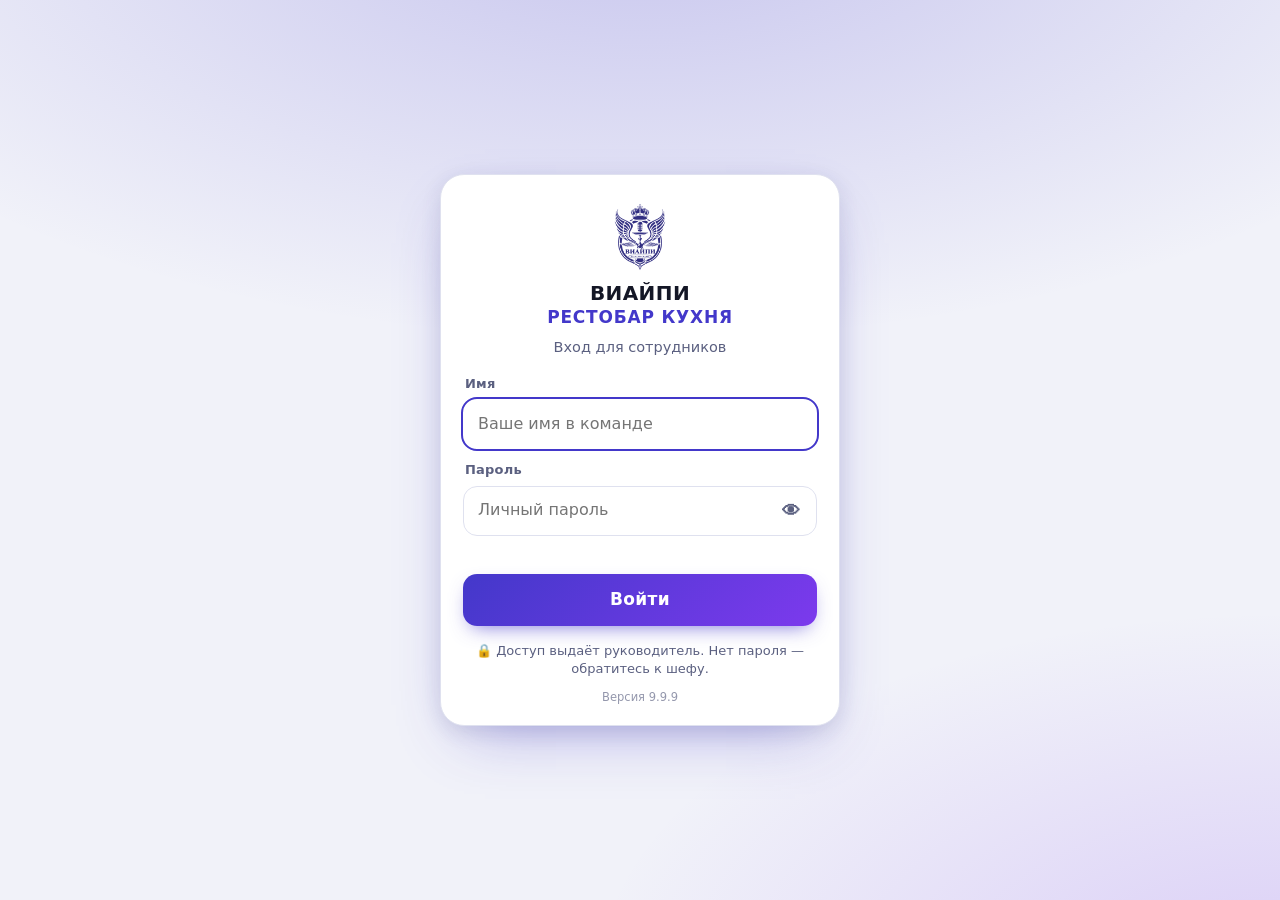
==== index.html @ cb208697 "Add files via upload" ====
<!doctype html>
<html lang="ru">
<head>
<meta charset="utf-8">
<meta name="viewport" content="width=device-width, initial-scale=1, viewport-fit=cover">
<meta name="vip-ver" content="9.9.9">
<meta name="theme-color" content="#4338ca" media="(prefers-color-scheme: light)">
<meta name="theme-color" content="#0b0d17" media="(prefers-color-scheme: dark)">
<script>try{var d=document.documentElement,g=localStorage.getItem("vip3-gate"),r=localStorage.getItem("vip3-rt");if(g!=="\"2\""||!r||r==="\"\"")d.className+=" locked"}catch(e){document.documentElement.className+=" locked"}</script>
<script>try{var t=JSON.parse(localStorage.getItem("vip3-theme"));if(t==="light"||t==="dark")document.documentElement.setAttribute("data-theme",t)}catch(e){}</script>
<link rel="manifest" href="manifest.webmanifest">
<link rel="icon" href="icons/icon-192.png">
<link rel="apple-touch-icon" href="icons/icon-192.png">
<meta name="apple-mobile-web-app-capable" content="yes">
<meta name="apple-mobile-web-app-title" content="ВИАЙПИ РЕСТОБАР КУХНЯ">
<meta name="apple-mobile-web-app-status-bar-style" content="black-translucent">
<meta name="format-detection" content="telephone=no">
<meta name="mobile-web-app-capable" content="yes">
<title>ВИАЙПИ РЕСТОБАР КУХНЯ</title>
<script>(function(){var W=window,K='vip3-heal';
W.__vipHeal=function(why){try{var n=Date.now(),l=+localStorage.getItem(K)||0;if(why!=='manual'&&n-l<6e5)return;localStorage.setItem(K,String(n))}catch(e){}
fetch('manifest.webmanifest?vh='+Date.now(),{cache:'no-store'}).then(function(r){if(!r.ok)throw 0;var P=[];
try{if(navigator.serviceWorker)P.push(navigator.serviceWorker.getRegistrations().then(function(rs){return Promise.all(rs.map(function(r){return r.unregister()}))}))}catch(e){}
try{if(W.caches)P.push(caches.keys().then(function(ks){return Promise.all(ks.map(function(k){return caches.delete(k)}))}))}catch(e){}
return Promise.all(P.map(function(p){return p.catch(function(){})}))}).then(function(){return Promise.all(['./','app.js','styles.css','config.js'].map(function(f){return fetch(f,{cache:'reload'}).catch(function(){})}))}).then(function(){location.reload()},function(){if(why==='manual')location.reload()})};
var chk=function(){if(!W.__vipBoot)W.__vipHeal('boot')};addEventListener('load',function(){setTimeout(chk,6000)});setTimeout(chk,30000)})()</script>
<script>addEventListener("beforeinstallprompt",function(e){e.preventDefault();window.__dp=e})</script>
<link rel="stylesheet" href="styles.css">
</head>
<body>
<div id="gate" role="dialog" aria-modal="true" aria-labelledby="gt">
<main class="gcard">
<picture class="glogo"><source srcset="logo.png" media="(prefers-color-scheme: dark)"><img src="logo-ink.png" width="52" height="68" alt="ВИАЙПИ" decoding="async"></picture>
<h1 id="gt">ВИАЙПИ <b>РЕСТОБАР КУХНЯ</b></h1>
<p class="gsub">Вход для сотрудников</p>
<form id="gf" autocomplete="on" novalidate>
<label class="gl" for="gn">Имя</label>
<input id="gn" name="username" type="text" autocomplete="username" autocapitalize="words" autocorrect="off" spellcheck="false" enterkeyhint="next" maxlength="60" placeholder="Ваше имя в команде">
<label class="gl" for="gp">Пароль</label>
<div class="gpw"><input id="gp" name="password" type="password" autocomplete="current-password" enterkeyhint="go" maxlength="100" placeholder="Личный пароль"><button type="button" class="gpeek" data-a="gpeek" aria-label="Показать пароль" aria-pressed="false">👁</button></div>
<p id="ge" class="gerr" role="alert" aria-live="assertive"></p>
<button id="gb" class="gbtn" type="submit"><span class="gbt">Войти</span><i class="gspin" aria-hidden="true"></i></button>
</form>
<p class="gfoot">🔒 Доступ выдаёт руководитель. Нет пароля — обратитесь к шефу.</p>
<small id="gv" class="gver"></small>
</main>
</div>
<div class="w">
<div class="top"><picture class="logo"><source srcset="logo.png" media="(prefers-color-scheme: dark)"><img src="logo-ink.png" width="34" height="44" alt="ВИАЙПИ" decoding="async"></picture><h1>ВИАЙПИ <b>РЕСТОБАР КУХНЯ</b></h1><button class="g ib" id="thbtn" data-a="theme" aria-label="Тема оформления: светлая или тёмная">🌓</button><button class="g ib ghb" id="ghbtn" data-a="ghost" aria-label="Режим невидимки" aria-pressed="false" hidden>👻</button><button class="g ib nbb" id="nbtn" data-a="notif" aria-label="Уведомления" hidden><span class="nbi" aria-hidden="true">🔔</span><i id="nbadge" hidden></i></button><button class="g ib rfb" id="rfbtn" data-a="refresh" aria-label="Обновить" title="Обновить"><span class="rfi" aria-hidden="true">↻</span></button><button class="g ib" id="saved" data-a="diag" aria-label="Связь">…</button><button class="g ib" data-a="hist" aria-label="История заказов">🕘</button><button class="g ib apb" data-a="admin" aria-label="Админ-панель">⚙<i id="apbadge" hidden></i></button></div>
<button id="obsbar" class="obsbar" data-a="obs" hidden></button>
<button id="apbar" class="obsbar apbar" data-a="admin" hidden></button>

<div class="instb" id="instb" hidden><span class="ii" aria-hidden="true">📲</span><div class="it2"><b>Установить приложение</b><small id="insub">Иконка на главном экране — открывается как приложение</small></div><button class="p" id="instgo" data-i="go">Установить</button><button class="x" data-i="x" aria-label="Скрыть">✕</button></div>

<nav class="tabs" aria-label="Разделы"><i class="tabind" aria-hidden="true"></i><button class="tab on" data-a="tab" data-id="order" aria-label="Заказ"><span class="ti">🧾</span><span class="tl">Заказ</span></button><button class="tab" data-a="tab" data-id="prep" aria-label="Заготовки"><span class="ti">✅</span><span class="tl">Заготовки</span></button><button class="tab" data-a="tab" data-id="sched" aria-label="График"><span class="ti">📅</span><span class="tl">График</span></button><button class="tab" data-a="tab" data-id="writeoff" aria-label="Списание"><span class="ti">🗑️</span><span class="tl">Списание</span></button><button class="tab" data-a="tab" data-id="recv" aria-label="Приёмка товара"><span class="ti">📦</span><span class="tl">Приёмка</span></button></nav>
<div class="syncbar" id="syncbar" role="status" hidden></div>
<details class="card presb" id="presb" hidden></details>
<section id="vOrder">
<div class="card">
<div class="chips" id="cooks" aria-label="Кто заказывает"></div>
<details class="dn" id="dnbox"><summary id="dnsum">📅 Поставка</summary><div class="lbl f">Дата поставки</div><button type="button" class="dp" id="date" data-dp data-title="Дата поставки" value="" aria-haspopup="dialog">Выберите дату</button><div class="lbl f">Заметка</div><textarea id="note" rows="1" placeholder="Необязательно" style="resize:none;overflow-y:auto"></textarea></details>
</div>
<details class="card" id="shbox"><summary><span id="shtitle" class="wrapt">⏰ Завтра на смену</span></summary><div id="shlist" style="margin-top:8px"></div><div class="small" id="shhint"></div></details>
<details class="card rcb" id="rcback" hidden></details>
<details class="card live" id="livebox" hidden></details>

<div class="sticky">
<div class="sr"><input id="q" type="search" placeholder="Найти товар…" autocomplete="off"><button class="p" data-a="newp">＋ Товар</button></div>
<div class="chips" id="cats" style="margin-top:8px"></div>
</div>
<div id="list"></div>
</section>
<section id="vPrep" hidden>
<details id="bqup" class="bqup" hidden></details>
<div class="card phd">
<div class="chips pck" id="pcooks" aria-label="Я работаю"></div>
<div class="phd-r1"><div class="seg" id="pseg"><button data-a="pday" data-id="-1">Вчера</button><button data-a="pday" data-id="today">Сегодня</button><button data-a="pday" data-id="1">Завтра</button></div><button class="chip pin-toggle" id="ppin" data-a="ptpin" aria-pressed="false" title="Закрепить день" aria-label="Закрепить день">📌</button></div>
<div class="phd-r2"><button type="button" class="dp" id="pdate" data-dp data-title="День подготовки" value="" aria-label="Другой день" aria-haspopup="dialog">Другой день</button><span class="pinfo" id="pinfo"></span></div>
<div class="pbar"><i id="pfill"></i><u id="pfill2"></u></div>
<div class="pin-label" id="ppinlabel" hidden>Закреплённые дни</div><div class="chips pin-list" id="ppins" aria-label="Закреплённые дни подготовки"></div>
</div>
<div class="seg" id="psecs"><button data-a="psec" data-id="main">🍽 Основные<b id="pcm"></b></button><button data-a="psec" data-id="banq">🎉 Банкет<b id="pcb"></b></button></div>
<div class="bqbar" id="bqbar" hidden role="group" aria-label="Банкеты"></div>
<div class="seg bqtabs" id="bqtabs" hidden><button data-a="bqtab" data-id="info">📝 О банкете</button><button data-a="bqtab" data-id="prep">🥘 Заготовки<b id="pcq"></b></button></div>
<div class="card bqh" id="bqh" hidden></div>
<section class="card bqinfo" id="bqinfo" hidden aria-label="Данные банкета">
<div class="lbl"><span>🎉 О банкете</span><small id="bqday"></small></div>
<label class="fl"><span>📅 Дата банкета</span><button type="button" class="dp" id="bqdt" data-dp data-title="Дата банкета" value="" aria-label="Дата банкета" aria-haspopup="dialog">Выберите дату</button></label>
<div class="bqhint" id="bqhint" hidden role="status"></div>
<div class="prebox" id="prebox" hidden></div>
<label class="fl"><span>Название / повод</span><input id="bqt" maxlength="80" placeholder="Например, свадьба Ивановых" autocomplete="off"></label>
<div class="row2"><label class="fl"><span>🕐 Время начала</span><input id="bqs" data-tm inputmode="numeric" maxlength="5" placeholder="18:00" autocomplete="off" enterkeyhint="done" aria-label="Время начала"></label><label class="fl"><span>👥 Гостей</span><input id="bqg" inputmode="numeric" placeholder="0" autocomplete="off"></label></div>
<label class="fl"><span>📍 Зал / место</span><input id="bqp" maxlength="60" placeholder="Например, большой зал" autocomplete="off"></label>
<label class="fl"><span>📝 Заметки</span><textarea id="bqn" rows="3" maxlength="400" placeholder="Меню, пожелания гостей, аллергии…"></textarea></label>
<div class="bqsum" id="bqsum"></div>
<div class="acts"><button class="p" data-a="bqsave">Сохранить и к заготовкам →</button><button class="d" data-a="bqdel">🗑 Удалить банкет</button></div>
</section>
<div id="plist"></div>
<section class="card" id="padd" aria-label="Добавить заготовку">
<div class="pa3"><input id="qt" maxlength="80" placeholder="Что приготовить?" autocomplete="off"><input id="qq" maxlength="20" placeholder="Кол-во" autocomplete="off" inputmode="decimal"><select id="qu" aria-label="Единица измерения"><option value="">ед.</option><option>порц</option><option>кг</option><option>г</option><option>л</option><option>мл</option><option>шт</option><option>уп</option><option>кор</option><option>пак</option><option>бан</option><option>бут</option><option>пуч</option></select><button class="p" data-a="qadd" aria-label="Добавить">＋</button></div>
<div class="qtm" id="qtm"><label class="qtl" for="qd" title="Таймер, минуты">⏱</label><input id="qd" inputmode="numeric" maxlength="3" placeholder="мин" autocomplete="off" aria-label="Таймер в минутах (необязательно)"><div class="chips" aria-label="Быстрый выбор"><button class="chip" data-a="qdset" data-id="5">5</button><button class="chip" data-a="qdset" data-id="10">10</button><button class="chip" data-a="qdset" data-id="18">18</button><button class="chip" data-a="qdset" data-id="30">30</button><button class="chip" data-a="qdset" data-id="60">60</button></div></div>
<div class="chips qsug" id="qlist" aria-label="Из истории"></div>
<details class="qfd"><summary>Категории подсказок</summary><div class="chips" id="qfil"></div></details>
</section>
<details class="card" id="ydbox"><summary>Предыдущий день <small id="ydcount"></small></summary><div id="ydlist" style="margin-top:8px"></div></details>
<details class="card" id="libbox">
<summary>Вся история заготовок <small id="libcount"></small></summary>
<div class="acts" style="margin-top:10px"><button class="p" data-a="libnew">＋ Добавить заготовку</button></div>
<div class="chips" id="libfil" style="margin-top:10px"></div>
<input id="libq" type="search" placeholder="Найти в истории заготовок…" autocomplete="off" style="margin-top:10px">
<div id="liblist" style="margin-top:10px"></div>
</details>
</section>
<div class="seg gseg" id="gseg" hidden><button id="gsch" data-a="tab" data-id="sched">📅 График</button><button data-a="tab" data-id="cab" id="gcab">👤 Мой кабинет</button></div>
<section id="vSched" hidden>
<div class="card"><div class="lbl">Кто смотрит график</div><div class="chips" id="sfilter"></div></div>
<div class="card"><div class="mh"><button class="g" data-a="smon" data-id="-1" aria-label="Назад">‹</button><b id="smt"></b><button class="g" data-a="smon" data-id="1" aria-label="Вперёд">›</button></div><div class="msum" id="smsum"></div><div class="dw"><span>Пн</span><span>Вт</span><span>Ср</span><span>Чт</span><span>Пт</span><span>Сб</span><span>Вс</span></div><div class="cal" id="sgrid"></div></div>
<div class="card" id="scount"></div>
<div class="acts" style="margin:0 0 8px"><button class="g" id="sbtn" data-a="sedit">✎ Править график</button></div>
<div class="card" id="sedit" hidden><div class="lbl">Рабочие дни</div><div class="small" id="sedinfo" style="margin:0 0 8px"></div><div class="acts"><button class="p" data-a="sapply">Отметить выбранные дни буквой Р</button><button class="d" data-a="sclear">Убрать отметки</button></div></div>
<details class="card" id="slbox"><summary>Ближайшие смены</summary><div id="slist" style="margin-top:8px"></div></details>
<div class="card" id="mebox"></div>
</section>
<section id="vCab" hidden>
<div id="cabUser"><div class="card cab-card" id="cabBox"></div></div>
<section class="card" id="payadm" hidden><div class="lbl">💼 Зарплаты · только руководитель</div><div id="payov"></div><div id="payed"></div></section>
</section>
<section id="vRecv" hidden><div id="rchead"></div><div class="sticky" id="rcsb" hidden><div class="sr"><input id="rcq" type="search" placeholder="Найти товар в заказе…" autocomplete="off" enterkeyhint="search" aria-label="Поиск товара"></div><div class="chips" id="rcchips" style="margin-top:8px"></div></div><div id="rcmain"></div></section>
<section id="vWriteoff" hidden>
<div class="card"><div class="lbl">Дата списания</div><button type="button" class="dp" id="woDate" data-dp data-title="Дата списания" value="" aria-haspopup="dialog">Выберите дату</button><div class="small">✓ — оформлено. Записи без ✓ переносятся на следующий день.</div></div>
<section class="card"><div class="lbl"><span>Списано за выбранный день</span><small id="wocount"></small></div><div class="acts wo-share-actions" style="margin:0 0 10px"><button class="p" id="wocopy" data-a="wocopy" disabled>📋 Копировать списание</button><button id="woshare" data-a="woshare" disabled hidden>↗ Отправить списание</button></div><div id="wolog"></div></section>
<div class="sticky"><div class="sr"><input id="woq" type="search" placeholder="Найти товар для списания…" autocomplete="off"></div><div class="chips" id="wocats" style="margin-top:8px"></div><div class="small" id="wocatalogcount"></div></div>
<div id="woproducts"></div>
</section>
</div>

<div class="bar" id="bar"><div class="barw"><button class="g sendb" id="sbt" data-a="sendopen" aria-label="Отправить: заказ, заготовки, банкет, списания">📤</button><button class="p" id="rv" data-a="review"><span>Проверить заказ</span><span id="cnt">0</span></button></div></div>

<dialog id="dr"><h2>Проверка заказа</h2><div id="rb"></div><div class="lbl" style="margin-top:12px">Повар</div><div id="rc" style="font-weight:700"></div>
<div class="acts"><button class="p" data-a="copy">Копировать заказ</button><button data-a="save">Сохранить</button><button class="g" data-a="close">Закрыть</button><button class="d" data-a="clear">Очистить</button></div></dialog>

<dialog id="dcl" class="sendp"><h2>Что отправить?</h2><div class="small sph">Отметьте, что войдёт в сообщение и в картинку A4. Выбор запоминается на сегодня.</div><div class="spk"><label class="lbl" for="sdck">👨‍🍳 Повар</label><select id="sdck" data-a="sdcook" aria-label="Повар"></select></div><div id="sdl" class="spl"></div><div id="sdc" class="spc" hidden><div class="spt">🔒 Закрытие кухни · <b id="cprog"></b></div><div id="clist" class="clg"></div></div><div class="acts"><button class="g" data-a="clno">Назад</button><button class="p" id="cgo" data-a="clgo" disabled>Далее — проверить сообщение</button></div></dialog>

<dialog id="di"><h2 id="dih">Добавить на главный экран</h2><div id="dib"></div><div class="acts"><button class="p" data-a="close">Понятно</button></div></dialog>

<dialog id="dxe"><h2 id="dxeh">Привезли сверх заказа</h2>
<div class="small" style="margin:0 0 8px">Товар, который привезли, но вы его не заказывали. Он появится в приёмке и в листе отдельной строкой «Сверх заказа».</div>
<div class="lbl">Товар</div><input id="dxn" maxlength="90" placeholder="Начните вводить название…" autocomplete="off">
<div class="chips wrap" id="dxs"></div>
<div class="lbl f">Сколько привезли</div>
<div class="st"><button type="button" data-a="xdec" aria-label="Меньше">−</button><input id="dxq" inputmode="decimal" placeholder="Сколько" autocomplete="off"><select id="dxu" aria-label="Единица"></select><button type="button" data-a="xinc" aria-label="Больше">+</button></div>
<div class="lbl f">Примечание</div><input id="dxt" maxlength="120" placeholder="Вес или примечание (необязательно)" autocomplete="off">
<div class="acts"><button class="p" data-a="xsave">Сохранить</button><button class="g" data-a="close">Отмена</button></div>
<div class="acts" id="dxd" hidden><button class="d" data-a="xdel">🗑 Удалить позицию</button></div></dialog>
<dialog id="dwho" class="whog" aria-labelledby="whoh"><picture class="logo"><source srcset="logo.png" media="(prefers-color-scheme: dark)"><img src="logo-ink.png" width="34" height="44" alt="ВИАЙПИ" decoding="async"></picture><h2 id="whoh">Кто вы?</h2><p class="small whos">Выберите своё имя — приложение будет знать, кто сейчас работает: чьи заказы, заготовки и смены.</p><div id="whol"></div><div class="acts"><button class="g" data-a="whoskip">Пропустить</button></div></dialog>
<dialog id="dbt"><h2>🎉 Банкеты вместе</h2><div id="dbtb"></div><div class="acts"><button class="g" data-a="close">Закрыть</button></div></dialog>
<dialog id="drs"><h2>Лист приёмки</h2><div id="drsb"></div><div class="acts rc-share"><button class="p" data-a="rcpdf">📄 PDF</button><button data-a="rccsv">📊 Excel</button><button data-a="rctext">📋 Копировать</button><button id="rcsend" data-a="rcsend" hidden>↗ Отправить текст</button></div><div class="acts"><button class="g" data-a="close">Закрыть</button></div></dialog>
<dialog id="dth"><h2>Тема оформления</h2><div class="thopts" role="radiogroup" aria-label="Тема оформления">
<button class="thopt" data-a="setth" data-id="auto" role="radio" aria-checked="false"><span class="thi">📱</span><span class="tht"><b>Авто</b><small>как в настройках телефона</small></span><i class="thck">✓</i></button>
<button class="thopt" data-a="setth" data-id="light" role="radio" aria-checked="false"><span class="thi">☀️</span><span class="tht"><b>Светлая</b><small>всегда светлый фон</small></span><i class="thck">✓</i></button>
<button class="thopt" data-a="setth" data-id="dark" role="radio" aria-checked="false"><span class="thi">🌙</span><span class="tht"><b>Тёмная</b><small>для вечера и тёмной кухни</small></span><i class="thck">✓</i></button>
</div><div class="small">Выбор сохраняется на этом телефоне.</div><div class="acts"><button class="g" data-a="close">Закрыть</button></div></dialog>
<dialog id="dc"><h2 id="ct">Вы уверены?</h2><div id="cb"></div><div class="acts" id="cx" hidden><button class="im" data-a="ordimg">🖼 Лист A4 для отправки в мессенджер</button></div><div class="acts"><button class="g" id="cn">Нет, вернуться</button><button class="p" id="cy">Да</button></div></dialog>

<dialog id="dn" aria-label="Уведомления"><h2>🔔 Уведомления</h2><div id="nbox"></div><div class="lbl f" style="margin-top:14px">Последние</div><div id="nlist" style="max-height:44dvh;overflow:auto"></div><div class="acts"><button class="g" data-a="close">Закрыть</button></div></dialog>

<dialog id="dh"><h2>История заказов</h2><input id="hq" type="search" placeholder="Повар, дата или товар…"><div id="hl" style="margin-top:10px;max-height:60dvh;overflow:auto"></div><div class="acts"><button class="g" data-a="close">Закрыть</button></div></dialog>

<dialog id="dt"><h2>Админ-панель</h2>
<details class="adm" id="adR"><summary><span class="ai" aria-hidden="true">♻️</span><b>Корзина и восстановление</b><small id="adsR"></small></summary><div class="adb">
<div class="small">Всё, что удаляют в приложении, лежит здесь 60 дней: заказы, заготовки, банкеты, списания. Нажмите «Вернуть», и запись появится на прежнем месте.</div>
<div id="trl"></div>
<div class="acts"><button class="g" data-a="trload">↻ Обновить</button></div>
<div class="lbl f">Удалили раньше? Вернуть заказ из сообщения</div>
<div class="small">Вставьте текст заказа из мессенджера («🧾 Заказ на …»). Можно сразу несколько сообщений.</div>
<textarea id="trmsg" rows="4" placeholder="🧾 Заказ на пт, 20.11 …" autocomplete="off"></textarea>
<div id="trpv"></div>
<div class="acts"><button class="p" data-a="trparse">Проверить текст</button><button class="g" data-a="trfile">📂 Из файла копии…</button></div>
<input type="file" id="trfi" accept=".json,application/json" hidden>
</div></details>
<details class="adm" id="adA"><summary><span class="ai" aria-hidden="true">🔔</span><b>Наблюдатели и утверждения</b><small id="adsA"></small></summary><div class="adb">
<div id="apl"></div>
<div class="lbl f">Наблюдатели</div><div id="obl"></div>
<div class="acts"><button class="p" data-a="obnew">＋ Добавить наблюдателя</button></div>
<p class="small">У каждого наблюдателя свой вход (имя + пароль). Вы сами отмечаете, какие разделы он видит. Любое его действие приходит вам и вступает в силу только после «Утвердить». Чтобы сразу закрыть доступ — выключите или удалите наблюдателя.</p>
<details class="oblg"><summary>Старый наблюдатель (один общий, viewer@vip.local)</summary>
<div class="lbl f">Пользователь-наблюдатель</div><div id="obcfg"><input id="obn" maxlength="40" placeholder="Имя наблюдателя (видно в правках)" autocomplete="off">
<select id="obm" aria-label="Режим"><option value="view">Только просмотр</option><option value="edit">Может править — с моим утверждением</option></select>
<label class="chk"><input type="checkbox" id="obo" checked> Доступ включён</label>
<div class="acts"><button class="p" data-a="obssave">Сохранить</button></div></div>
<div class="lbl f">Создать аккаунт (один раз)</div><input id="obp" type="password" placeholder="Пароль наблюдателя (от 6 символов)" autocomplete="new-password"><div class="acts"><button data-a="obscreate">Создать аккаунт viewer@vip.local</button></div>
<p class="small">Старый общий вход оставлен для совместимости. Лучше создайте нового наблюдателя выше (например «Владелец»), а старый — отключите.</p></details></div></details>
<details class="adm" id="adT" open><summary><span class="ai" aria-hidden="true">👥</span><b>Команда</b><small id="adsT"></small></summary><div class="adb">
<div id="tl"></div>
<div class="row2"><input id="tn" placeholder="Имя" maxlength="40"><input id="tr" placeholder="Должность" maxlength="40"></div>
<div class="acts"><button class="p" data-a="addcook">Добавить в команду</button></div></div></details>
<details class="adm" id="adN"><summary><span class="ai" aria-hidden="true">🔔</span><b>Уведомления</b><small id="adsN"></small></summary><div class="adb">
<div id="ntbox"></div></div></details>
<details class="adm" id="adG"><summary><span class="ai" aria-hidden="true">📱</span><b>Телефоны и устройства</b><small id="adsG"></small></summary><div class="adb">
<div id="phbox"></div></div></details>
<details class="adm" id="adC"><summary><span class="ai" aria-hidden="true">📦</span><b>Каталог товаров</b><small id="adsC"></small></summary><div class="adb">
<div class="acts" style="margin-top:0"><button id="edb" data-a="toggled">Режим правки товаров: выкл</button><button id="unh" data-a="unhide">Вернуть скрытые (0)</button></div>
<p class="small">В режиме правки у каждого товара появляются ✎ (название и единица) и ✕ (удалить). Изменения сразу видят все.</p></div></details>
<details class="adm" id="adP"><summary><span class="ai" aria-hidden="true">✅</span><b>Заготовки и банкеты</b><small id="adsB"></small></summary><div class="adb">
<div class="acts" style="margin-top:0"><button data-a="catmgr">🏷️ Категории заготовок</button></div>
<div class="lbl f">Банкеты — уведомления и заготовки</div>
<div class="small" style="margin:0 0 8px">За сколько дней до банкета показывать его в списке заготовок и в уведомлении сверху. Например, «за 2 дня»: в четверг видны банкеты пятницы и субботы.</div>
<div class="chips wrap" id="bqlc"><button class="chip" data-a="bqlset" data-id="1">за 1 день</button><button class="chip" data-a="bqlset" data-id="2">за 2 дня</button><button class="chip" data-a="bqlset" data-id="3">за 3 дня</button></div></div></details>
<details class="adm" id="adD"><summary><span class="ai" aria-hidden="true">🕕</span><b>Кухонный день</b><small id="adsD"></small></summary><div class="adb">
<div class="lbl">Начало дня</div>
<div class="small" style="margin:0 0 8px">Когда в приложении начинается новый день: переносятся невыполненные заготовки, меняется «Завтра на смену» и дата поставки.</div>
<div class="chips wrap" id="dsl"><button class="chip" data-a="dsset" data-id="0">00:00 · полночь</button><button class="chip" data-a="dsset" data-id="3">03:00</button><button class="chip" data-a="dsset" data-id="5">05:00</button><button class="chip" data-a="dsset" data-id="6">06:00</button></div>
<div class="lbl f">Часы работы кухни</div>
<div class="small" style="margin:0 0 8px">Показываются в блоке «Завтра». Закрытие ночью (например, 02:00 или 05:00) относится к тому же рабочему дню.</div>
<div class="hrs"><div class="hr1"><b>Вс–Чт</b><input id="hwo" data-tm data-hr="hw" inputmode="numeric" maxlength="5" placeholder="12:00" aria-label="Открытие, воскресенье–четверг"><span>—</span><input id="hwc" data-tm data-hr="hw" inputmode="numeric" maxlength="5" placeholder="02:00" aria-label="Закрытие, воскресенье–четверг"></div><div class="hr1"><b>Пт, Сб</b><input id="hfo" data-tm data-hr="hf" inputmode="numeric" maxlength="5" placeholder="12:00" aria-label="Открытие, пятница и суббота"><span>—</span><input id="hfc" data-tm data-hr="hf" inputmode="numeric" maxlength="5" placeholder="05:00" aria-label="Закрытие, пятница и суббота"></div></div></div></details>
<details class="adm" id="adK"><summary><span class="ai" aria-hidden="true">💾</span><b>Данные и копия</b><small id="adsK"></small></summary><div class="adb">
<div class="small bkl" id="bkinfo" style="margin:0 0 8px"></div>
<div class="acts" style="margin-top:0"><button class="p" data-a="backup">💾 Скачать копию всех данных</button></div>
<div class="lbl f">Трафик</div><div class="small" id="txinfo"></div>
<div class="lbl f">Ошибки устройств</div><div class="small" id="errinfo" style="margin:0 0 8px"></div>
<div class="acts" style="margin-top:0"><button data-a="errshow">Показать</button><button data-a="errcopy">Копировать</button><button class="d" data-a="errclear">Очистить</button></div>
<pre class="errbox" id="errbox" hidden></pre></div></details>
<details class="adm" id="adS"><summary><span class="ai" aria-hidden="true">🛡</span><b>Сессии и доступ</b><small id="adsS"></small></summary><div class="adb">
<p class="small">Каждый заходит со своим именем и личным паролем. Сотрудник без пароля не видит ничего. Пароль повару ставится в «Команда» кнопкой 🔑.</p>
<div class="acts"><button class="d" data-a="geall">🚪 Выйти на всех телефонах</button></div>
<p class="small">Все телефоны (включая этот) попросят войти заново. Используйте, если телефон потерян или сотрудник уволен.</p></div></details>
<details class="adm" id="adW"><summary><span class="ai" aria-hidden="true">🔐</span><b>Пароль руководителя</b></summary><div class="adb">
<input id="npw" type="password" placeholder="Новый пароль (от 6 символов)" autocomplete="new-password">
<div class="acts"><button data-a="setpw">Сменить пароль</button></div></div></details>
<div class="acts"><button class="g" data-a="close">Закрыть</button><button class="d" data-a="logout">Выйти</button></div></dialog>
<dialog id="da"><form id="daf" autocomplete="on"><div id="accs" class="accs" hidden></div><h2 id="dah">Вход для руководителя</h2><div class="seg" id="dar"><button type="button" class="on" data-a="loginrole" data-id="adm">Руководитель</button><button type="button" data-a="loginrole" data-id="obs">Наблюдатель</button></div><input id="au" type="text" name="username" autocomplete="username" value="admin@vip.local" readonly aria-label="Логин" class="lgn"><input id="ap" type="password" name="password" placeholder="Пароль" autocomplete="current-password" aria-label="Пароль"><div class="acts"><button class="p" type="submit" data-a="login">Войти</button><button class="g" type="button" data-a="close">Отмена</button></div><p class="small">Пароль запоминается на этом устройстве: повторно вводить не придётся.</p></form></dialog>
<dialog id="dimg" class="dimg"><h2>Заказ — лист A4</h2><div class="imw"><div class="imgbusy" id="imgbusy" hidden><i class="spin"></i><span>Готовлю лист A4…</span></div><img id="imgp" alt="Заказ на листе A4"></div><p class="small">Весь заказ на одной странице. «Поделиться» открывает WhatsApp, VK и другие приложения для отправки.</p><div class="acts"><button class="p" data-a="imgshare">📤 Поделиться</button><button data-a="imgpdf">📄 PDF A4</button></div><div class="acts"><button data-a="imgsave">⬇ Скачать</button><button data-a="imgcopy">📋 Копировать</button><button class="g" data-a="imgclose">Закрыть</button></div></dialog>
<dialog id="dobe"><h2 id="obeh">Наблюдатель</h2><div class="lbl f">Имя (для входа и в запросах)</div><input id="oben" maxlength="40" autocomplete="off" placeholder="Например: Владелец, Официант Анна"><div class="lbl f">Пароль</div><input id="obep" type="password" autocomplete="new-password" placeholder="Пароль (от 6 символов)"><div class="lbl f">Что может делать</div><select id="obem" aria-label="Режим"><option value="view">Только смотреть</option><option value="edit">Правки — с утверждением</option></select><div class="lbl f">Какие разделы видит</div><div class="obsec" id="obesec"><label class="chk"><input type="checkbox" data-obv="ord"> 🧾 Заказ и история заказов</label><label class="chk"><input type="checkbox" data-obv="prep"> ✅ Заготовки</label><label class="chk"><input type="checkbox" data-obv="bq"> 🎉 Банкеты</label><label class="chk"><input type="checkbox" data-obv="sched"> 📅 График и смены</label><label class="chk"><input type="checkbox" data-obv="wo"> 🗑️ Списание</label><label class="chk"><input type="checkbox" data-obv="recv"> 📦 Приёмка и «Не привезли»</label></div><div class="lbl f">Доступ</div><label class="chk"><input type="checkbox" id="obeon" checked> Доступ включён</label><div class="acts"><button class="g" data-a="close">Закрыть</button><button class="p" data-a="obesave">Сохранить</button></div><div class="acts"><button class="d" id="obedel" data-a="obedel" hidden>Удалить наблюдателя</button></div></dialog>
<dialog id="dobs"><h2>👁 Наблюдатель</h2><p class="small" id="obst"></p><div id="obsl"></div><div class="lbl f">Сменить пароль</div><input id="onp" type="password" placeholder="Новый пароль (от 6 символов)" autocomplete="new-password"><div class="acts"><button data-a="obspw">Сменить пароль</button></div><div class="acts"><button class="g" data-a="close">Закрыть</button><button class="d" data-a="logout">Выйти</button></div></dialog>
<dialog id="dcat"><h2>Категории заготовок</h2><div id="catl"></div><div class="lbl f">Новая категория</div><div class="row2 catnew"><input id="catE" maxlength="4" placeholder="🍕" aria-label="Значок"><input id="catN" maxlength="30" placeholder="Например, Пицца" aria-label="Название" autocomplete="off"></div><div class="emo" id="cemo"></div><div class="acts"><button class="p" data-a="catadd">＋ Добавить</button><button class="g" data-a="close">Закрыть</button></div><p class="small">Новая категория сразу появляется у всех поваров в фильтрах и при выборе категории заготовки. Умная классификация учится: после того как вы отнесёте заготовку сюда, похожие названия будут попадать в эту категорию сами. Базовые категории удалить нельзя.</p></dialog>
<dialog id="dq"><h2>Новая группа заготовок</h2><input id="qgn" maxlength="40" placeholder="Например, Банкет 15 ноября"><div class="acts"><button class="p" data-a="qaddg">Создать</button><button class="g" data-a="close">Отмена</button></div></dialog>
<dialog id="dl"><h2 id="lltitle">Добавить заготовку в архив</h2><div class="lbl">Название</div><input id="llt" maxlength="80" placeholder="Например, Соус заготовленный"><div class="row2"><div><div class="lbl">Количество</div><input id="llq" maxlength="20" placeholder="Например, 2 кг"></div><div><div class="lbl">Группа</div><select id="llg"></select></div></div><div class="lbl" style="margin-top:8px">Категория</div><select id="llc"></select><div class="acts"><button class="p" data-a="libsave">Сохранить</button><button class="g" data-a="close">Отмена</button></div></dialog>
<dialog id="du"><h2 id="utitle">Username</h2><div class="lbl">Username (для упоминания в сообщении)</div><input id="uu" maxlength="40" placeholder="например, ali_cook" autocapitalize="off" autocomplete="off"><div class="acts"><button class="p" data-a="usave">Сохранить</button><button class="g" data-a="close">Отмена</button></div></dialog>
<dialog id="dtk"><h2 id="tkh">Заготовка</h2>
<input id="tkn" maxlength="80" aria-label="Название">
<div class="seg" id="tkm" style="margin-top:10px"><button data-a="tkmode" data-id="n">Порции</button><button data-a="tkmode" data-id="g">👥 По гостям</button></div>
<div id="tkNum"><div class="tkrow"><div class="st"><button data-a="tkdec" aria-label="Меньше">−</button><input id="tkq" inputmode="decimal" placeholder="Сколько" autocomplete="off"><button data-a="tkinc" aria-label="Больше">+</button></div><select id="tku"></select></div><div class="chips wrap" style="margin-top:8px"><button class="chip" data-a="tkset" data-id="10">10</button><button class="chip" data-a="tkset" data-id="20">20</button><button class="chip" data-a="tkset" data-id="30">30</button><button class="chip" data-a="tkset" data-id="50">50</button><button class="chip" data-a="tkset" data-id="80">80</button><button class="chip" data-a="tkset" data-id="100">100</button></div></div>
<div id="tkG" hidden><div class="row2"><label><div class="lbl">Гостей в этот день</div><input id="tkgst" inputmode="numeric" placeholder="например, 80" autocomplete="off"></label><label><div class="lbl">На 1 гостя</div><input id="tkk" inputmode="decimal" value="1" autocomplete="off"></label></div><div class="row2"><select id="tkgu"></select><div class="small" id="tkres" style="margin:0;align-self:center"></div></div><div class="small">Число гостей меняется в одном месте — все количества пересчитаются сами.</div></div>
<div class="chips wrap" id="tkhint" style="margin-top:8px"></div>
<div class="lbl" style="margin:12px 0 4px">Категория</div><select id="tkc"></select><div class="small" id="tkcs" style="margin-top:6px"></div>
<div class="lbl" style="margin:12px 0 4px">⏱ Таймер, мин (необязательно)</div><input id="tkd" inputmode="numeric" maxlength="3" placeholder="например, 18 — варка риса" autocomplete="off">
<label class="chk"><input type="checkbox" id="tkb"> 🎉 Банкет</label>
<div id="tkbqb" hidden><div class="lbl" style="margin:10px 0 4px">Какой банкет</div><select id="tkbq" aria-label="Банкет"></select></div>
<div id="tksvb" hidden><div class="lbl" style="margin:10px 0 4px">🕐 Время подачи</div><input id="tksv" data-tm inputmode="numeric" maxlength="5" placeholder="19:30" autocomplete="off" enterkeyhint="done" aria-label="Время подачи"></div>
<div class="acts"><button class="p" data-a="tksave">Сохранить</button><button class="g" data-a="close">Отмена</button><button class="d" data-a="tkdel">Удалить</button></div></dialog>
<dialog id="ddq" aria-label="Сколько приготовлено"><h2 id="dqh">Сколько приготовлено?</h2>
<div class="small" id="dqn"></div>
<div class="tkrow" style="margin-top:10px"><div class="st"><button data-a="dqdec" aria-label="Меньше">−</button><input id="dqv" inputmode="decimal" placeholder="0" autocomplete="off" aria-label="Приготовлено"><button data-a="dqinc" aria-label="Больше">+</button></div><b id="dqu"></b></div>
<div class="dqbar"><i id="dqfill"></i></div><div class="dqrem" id="dqr"></div>
<div class="chips wrap" id="dqch" style="margin-top:10px"></div>
<div class="acts"><button class="p" data-a="dqsave">Сохранить</button><button class="g" data-a="close">Отмена</button><button class="g" data-a="dqedit">✎ Заготовка</button></div></dialog>
<dialog id="dpk" aria-label="Выбор даты"><h2 id="dph">Выберите дату</h2>
<div class="dpk-n"><button type="button" class="g" data-a="dpmon" data-id="-12" aria-label="Год назад">«</button><button type="button" class="g" data-a="dpmon" data-id="-1" aria-label="Предыдущий месяц">‹</button><b id="dpt" aria-live="polite"></b><button type="button" class="g" data-a="dpmon" data-id="1" aria-label="Следующий месяц">›</button><button type="button" class="g" data-a="dpmon" data-id="12" aria-label="Год вперёд">»</button></div>
<div class="dpk-w" aria-hidden="true"><span>пн</span><span>вт</span><span>ср</span><span>чт</span><span>пт</span><span class="we">сб</span><span class="we">вс</span></div>
<div class="dpk-g" id="dpg"></div>
<div class="chips wrap" style="margin-top:10px"><button type="button" class="chip" data-a="dpq" data-id="-1">Вчера</button><button type="button" class="chip" data-a="dpq" data-id="0">Сегодня</button><button type="button" class="chip" data-a="dpq" data-id="1">Завтра</button></div>
<div class="acts"><button class="g" data-a="close">Отмена</button></div></dialog>
<dialog id="dsh" class="shsheet" aria-label="Смена"><h2 id="dsht">Смена</h2><div class="small" id="dshs" style="margin:0 0 10px"></div>
<div class="stp"><button type="button" class="g" data-a="shstep" data-id="-0.5" aria-label="Меньше на полчаса">−</button><div class="stv"><input id="dshh" inputmode="decimal" autocomplete="off" aria-label="Часов отработано"><span>ч</span></div><button type="button" class="g" data-a="shstep" data-id="0.5" aria-label="Больше на полчаса">＋</button></div>
<div class="chips wrap" id="dshq" style="margin-top:10px"></div><div class="small shm" id="dshm" aria-live="polite"></div>
<div class="acts"><button class="p" id="dshp" data-a="shsave">Записать смену</button><button class="d" id="dshd" data-a="shdel">Удалить смену</button><button class="g" data-a="close">Отмена</button></div></dialog>
<dialog id="dsv"><h2>Время подачи</h2><div class="small" id="svn" style="margin:0 0 10px;font-weight:700"></div><input id="svt" data-tm inputmode="numeric" maxlength="5" placeholder="19:30" autocomplete="off" enterkeyhint="done" aria-label="Время подачи"><div class="lbl" style="margin:12px 0 6px">Быстрый выбор</div><div class="chips wrap" id="svq"></div><div class="acts"><button class="p" data-a="svsave">Сохранить</button><button class="g" data-a="close">Отмена</button><button class="d" data-a="svclr">Убрать</button></div></dialog>
<dialog id="dgs"><h2>Сколько гостей?</h2><input id="gsn" inputmode="numeric" placeholder="например, 80" autocomplete="off"><div class="small">Все заготовки «по числу гостей» в этот день пересчитаются автоматически.</div><div class="acts"><button class="p" data-a="gstsave">Сохранить</button><button class="g" data-a="close">Отмена</button></div></dialog>
<dialog id="dpid" class="pidd" aria-labelledby="pidh"><h2 id="pidh">Пароль</h2><div class="small" style="margin:0 0 8px">Введите свой пароль. Он запомнится на этом телефоне — повторно вводить не придётся.</div><form id="pidf" autocomplete="on" onsubmit="return false"><input id="pidv" type="password" autocomplete="current-password" autocapitalize="off" autocorrect="off" spellcheck="false" placeholder="Пароль" enterkeyhint="go"><div class="pide" id="pide" role="alert"></div><div class="acts"><button class="g" type="button" data-a="pidno">Отмена</button><button class="p" type="submit" id="pidgo" data-a="pidgo">Войти</button></div></form></dialog>
<dialog id="dpw"><h2 id="pwh">Пароль кабинета</h2><div class="small" style="margin:0 0 8px">Этим личным паролем повар входит в приложение (его имя + этот пароль) и в свой кабинет с часами и зарплатой. Минимум 6 символов. Запишите и передайте повару — без пароля он не увидит ничего.</div><input id="pwv" autocomplete="off" autocapitalize="off" placeholder="Новый пароль"><div class="acts"><button class="p" data-a="pwsave">Сохранить</button><button class="g" data-a="close">Отмена</button><button class="d" id="pwdel" data-a="pwdel">Отключить доступ</button></div></dialog>
<dialog id="dd"><h2>Связь и диагностика</h2><pre class="msg" id="dinfo"></pre><pre class="msg" id="dlog" style="margin-top:8px"></pre><div class="acts"><button class="p" data-a="dtest">Проверить связь</button><button data-a="dre">Переподключить</button></div><div class="acts"><button data-i="go">📲 Установить на главный экран</button></div><div class="acts"><button class="d" data-a="dclr">Сбросить кэш</button><button class="g" data-a="close">Закрыть</button></div></dialog>
<dialog id="de"><h2>Изменить товар</h2><div class="lbl">Название</div><input id="en" maxlength="90"><div class="lbl f">Единица по умолчанию</div><select id="eu"></select><p class="small">Изменение увидят все повара.</p><div class="acts"><button class="p" data-a="saveprod">Сохранить</button><button class="g" data-a="close">Отмена</button></div></dialog>

<dialog id="dp"><h2>Новый товар</h2>
<div class="lbl">Название</div><input id="pn" maxlength="90" placeholder="Например, соус гранатовый">
<div class="row2"><div><div class="lbl">Группа</div><select id="pc"></select></div><div><div class="lbl">Единица</div><select id="pu"></select></div></div>
<div class="acts"><button class="p" data-a="addprod">Добавить в каталог</button><button class="g" data-a="close">Отмена</button></div></dialog>

<dialog id="dg"><h2 id="dgh">Новая группа</h2><div class="row2 catnew"><input id="gne" maxlength="4" placeholder="📦" aria-label="Значок" autocomplete="off"><input id="gn" maxlength="40" placeholder="Например, напитки" aria-label="Название" autocomplete="off"></div><div class="lbl f">Выберите значок</div><div class="emo" id="gemo"></div><div class="acts"><button class="p" id="dgok" data-a="addgrp">Создать</button><button class="g" data-a="close">Отмена</button></div></dialog>
<div class="tg" id="tg" role="status"></div>

<script src="config.js" defer></script>
<script src="app.js" defer></script>
</body>
</html>
---- styles.css ----
:root{--vip-ver:"9.9.9"}
:root{--bg:#f1f2f9;--sf:#fff;--tx:#141726;--mu:#5b6080;--ac:#4338ca;--ac3:#7c3aed;--ac2:#eceafd;--ln:#dfe1ef;--wa:#b45309;--rd:#c81e1e;--ok:#047857;--okbg:#e2f5ed;--grad:linear-gradient(135deg,#4338ca,#7c3aed);--sh:0 6px 20px #2a2e6b1f;--r:16px;box-sizing:border-box;padding-top:env(safe-area-inset-top,0px)}
@media(prefers-color-scheme:dark){:root:not([data-theme=light]){color-scheme:dark;--bg:#0b0d17;--sf:#141829;--tx:#eceefb;--mu:#9a9fc4;--ac:#8b8dfa;--ac3:#c084fc;--ac2:#202550;--ln:#272c49;--wa:#fbbf24;--rd:#f87171;--ok:#34d399;--okbg:#10332a;--grad:linear-gradient(135deg,#5457e8,#7e3fe0);--sh:0 6px 22px #0008}}
*{box-sizing:border-box;-webkit-tap-highlight-color:transparent}
html{overscroll-behavior-y:none;-webkit-text-size-adjust:100%}
button,.chip,.it,.bar{touch-action:manipulation;-webkit-user-select:none;user-select:none;-webkit-touch-callout:none}
input,textarea,select{-webkit-user-select:text;user-select:text}
html{scroll-padding-top:env(safe-area-inset-top,0px)}
body{margin:0;background:var(--bg);color:var(--tx);font:16px/1.4 system-ui,-apple-system,"Segoe UI",Roboto,sans-serif;padding-bottom:calc(96px + env(safe-area-inset-bottom,0px))}
button,input,select,textarea{font:inherit;color:inherit}
button{cursor:pointer;border:0;border-radius:12px;padding:11px 16px;background:var(--ac2);color:var(--ac);font-weight:700;min-height:44px;transition:transform .08s}
button:active{transform:scale(.95)}
button.p{background:var(--ac);color:var(--bg)}
button.d{background:transparent;color:var(--rd)}
button.g{background:transparent;border:1px solid var(--ln);color:var(--tx)}
button:disabled{opacity:.4;pointer-events:none}
input,select,textarea{width:100%;background:var(--sf);border:1.5px solid var(--ln);border-radius:12px;padding:11px 13px;min-height:44px}
input:focus,select:focus,textarea:focus{outline:2px solid var(--ac);border-color:transparent}
.w{max-width:760px;margin:0 auto;padding:0 14px}
.top{display:flex;align-items:center;gap:8px;padding:14px 0 6px;flex-wrap:wrap}
.top h1{font-size:19px;margin:0;flex:1;letter-spacing:.3px;min-width:150px}.top h1 b{color:var(--ac)}
#saved{font-size:12px;color:var(--mu)}#saved.on{color:var(--ac)}
.top button{padding:8px 12px;min-height:40px}
.card{background:var(--sf);border:1px solid var(--ln);border-radius:var(--r);padding:14px;margin:10px 0}
.lbl{font-size:12px;font-weight:700;color:var(--mu);text-transform:uppercase;letter-spacing:.8px;margin-bottom:8px;display:flex;justify-content:space-between;align-items:center}
.chips{display:flex;gap:8px;overflow-x:auto;padding-bottom:4px;scrollbar-width:none}.chips::-webkit-scrollbar{display:none}
.chip{flex:none;border:1.5px solid var(--ln);background:var(--sf);color:var(--tx);border-radius:999px;padding:8px 14px;min-height:40px;font-weight:600}
.chip.on{background:var(--ac);border-color:var(--ac);color:var(--bg)}
.chip small{display:block;font-weight:400;opacity:.75;font-size:11px;line-height:1.1}
.row2{display:grid;grid-template-columns:1fr 1fr;gap:10px;margin-top:10px}
.sticky{position:sticky;top:0;z-index:5;background:var(--bg);padding:8px 0 4px;box-sizing:border-box}
.sr{display:flex;gap:8px}.sr input{flex:1}
.gh{font-size:13px;font-weight:800;color:var(--ac);margin:16px 2px 6px}
.it{display:flex;align-items:center;gap:10px;background:var(--sf);border:1px solid var(--ln);border-radius:14px;padding:8px 8px 8px 14px;margin-bottom:6px;min-height:58px}
.it.on{border-color:var(--ac);background:var(--ac2)}
.it .n{flex:1;font-weight:600;min-width:0;overflow-wrap:anywhere}.it .n i{display:block;font-style:normal;font-weight:400;font-size:12px;color:var(--mu)}
.st{display:flex;align-items:center;gap:4px}
.st button{width:42px;padding:0;font-size:22px;line-height:1}
.st input{width:62px;text-align:center;padding:8px 2px;font-weight:700}
.st u{text-decoration:none;font-size:13px;color:var(--mu);min-width:30px}
.x{background:transparent!important;color:var(--mu)!important;width:36px;padding:0;min-height:36px}
.bar{position:fixed;left:0;right:0;bottom:0;padding:10px 14px calc(10px + env(safe-area-inset-bottom,0px));background:linear-gradient(transparent,var(--bg) 35%);z-index:6}
.bar button{width:100%;max-width:760px;display:flex;margin:0 auto;justify-content:space-between;align-items:center;font-size:17px;padding:15px 20px;box-shadow:0 8px 24px #0004}
dialog{border:0;border-radius:22px 22px 0 0;background:var(--bg);color:var(--tx);width:100%;max-width:560px;max-height:90dvh;padding:18px;margin:auto auto 0}
@media(min-width:640px){dialog{border-radius:22px;margin:auto}}
dialog::backdrop{background:#000a}
dialog h2{margin:0 0 12px;font-size:20px}
.acts{display:flex;gap:8px;margin-top:14px;flex-wrap:wrap}.acts button{flex:1;min-width:120px}
.msg{white-space:pre-wrap;background:var(--sf);border:1px solid var(--ln);border-radius:12px;padding:12px;font:14px/1.5 system-ui,sans-serif;max-height:42dvh;overflow:auto;margin:0}
.hc{background:var(--sf);border:1px solid var(--ln);border-radius:14px;padding:12px;margin-bottom:8px}
.hc b{display:block}.hc small{color:var(--mu)}
.hc .acts{margin-top:8px}.hc .acts button{min-height:38px;padding:6px 10px}
.em{text-align:center;color:var(--mu);padding:30px 10px}
.tg{position:fixed;left:50%;bottom:calc(100px + env(safe-area-inset-bottom,0px));transform:translate(-50%,20px);background:var(--tx);color:var(--bg);padding:12px 18px;border-radius:12px;font-weight:600;opacity:0;pointer-events:none;transition:.2s;z-index:99;max-width:90%;text-align:center}
.tg.on{opacity:1;transform:translate(-50%,0)}
.bad{outline:2px solid var(--rd)!important}

.f{margin-top:14px}
.small{color:var(--mu);font-size:13px;margin:10px 0 0}
input[type=date]{display:block;min-height:48px;-webkit-appearance:none;appearance:none;text-align:left}
.tabs{display:grid;grid-template-columns:1fr 1fr;gap:6px;background:var(--sf);border:1px solid var(--ln);border-radius:14px;padding:5px;margin:8px 0}
.tab{background:transparent;color:var(--mu);min-height:44px;padding:8px}
.tab.on{background:var(--ac);color:var(--bg)}
.pa{display:grid;grid-template-columns:1fr 92px;gap:8px}
.pbar{height:8px;background:var(--ln);border-radius:9px;margin-top:10px;overflow:hidden}
.pbar i{display:block;height:100%;width:0;background:var(--ac);border-radius:9px;transition:width .3s}
.pr{display:flex;align-items:center;gap:10px;background:var(--sf);border:1px solid var(--ln);border-radius:14px;padding:10px;margin-bottom:6px}
.pr.ok{background:var(--ac2);border-color:var(--ac)}
.ck{flex:none;width:44px;height:44px;padding:0;border-radius:12px;border:2px solid var(--ln);background:var(--bg);color:var(--bg);font-size:24px}
.pr.ok .ck{background:var(--ac);border-color:var(--ac)}
.pn{flex:1;min-width:0}.pn b{display:block;overflow-wrap:anywhere}.pn i{font-style:normal;color:var(--mu);font-size:13px;margin-right:8px}.pn small{display:block;color:var(--ac);font-size:12px;font-weight:700}
.who{width:98px;flex:none;padding:8px 4px;font-size:13px}
.us{width:58px;flex:none;min-height:40px;padding:6px 2px;font-size:13px;text-align:center;text-align-last:center;color:var(--mu)}
.st input{width:54px}
@media(max-width:380px){.who{width:82px}.st button{width:38px}}
details.card>summary{font-weight:700;cursor:pointer;min-height:32px;display:flex;align-items:center}
.tabs{grid-template-columns:repeat(4,minmax(0,1fr))}
.tab{font-size:14px;padding:8px 4px}
.it.on .ck{background:var(--ac);border-color:var(--ac)}
.pn em{display:inline-block;font-style:normal;font-size:11px;font-weight:800;color:var(--wa);border:1px solid var(--ln);border-radius:6px;padding:0 6px;margin:2px 6px 0 0}
.tabs{grid-template-columns:repeat(4,minmax(0,1fr))}
.tab{display:flex;flex-direction:column;align-items:center;justify-content:center;gap:2px;font-size:12px;line-height:1.1;padding:6px 2px;min-height:52px;min-width:0;white-space:normal}.tab span{font-size:18px}
#saved{cursor:pointer;padding:10px 4px}
.mh{display:flex;align-items:center;justify-content:space-between;margin-bottom:8px}.mh b{text-transform:capitalize}.mh button{width:48px}
.dw,.cal{display:grid;grid-template-columns:repeat(7,1fr);gap:4px}.dw span{text-align:center;font-size:11px;color:var(--mu);font-weight:700}
.cal>i{min-height:54px}
.dc{min-height:54px;padding:4px 1px;border-radius:10px;background:var(--bg);border:1px solid var(--ln);color:var(--tx);display:flex;flex-direction:column;align-items:center;gap:1px;font-weight:400}
.dc b{font-size:14px}.dc small{font-size:10px;line-height:1.05;color:var(--mu)}
.dc.wk{background:var(--ac2);border-color:var(--ac)}.dc.wk small{color:var(--ac);font-weight:700}
.dc.sl{background:var(--ac);color:var(--bg)}.dc.sl small{color:var(--bg)}
.sh{background:var(--sf);border:1px solid var(--ln);border-radius:14px;padding:10px 12px;margin-bottom:6px}.sh b{display:block;margin-bottom:2px}.sh span{color:var(--ac);font-weight:700}
.cook-chip{border-color:var(--cook,var(--ln))}.cook-chip.on{background:var(--cook,var(--ac));border-color:var(--cook,var(--ac));color:#fff}
.cook-chip small{color:inherit}
.cook-dot{display:inline-block;width:9px;height:9px;border-radius:50%;background:var(--cook,var(--ac));margin-right:5px;vertical-align:1px}
.dots{display:flex;justify-content:center;gap:2px;margin-top:3px}.dots i{display:block;width:7px;height:7px;border-radius:50%;background:var(--cook,var(--ac))}
.marks{display:flex;align-items:center;justify-content:center;gap:2px;margin-top:4px;line-height:1;white-space:nowrap}.marks b{font-size:10px;font-weight:900}.marks em{font-size:9px;font-style:normal;font-weight:800;color:var(--mu)}
.day-pin{font-size:12px!important;line-height:1!important;margin-top:3px;color:var(--wa)!important}
.pin-toggle{width:100%;margin-top:8px;text-align:left}.pin-label{font-size:12px;font-weight:700;color:var(--mu);margin:9px 2px 4px}.pin-list{margin-top:4px}.pin-chip{flex:none}
.p-today{width:100%;margin-bottom:8px;text-align:left}.pdate-strip{display:flex;gap:6px;overflow-x:auto;padding:1px 0 5px;scrollbar-width:none;overscroll-behavior-x:contain}.pdate-strip::-webkit-scrollbar{display:none}.pdate-chip{flex:1 0 52px;min-width:52px;min-height:54px;padding:5px 4px;display:flex;flex-direction:column;align-items:center;justify-content:center;gap:2px;border:1.5px solid var(--ln);border-radius:12px;background:var(--sf);color:var(--tx);font-size:11px;text-transform:capitalize}.pdate-chip b{font-size:14px}.pdate-chip.on{background:var(--ac);border-color:var(--ac);color:var(--bg)}
.libitem{background:var(--sf);border:1px solid var(--ln);border-radius:14px;padding:10px;margin-bottom:8px;min-width:0}
.libname{font-weight:700;overflow-wrap:anywhere}.libmeta{color:var(--mu);font-size:12px;line-height:1.4;margin-top:3px;overflow-wrap:anywhere}
.lib-actions{display:flex;gap:6px;margin-top:8px}.lib-actions button{flex:1;min-width:0;padding:8px 5px;font-size:12px}
.wo-entry{background:var(--sf);border:1px solid var(--ln);border-radius:14px;padding:10px;margin-bottom:8px;min-width:0}
.wo-entry-head{display:flex;align-items:flex-start;justify-content:space-between;gap:8px}.wo-entry-head b{min-width:0;overflow-wrap:anywhere}.wo-entry-head strong{flex:none;white-space:nowrap;color:var(--rd)}
#wocount{white-space:nowrap;flex:none}
.wo-share-actions button{flex:1 1 125px;min-width:0}
.wo-product{background:var(--sf);border:1px solid var(--ln);border-radius:14px;padding:8px 9px;margin-bottom:7px;min-width:0}.wo-product.editing{border-color:var(--ac);background:var(--ac2)}.wo-product-head{display:flex;align-items:center;gap:8px;min-height:42px}.wo-product-head .n{flex:1;min-width:0;font-weight:600;overflow-wrap:anywhere}.wo-product-head .n i{display:block;font-size:12px;font-style:normal;font-weight:400;color:var(--mu)}.wo-product-head>button{flex:none;min-height:40px;padding:7px 12px;font-size:13px}.wo-inline{padding-top:8px}.wo-inline-grid{display:grid;grid-template-columns:minmax(0,.8fr) minmax(0,.8fr) minmax(0,1.4fr);gap:7px}.wo-inline-grid label{display:block;min-width:0}.wo-inline-grid label span{display:block;font-size:11px;font-weight:700;color:var(--mu);margin:0 0 3px 2px}.wo-inline-grid input,.wo-inline-grid select{min-width:0;padding:8px 7px;min-height:42px;font-size:14px}.wo-inline-grid label:nth-child(3){grid-column:1/-1}.wo-inline-grid label:nth-child(4){grid-column:span 2}.wo-inline-grid label:nth-child(5){grid-column:span 1}.wo-inline-actions{display:flex;gap:7px;margin-top:8px}.wo-inline-actions button{flex:1;min-width:0;padding:8px 6px;min-height:42px;font-size:13px}
#rb .it{min-width:0}
@media(max-width:480px){#rb .it{display:grid;grid-template-columns:minmax(0,1fr) auto;align-items:center;column-gap:8px;row-gap:4px;padding:8px}#rb .it>.n{grid-column:1;grid-row:1;min-width:0;overflow-wrap:anywhere;word-break:normal}#rb .it>.st{grid-column:1;grid-row:2;min-width:0;max-width:100%;gap:3px}#rb .it>.st button{flex:none;width:36px}#rb .it>.st input{flex:none;width:48px}#rb .it>.st select{flex:none;width:54px;padding:7px 2px}#rb .it>.x{grid-column:2;grid-row:1 / span 2;justify-self:end}}
@media(max-width:480px){.wo-product{padding:7px}.wo-product-head{align-items:flex-start}.wo-product-head .n{padding-top:7px}.wo-product-head>button{padding:7px 9px;font-size:12px}.wo-inline-grid{grid-template-columns:minmax(0,1fr) minmax(0,1fr);gap:7px}.wo-inline-grid label:nth-child(3),.wo-inline-grid label:nth-child(4),.wo-inline-grid label:nth-child(5){grid-column:1/-1}.wo-inline-actions button{font-size:12px;padding-inline:4px}.pdate-chip{flex:1 0 48px;min-width:48px}}
.dc.wk{border-color:var(--cook,var(--ac))}.dc.wk small{color:var(--cook,var(--ac));font-weight:800}
.dc.sl{border-color:var(--ac)}
.sh-person{display:flex;align-items:center;gap:6px;margin-top:3px}.sh-person b{display:inline;font-size:14px;margin:0}.sh-person span{margin-left:auto;color:var(--cook,var(--ac))}
details.card>summary small{margin-left:auto;color:var(--ac);font-size:12px}
dialog[open]{z-index:20}
dialog.modal-fallback{position:fixed;inset:auto 0 0;z-index:30;max-height:90vh;overflow:auto}
body.modal-fallback-open:after{content:"";position:fixed;inset:0;background:#000a;z-index:19}
@supports not (height:100dvh){dialog{max-height:90vh}.msg{max-height:42vh}#hl{max-height:60vh!important}}
@media(max-width:360px){.w{padding:0 9px}.tabs{gap:3px}.tab{font-size:11px}.tab span{font-size:16px}.card{padding:11px}.chip{padding:8px 11px}.top h1{font-size:17px}}
@media(prefers-reduced-motion:reduce){*,*:before,*:after{scroll-behavior:auto!important;transition:none!important;animation:none!important}}

/* v5.8 — компактная шапка и вкладки, простой экран заготовок */
.top{padding:10px 0 4px;gap:6px;flex-wrap:nowrap;align-items:center}
.top h1{font-size:15px;min-width:0;overflow:hidden;text-overflow:ellipsis;white-space:nowrap;letter-spacing:.2px}
#saved{font-size:11px;white-space:nowrap;padding:8px 2px;flex:none}
.top .ib{width:38px;min-height:38px;padding:0;font-size:17px;flex:none}
.tabs{display:flex;gap:3px;padding:3px;margin:6px 0;border-radius:14px}
.tab{flex:1 1 0;display:flex;flex-direction:row;align-items:center;justify-content:center;gap:5px;min-height:40px;padding:4px 6px;font-size:13px;line-height:1;border-radius:11px;white-space:nowrap;min-width:0;transition:flex .2s}
.tab .ti{font-size:17px;line-height:1}.tab .tl{font-size:13px}
.tab.on{flex:2.2 1 0}
@media(max-width:470px){.tab:not(.on) .tl{display:none}}
.seg{display:flex;gap:3px;background:var(--bg);border:1px solid var(--ln);border-radius:12px;padding:3px}
.seg button{flex:1;min-height:38px;padding:4px;background:transparent;color:var(--mu);font-size:14px}
.seg button.on{background:var(--ac);color:var(--bg)}
.prow{display:flex;gap:6px;margin-top:8px}.prow input{flex:1;min-width:0;min-height:44px}.prow .pin-toggle{width:auto;margin:0;flex:none;padding:0 12px;min-height:44px}
.ydr{display:flex;flex-wrap:wrap;align-items:baseline;gap:2px 8px;padding:7px 2px;border-bottom:1px solid var(--ln)}.ydr:last-child{border:0}.ydr b{font-weight:600}.ydr i{font-style:normal;color:var(--mu);font-size:13px}.ydr small{margin-left:auto;color:var(--ac);font-size:12px;font-weight:700}.ydr.ok b:before{content:"✓ ";color:var(--ac)}
.qp{background:var(--ac2);border-color:transparent;color:var(--ac);min-height:40px}
.chips.wrap{flex-wrap:wrap;overflow:visible}
#qban.on{background:var(--wa);border-color:var(--wa);color:#fff}
.shr{display:flex;align-items:center;gap:10px;padding:6px 0;border-bottom:1px solid var(--ln)}.shr:last-child{border:0}.shr .n{flex:1;min-width:0;font-weight:600}.shr .n i{display:block;font-style:normal;font-weight:400;font-size:12px;color:var(--mu)}.shr input[data-sft]{width:108px;flex:none;min-height:42px;padding:6px 8px;text-align:center}.shr .ck{width:40px;height:40px}.shr b{font-size:17px;color:var(--ac)}.shr.on .ck{background:var(--ac);border-color:var(--ac);color:var(--bg)}
#shbox>summary,#ydbox>summary{font-weight:700}
.wo-product-head .st{flex:none}.wo-product-head .st input{width:56px}.wo-product-head .st button{width:38px;min-height:40px}

/* v5.9 — компактный интерфейс для телефона */
.top{padding:8px 0 2px;gap:6px;flex-wrap:nowrap;align-items:center}
.top h1{flex:1 1 auto;min-width:0;font-size:15px;line-height:1.15;white-space:normal;overflow:visible;text-overflow:clip;margin:0}
.top .ib{width:38px;min-height:38px;padding:0;font-size:16px;flex:none;border-radius:11px}
#saved{font-size:15px;color:var(--mu)}#saved.on{color:var(--ac)}
.tabs{margin:4px 0 6px}
.card{padding:11px;margin:8px 0}
.lbl{margin-bottom:6px}.lbl.f{margin-top:10px}
.gh{margin:10px 2px 4px}
.it{min-height:50px;margin-bottom:5px;padding:6px 6px 6px 12px}
.pr{padding:8px;margin-bottom:5px}
details.card>summary,details.dn>summary{list-style:none;cursor:pointer;min-height:30px;display:flex;align-items:center;gap:8px;font-weight:700}
details.card>summary::-webkit-details-marker,details.dn>summary::-webkit-details-marker{display:none}
details.card>summary:after,details.dn>summary:after{content:"▾";margin-left:auto;color:var(--mu);transition:transform .2s}
details[open]>summary:after{transform:rotate(180deg)}
details.dn{margin-top:8px;border-top:1px solid var(--ln);padding-top:6px}
details.dn>summary{font-size:14px;color:var(--mu)}
.ell{min-width:0;overflow:hidden;text-overflow:ellipsis;white-space:nowrap}
.pa3{display:grid;grid-template-columns:minmax(0,1fr) 84px 46px;gap:6px}.pa3 button{padding:0;font-size:22px}
.prow{display:flex;gap:6px;margin-top:8px}.prow input{flex:1;min-width:0}
.prow #pgst{flex:none;min-height:44px}
.qpill{display:inline-block;font-style:normal;font-size:12px;font-weight:800;color:var(--ac);background:var(--ac2);border-radius:8px;padding:1px 8px;margin:3px 6px 0 0}
.qpill.empty{color:var(--wa);background:transparent;border:1px dashed var(--wa)}
.pn{cursor:pointer}
.chk{display:flex;align-items:center;gap:8px;margin:12px 0 0;font-weight:600}.chk input{width:22px;height:22px;min-height:0;padding:0;flex:none}
#dtk label .lbl{margin-bottom:4px}
.wo-row{display:flex;gap:10px;align-items:flex-start}.wo-row .ck{flex:none}.wo-body{flex:1;min-width:0}
.wo-entry.ok{background:var(--ac2);border-color:var(--ac)}.wo-entry.ok .ck{background:var(--ac);border-color:var(--ac)}
.tab{min-height:38px}
@media(max-width:380px){.top h1{font-size:14px}.top .ib{width:36px}}

.cl{display:flex;align-items:center;gap:12px;width:100%;text-align:left;background:var(--sf);border:1px solid var(--ln);color:var(--tx);font-weight:600;padding:9px 12px;margin-bottom:6px;min-height:50px}
.cl .ck{width:34px;height:34px;font-size:20px;flex:none;display:flex;align-items:center;justify-content:center}
.cl.on{background:var(--ac2);border-color:var(--ac)}.cl.on .ck{background:var(--ac);border-color:var(--ac);color:var(--bg)}
.tkrow{display:flex;gap:8px;align-items:center;margin-top:10px}.tkrow .st{flex:1;min-width:0}.tkrow .st input{flex:1;width:auto;min-width:0;font-size:20px;font-weight:700}.tkrow .st button{width:46px;min-height:46px}.tkrow select{width:92px;flex:none}
#qfil,#libfil{padding-bottom:2px}

/* v6.1 — исправление карточки дня, компактные строки заготовок, меньше нагрузки на телефон */
.prow{display:flex;flex-wrap:wrap;align-items:center;gap:6px;margin-top:8px}
.prow input[type=date]{flex:1 1 140px;width:auto;min-width:130px;min-height:44px;padding:8px 10px;font-size:15px}
.prow .chip,.prow .pin-toggle{flex:none;width:auto;min-height:44px;padding:0 14px;margin:0;text-align:center}
.pr{gap:8px;padding:8px}
.ck{width:40px;height:40px;border-radius:11px}
.pn{flex:1 1 0;min-width:0}
.pn b{font-size:15px;line-height:1.25;overflow-wrap:break-word;word-break:normal}
.who{width:84px;min-height:40px;padding:6px 4px;font-size:13px;flex:none}
.x{width:30px;flex:none}
.pm{display:flex;flex-wrap:wrap;align-items:center;gap:4px 6px;margin-top:3px}
.pm .qpill,.pm em{margin:0}
.cf{font-size:11px;color:var(--mu)}.by{font-size:12px;font-weight:700;color:var(--ac)}
@media(max-width:400px){.who{width:76px}}
.tab,.tab.on{transition:none}
details.card>summary:after,details.dn>summary:after{transition:none}
.bar button{box-shadow:0 2px 8px #0003}
.it,.libitem{content-visibility:auto;contain-intrinsic-size:auto 56px}
.cl{min-height:46px;padding:7px 12px;margin-bottom:5px}

.qk{display:inline-block;font-size:12px;font-weight:800;color:var(--wa);border:1px dashed var(--wa);border-radius:8px;padding:1px 8px}
textarea#note{display:block;min-height:46px;line-height:1.35}

/* v7.0 — банкет отдельно, личные кабинеты */
#psecs{margin:8px 0}#psecs button b{margin-left:6px;font-size:12px;opacity:.85}
.bqh{border-color:var(--wa)}.bqh input{margin:0}.bqg{display:flex;align-items:center;gap:10px;margin-top:8px}.bqg span{font-weight:700;white-space:nowrap}.bqg input{flex:1}
.ac-top{display:flex;justify-content:space-between;align-items:baseline;gap:8px;margin-bottom:6px}.ac-top b{font-size:19px}.ac-top span{color:var(--mu);font-weight:700}
.ac-grid{display:grid;grid-template-columns:1fr 1fr;gap:8px;margin:10px 0}.ac-grid>div{background:var(--bg);border:1px solid var(--ln);border-radius:12px;padding:9px 10px}.ac-grid small{display:block;color:var(--mu);font-size:11px;font-weight:700;text-transform:uppercase;letter-spacing:.5px}.ac-grid b{display:block;font-size:17px;margin-top:2px;overflow-wrap:anywhere}
.ac-grid .warn b{color:var(--wa)}.ac-grid .good b{color:var(--ac)}
.ac-st{display:flex;align-items:center;gap:8px;background:var(--bg);border:1px solid var(--ln);border-radius:12px;padding:9px 12px;margin-bottom:6px}.ac-st b{flex:none}.ac-st span{color:var(--mu);font-size:13px;flex:1}.ac-st strong{font-size:14px;color:var(--wa);text-align:right}.ac-st.ok{background:var(--ac2);border-color:var(--ac)}.ac-st.ok strong{color:var(--ac)}
.ac-row{display:flex;align-items:center;gap:8px;padding:7px 2px;border-bottom:1px solid var(--ln);font-size:14px}.ac-row:last-child{border:0}.ac-row span:first-child{flex:none;min-width:84px}.ac-row span:nth-child(2){flex:1;min-width:0;color:var(--mu)}.ac-row b{margin-left:auto;white-space:nowrap}.ac-row input{width:74px;min-height:38px;padding:6px;text-align:center;flex:none;margin-left:auto}
.ac-all{margin-top:12px;font-size:13px;color:var(--mu);line-height:1.5}.ac-all b{color:var(--tx)}
.ovh,.ov{display:grid;grid-template-columns:1.3fr .6fr 1fr 1fr;gap:6px;align-items:center;font-size:13px;text-align:right}.ovh span:first-child,.ov .ovn{text-align:left}.ovh{color:var(--mu);font-weight:700;font-size:11px;text-transform:uppercase;padding:0 8px 4px}
.ov{width:100%;background:var(--sf);border:1px solid var(--ln);color:var(--tx);font-weight:400;padding:8px;margin-bottom:5px;min-height:44px;border-radius:12px}.ov.on{border-color:var(--ac);background:var(--ac2)}.ov .ovn{font-weight:700;overflow:hidden;text-overflow:ellipsis;white-space:nowrap}.ov b.warn{color:var(--wa)}.ov b.good{color:var(--ac)}
#mebox{padding:8px}#mebox .small{margin:4px}

/* ================= v8.0 — новый дизайн и движение ================= */
body{background:var(--bg) radial-gradient(900px 340px at 50% -120px,color-mix(in srgb,var(--ac) 14%,transparent),transparent) no-repeat;background-attachment:scroll}
button.p{background:var(--grad);color:#fff;box-shadow:0 4px 14px color-mix(in srgb,var(--ac) 35%,transparent)}
button{transition:transform .12s cubic-bezier(.3,1.4,.5,1),background-color .2s,box-shadow .2s,opacity .2s}
button:active{transform:scale(.94)}
.chip{transition:background-color .2s,color .2s,border-color .2s,transform .12s}
.chip.on,.cook-chip.on,.pdate-chip.on,.seg button.on{background:var(--grad);border-color:transparent;color:#fff}
.cook-chip.on{background:var(--cook,var(--ac))}
.top h1 b{background:var(--grad);-webkit-background-clip:text;background-clip:text;-webkit-text-fill-color:transparent;color:var(--ac)}
.card,.it,.pr,.sh,.libitem,.wo-entry,.wo-product,.hc{box-shadow:0 1px 0 color-mix(in srgb,var(--ln) 60%,transparent)}
.card{border-radius:18px}
/* выполнено = зелёный, главное = индиго */
.it.on{border-color:var(--ac);background:var(--ac2)}
.pr.ok,.wo-entry.ok,.cl.on,.ac-st.ok,.shr.on .ck{background:var(--okbg);border-color:var(--ok)}
.pr.ok .ck,.wo-entry.ok .ck,.cl.on .ck,.shr.on .ck{background:var(--ok);border-color:var(--ok);color:#fff}
.it.on .ck{background:var(--ac);border-color:var(--ac)}
.pbar i{background:linear-gradient(90deg,var(--ac),var(--ac3),var(--ac));background-size:200% 100%;animation:flow 2.6s linear infinite;transition:width .45s cubic-bezier(.2,.8,.2,1)}
.ydr.ok b:before{color:var(--ok)}.by{color:var(--ok)}.ac-st.ok strong,.ac-grid .good b{color:var(--ok)}
/* вкладки: плавающий индикатор */
.tabs{position:relative;box-shadow:var(--sh);padding:4px;gap:2px}
.tabs .tabind{position:absolute;left:0;top:4px;bottom:4px;width:0;border-radius:11px;background:var(--grad);box-shadow:0 4px 12px color-mix(in srgb,var(--ac) 40%,transparent);transition:transform .38s cubic-bezier(.3,1.25,.4,1),width .3s cubic-bezier(.3,1.25,.4,1);z-index:0;pointer-events:none}
.tab{position:relative;z-index:1;background:transparent;color:var(--mu)}
.tab.on{background:var(--grad);color:#fff}
.tabs.ind .tab.on{background:transparent}
.tab .ti{transition:transform .3s cubic-bezier(.3,1.6,.5,1)}.tab.on .ti{transform:scale(1.15)}
.tab.on{flex:1.9 1 0}
@media(max-width:470px){.tab:not(.on) .tl{display:none}.tab{padding:4px 2px}}
/* появление экрана и строк */
.vin{animation:vin .34s cubic-bezier(.2,.8,.2,1) both}
.pr.new,.it.new{animation:rowin .3s cubic-bezier(.2,.8,.2,1) both}
.ck.pop{animation:pop .45s cubic-bezier(.3,1.6,.5,1)}
.ck{transition:background-color .2s,border-color .2s,transform .15s}
.ac-grid>div{animation:rise .4s cubic-bezier(.2,.8,.2,1) both}.ac-grid>div:nth-child(2){animation-delay:.05s}.ac-grid>div:nth-child(3){animation-delay:.1s}.ac-grid>div:nth-child(4){animation-delay:.15s}
.cab-card,.acc-bar{animation:rise .35s cubic-bezier(.2,.8,.2,1) both}
details[open]>:not(summary){animation:dopen .26s cubic-bezier(.2,.8,.2,1)}
details.card>summary:after,details.dn>summary:after{transition:transform .25s cubic-bezier(.3,1.4,.5,1)}
dialog[open]{animation:dlg .3s cubic-bezier(.2,.9,.3,1)}
dialog[open]::backdrop{animation:bd .25s ease-out both}
@media(min-width:640px){dialog[open]{animation-name:dlgc}}
.tg{transition:opacity .25s,transform .3s cubic-bezier(.3,1.4,.5,1);box-shadow:var(--sh)}
#saved.on{animation:beat 2.8s ease-in-out infinite}
.dc{transition:transform .12s,background-color .2s}.dc:active{transform:scale(.92)}
.bar button{box-shadow:0 8px 22px color-mix(in srgb,var(--ac) 40%,transparent)}
#cnt{background:#ffffff2e;border-radius:999px;padding:1px 10px;min-width:30px;text-align:center}
.wrapt{min-width:0;white-space:normal;line-height:1.3;overflow-wrap:anywhere}
#shbox>summary{align-items:flex-start}#shbox>summary:after{margin-top:2px}
/* кабинет */
.acc-bar{display:flex;align-items:center;justify-content:space-between;gap:8px;margin:-2px 0 12px;padding:8px 8px 8px 14px;border-radius:14px;background:var(--grad);color:#fff;box-shadow:var(--sh)}
.acc-bar b{font-size:16px;min-width:0;overflow-wrap:anywhere}
.acc-bar button,.acc-bar button.d,.acc-bar button.g{min-height:38px;padding:6px 16px;background:#ffffff26;color:#fff;border:1px solid #ffffff55;flex:none}
.cab-card .chips.wrap{gap:8px}.cab-card .cook-chip{min-height:48px}
.ac-row .u{flex:none;color:var(--mu);margin-left:-2px;min-width:12px}.ac-row .lk{color:var(--mu);font-weight:700}
.ac-row input{margin-left:auto}.ac-row input+.u+b{margin-left:10px}
.ac-top span{color:var(--ac)}
em.cin{font-style:normal;font-size:11px;opacity:.85}
#cabpw{font-size:18px;letter-spacing:2px;text-align:center}
#slbox>summary{font-weight:700}
@keyframes vin{from{opacity:0;transform:translateY(12px)}to{opacity:1;transform:none}}
@keyframes rowin{from{opacity:0;transform:translateY(8px) scale(.985)}to{opacity:1;transform:none}}
@keyframes rise{from{opacity:0;transform:translateY(10px)}to{opacity:1;transform:none}}
@keyframes pop{0%{transform:scale(.7)}55%{transform:scale(1.22)}100%{transform:scale(1)}}
@keyframes dopen{from{opacity:0;transform:translateY(-6px)}to{opacity:1;transform:none}}
@keyframes dlg{from{opacity:0;transform:translateY(40px)}to{opacity:1;transform:none}}
@keyframes dlgc{from{opacity:0;transform:scale(.95) translateY(10px)}to{opacity:1;transform:none}}
@keyframes bd{from{opacity:0}to{opacity:1}}
@keyframes flow{from{background-position:0 0}to{background-position:200% 0}}
@keyframes beat{0%,100%{opacity:1}50%{opacity:.45}}
@media(prefers-reduced-motion:reduce){*,*:before,*:after{animation:none!important;transition:none!important;scroll-behavior:auto!important}}

/* ================= v8.1 ================= */
.top>.logo{width:38px;height:38px;border-radius:11px;flex:none;background:#000;object-fit:cover;box-shadow:0 0 0 1.5px color-mix(in srgb,var(--ac) 45%,transparent),0 3px 10px #0005;transition:transform .3s cubic-bezier(.3,1.6,.5,1)}
.top>.logo:active{transform:scale(.9) rotate(-4deg)}
@media(max-width:360px){.top>.logo{width:32px;height:32px;border-radius:9px}}
.shr.off{opacity:.62}.shr.off b{color:var(--mu);font-weight:600}
.shdot{flex:none;width:26px;height:26px;border-radius:50%;display:grid;place-items:center;font-size:13px;font-weight:800;background:var(--ac2);color:var(--mu)}
.shr.on .shdot{background:var(--ok);color:#fff}
.catrow{display:flex;gap:6px;align-items:center;margin:0 0 6px}.catrow input{margin:0}.catrow .ce,.catnew input:first-child{flex:0 0 64px;width:64px;text-align:center;font-size:20px;padding-left:4px;padding-right:4px}.catrow input:nth-child(2){flex:1;min-width:0}
.catnew{display:flex;gap:6px}.catnew input:last-child{flex:1;min-width:0}
.chip.addcat{border-style:dashed;color:var(--ac);font-weight:700}
.ac-row .rt{flex:none;color:var(--mu);font-size:12px;white-space:nowrap}

/* ===== v8.2 ===== */
/* logo: transparent PNG, no frame */
.top>.logo{display:block;flex:none;line-height:0;width:auto;height:auto;border-radius:0;background:none;box-shadow:none;transition:transform .3s cubic-bezier(.3,1.6,.5,1)}
.top>.logo img{display:block;height:44px;width:auto}
.top>.logo:active{transform:scale(.92) rotate(-3deg)}
@media(max-width:360px){.top>.logo img{height:38px}}
/* online indicator: green when live */
#saved{font-size:17px}
#saved.on{color:var(--ok);text-shadow:0 0 10px color-mix(in srgb,var(--ok) 55%,transparent)}
#saved.err{color:var(--wa)}#saved.pend{color:var(--ac)}
/* install banner + instructions */
.instb{display:flex;align-items:center;gap:10px;padding:9px 8px 9px 12px;margin:0 0 10px;border-radius:16px;background:var(--grad);color:#fff;box-shadow:var(--sh)}
.instb[hidden],.gseg[hidden]{display:none!important}
.instb .ii{font-size:22px;flex:none}.instb .it2{flex:1;min-width:0;line-height:1.25}.instb .it2 b{display:block;font-size:15px}.instb .it2 small{display:block;font-size:12px;opacity:.85}
.instb button.p{background:#fff;color:var(--ac);box-shadow:none;min-height:38px;padding:6px 14px;flex:none}
.instb .x{background:transparent;border:0;color:#fff;opacity:.85;min-height:34px;padding:4px 8px;flex:none;box-shadow:none}
.ist{counter-reset:s;list-style:none;margin:10px 0;padding:0}.ist li{counter-increment:s;display:flex;gap:10px;align-items:flex-start;padding:10px 0;border-bottom:1px solid var(--ln);font-size:15px;line-height:1.4}.ist li:last-child{border:0}
.ist li:before{content:counter(s);flex:none;width:26px;height:26px;border-radius:50%;background:var(--grad);color:#fff;font-weight:800;font-size:14px;display:grid;place-items:center}
.ist svg{vertical-align:-5px;margin:0 2px;color:var(--ac)}
.inote{background:var(--ac2);border-radius:12px;padding:10px 12px;font-size:14px;line-height:1.4;margin:8px 0}
/* merged График + Кабинет */
.gseg{margin:0 0 10px}.gseg button{min-height:42px;font-size:15px;font-weight:700}
.hero{background:var(--bg);border:1px solid var(--ln);border-radius:16px;padding:12px;margin:10px 0}
.hero .hl small{display:block;color:var(--mu);font-size:12px;font-weight:700;text-transform:uppercase;letter-spacing:.5px}
.hero .big{display:block;font-size:30px;line-height:1.15;margin-top:2px;overflow-wrap:anywhere}.hero .big.warn{color:var(--wa)}.hero .big.good{color:var(--ok)}
.hero .hg{display:grid;grid-template-columns:repeat(2,1fr);gap:8px;margin-top:10px}
.hero .hg>div{background:var(--sf);border:1px solid var(--ln);border-radius:12px;padding:8px 10px}
.hero .hg small{display:block;color:var(--mu);font-size:11px;font-weight:700;text-transform:uppercase;letter-spacing:.4px}
.hero .hg b{display:block;font-size:16px;margin-top:1px;overflow-wrap:anywhere}.hero .hg .neg b{color:var(--rd)}
.hero .rn{margin-top:8px;font-size:13px;color:var(--mu)}.hero .rn b{color:var(--tx)}
.secs{margin:12px 0 8px}.secs button{font-size:13.5px;padding:4px 2px;display:inline-flex;align-items:center;justify-content:center;white-space:nowrap}
.secs button b{display:inline-block;min-width:18px;height:18px;line-height:18px;border-radius:9px;background:var(--rd);color:#fff;font-size:11px;margin-left:4px;padding:0 5px;text-align:center}
.addf{margin-top:12px;border:1px dashed var(--ac);border-radius:14px}
.addf>summary{list-style:none;cursor:pointer;padding:12px 14px;font-weight:800;color:var(--ac);text-align:center;min-height:44px;display:block}.addf>summary::-webkit-details-marker{display:none}
.addf[open]{border-style:solid;background:var(--sf)}.addf .af{padding:0 12px 12px}
.neg{color:var(--rd)}
.ratenow{display:flex;justify-content:space-between;align-items:baseline;background:var(--ac2);border-radius:12px;padding:10px 12px;margin-bottom:8px}.ratenow small{color:var(--mu);font-weight:700}.ratenow b{font-size:20px;color:var(--ac)}
.ovn small.fn{display:block;font-weight:700;color:var(--rd);font-size:11px;white-space:nowrap}
.cabst{display:flex;align-items:center;gap:8px;font-size:13px;color:var(--mu);margin:0 0 6px}.cabst.on{color:var(--ok)}
.secn{font-size:12.5px;color:var(--mu);line-height:1.45;margin:8px 2px 0}
.em0{padding:10px 2px}
.emo{display:flex;flex-wrap:wrap;gap:6px;margin-top:6px}.emo button{width:42px;min-height:42px;padding:0;font-size:22px;line-height:1;background:var(--bg);border:1px solid var(--ln);border-radius:11px}.emo button:active{transform:scale(.92)}


/* v8.3 — Банкет: вкладки «О банкете / Заготовки», время подачи блюда */
#vPrep [hidden]{display:none!important}
.bqtabs{margin:0 0 8px}.bqtabs button b{margin-left:6px;font-size:12px;opacity:.85}
.bqh{padding:12px 14px}
.bqs-h{display:flex;align-items:center;justify-content:space-between;gap:10px}
.bqs-h b{flex:1;min-width:0;font-size:16px;line-height:1.25;overflow-wrap:anywhere}
.bqs-h .g{flex:none;min-height:36px;padding:6px 12px;font-size:13px}
.bqs-m{display:flex;flex-wrap:wrap;gap:4px 14px;margin-top:6px;font-weight:700;font-size:14px}
.bqs-n{margin-top:6px;color:var(--mu);font-size:13px;line-height:1.35;white-space:pre-wrap;overflow-wrap:anywhere}
.bqinfo{border-color:var(--wa)}
.bqinfo .lbl{margin-bottom:2px}.bqinfo .lbl small{font-weight:600;text-transform:none;letter-spacing:0;font-size:13px}
.bqinfo .fl{display:block;margin-top:10px;min-width:0}.bqinfo .fl>span{display:block;font-size:12px;font-weight:700;color:var(--mu);margin-bottom:4px}
.bqinfo .row2{margin-top:0}
.bqinfo textarea{display:block;min-height:78px;line-height:1.35;resize:vertical}
.bqsum{margin-top:12px;padding:10px 12px;border-radius:12px;background:var(--bg);border:1px dashed var(--ln);font-size:13.5px;line-height:1.4;color:var(--mu)}.bqsum b{color:var(--tx)}
.bqinfo .acts{margin-top:12px}.bqinfo .acts .p{width:100%}
.ckc{flex:none;display:flex;flex-direction:column;align-items:center;gap:3px;width:52px}
.sv{min-height:0;height:23px;min-width:50px;padding:0 6px;border-radius:9px;border:1.5px solid var(--ac);background:var(--ac2);color:var(--ac);font-size:13px;font-weight:800;line-height:1;letter-spacing:.2px;font-variant-numeric:tabular-nums}
.sv.empty{border-style:dashed;border-color:var(--ln);background:transparent;color:var(--mu);font-weight:600}
.pr.ok .sv{border-color:var(--ok);background:transparent;color:var(--ok)}
@media(max-width:380px){.ckc{width:46px}.sv{min-width:44px;font-size:12.5px;padding:0 4px}}

/* v8.3.1 — iPhone: поля больше не налезают друг на друга */
.row2{grid-template-columns:minmax(0,1fr) minmax(0,1fr)}
.row2.stk{display:grid;grid-template-columns:minmax(0,1fr)}
.row2>*{min-width:0}
input[type=date]{min-width:0;max-width:100%}
input[data-tm]{min-width:0;font-variant-numeric:tabular-nums;letter-spacing:.5px}
#dsv input[data-tm]{font-size:24px;font-weight:800;text-align:center;min-height:56px}
.bqinfo .acts .p{white-space:normal;line-height:1.25}

/* ===== v8.4: русский выбор даты, время смены, банкеты ===== */
.dp{display:flex;align-items:center;justify-content:space-between;gap:8px;width:100%;min-width:0;max-width:100%;min-height:48px;text-align:left;white-space:normal;line-height:1.2;background:var(--sf);color:var(--tx);border:1.5px solid var(--ln);border-radius:12px;padding:8px 13px;font-weight:600}
.dp::after{content:"📅";flex:none;opacity:.75}
.prow .dp{flex:1 1 140px;width:auto;min-width:130px;min-height:44px;padding:6px 10px;font-size:15px}
#dpk{max-width:420px}
.dpk-n{display:grid;grid-template-columns:44px 44px minmax(0,1fr) 44px 44px;gap:4px;align-items:center;text-align:center;margin:6px 0 10px}
.dpk-n button{padding:0;min-height:44px;font-size:20px}.dpk-n b{font-size:17px}
.dpk-w,.dpk-g{display:grid;grid-template-columns:repeat(7,minmax(0,1fr));gap:4px}
.dpk-w span{text-align:center;font-size:12px;font-weight:700;color:var(--mu);padding-bottom:4px}.dpk-w .we{color:var(--wa)}
.dpd{padding:0;min-height:44px;border-radius:12px;background:var(--sf);border:1px solid var(--ln);color:var(--tx);font-weight:600}
.dpd.out{opacity:.38}.dpd.we{color:var(--wa)}.dpd.now{border:2px solid var(--ac)}.dpd.sel{background:var(--ac);border-color:var(--ac);color:var(--bg)}
.shr input[data-sft]{font-variant-numeric:tabular-nums;font-weight:700}

/* банкеты: панель выбора и сводка «Все» */
.bqbar{display:flex;gap:8px;overflow-x:auto;padding:2px 2px 8px;margin:8px -2px 0;scroll-snap-type:x proximity;-webkit-overflow-scrolling:touch;scrollbar-width:none}.bqbar::-webkit-scrollbar{display:none}
.bqc{flex:none;scroll-snap-align:start;display:flex;flex-direction:column;align-items:flex-start;gap:1px;min-width:104px;max-width:210px;min-height:56px;padding:8px 12px;border-radius:14px;background:var(--sf);border:1.5px solid var(--ln);color:var(--tx);text-align:left;position:relative}
.bqc b{display:block;max-width:100%;overflow:hidden;text-overflow:ellipsis;white-space:nowrap;font-size:15px}.bqc small{color:var(--mu);font-weight:600;font-size:12px;white-space:nowrap}
.bqc i{position:absolute;top:6px;right:9px;font-style:normal;font-size:11px;font-weight:800;color:var(--ac)}
.bqc.on{background:var(--ac);border-color:var(--ac);color:var(--bg)}.bqc.on small,.bqc.on i{color:var(--bg);opacity:.9}
.bqc.add{justify-content:center;align-items:center;min-width:92px;border-style:dashed;background:transparent;color:var(--ac)}
.bqc b{padding-right:30px}.bqc.add b{padding:0}
.bqx{margin:12px 0 4px}.bqx-h{display:flex;align-items:center;gap:8px;padding:8px 10px;border-radius:12px;background:var(--ac2);margin-bottom:6px}.bqx-h b{flex:1;min-width:0;overflow:hidden;text-overflow:ellipsis;white-space:nowrap}.bqx-h span{color:var(--mu);font-size:13px;font-weight:600;white-space:nowrap}.bqx-h i{font-style:normal;font-weight:800;color:var(--ac);font-size:13px}.bqx-h button{padding:0 10px;min-height:36px}
#bqinfo .acts .d{flex:none}
.live{color:var(--ok);margin-top:8px}

/* v8.5 · календарь смен, окно часов, ставки по периодам */
.shtip{font-size:13px;color:var(--mu);margin:0 0 8px;font-weight:600}
.shw{margin-top:2px}.shc{margin:4px 0 10px}
.dc.shd{position:relative;min-height:52px;justify-content:center;gap:0}
.dc.shd b{font-size:15px}.dc.shd small{font-size:11px;white-space:nowrap}
.dc.shd.td{box-shadow:inset 0 0 0 2px var(--ac)}
.dc.shd.lk{opacity:.78;border-style:dashed}.dc.shd em{position:absolute;top:1px;right:3px;font-size:9px;font-style:normal;line-height:1}
.ac-row.shrow{width:100%;min-height:46px;background:transparent;border-radius:0;color:var(--tx);font-weight:400;text-align:left;padding:7px 2px}
.ac-row.shrow .ed{flex:none;font-style:normal;color:var(--ac);margin-left:2px}
.gh+.ac-row.shrow{border-top:0}
dialog.shsheet{text-align:center}
.shsheet .stp{display:flex;align-items:center;justify-content:center;gap:14px}
.shsheet .stp button{width:56px;height:56px;border-radius:50%;padding:0;font-size:28px;line-height:1;flex:none}
.shsheet .stv{display:flex;align-items:baseline;justify-content:center;gap:4px;min-width:140px}
.shsheet .stv input{width:104px;text-align:center;font-size:44px;font-weight:800;border:0;border-bottom:3px solid var(--ac);border-radius:0;background:transparent;padding:0 0 2px;font-variant-numeric:tabular-nums}
.shsheet .stv span{font-size:20px;font-weight:700;color:var(--mu)}
.shsheet .chips{justify-content:center}
.shsheet .shm{min-height:20px;margin:10px 0 2px;font-weight:700;color:var(--ok)}
.shsheet .acts{margin-top:10px}.shsheet .acts button[hidden]{display:none}
.dw.shw span{padding:2px 0}

/* v8.5 · «Завтра»: дата, отметка «Увидел», часы работы */
#shtitle{display:flex;flex-wrap:wrap;align-items:center;gap:2px 8px;width:100%;min-width:0}
#shtitle .shh{display:inline-flex;align-items:center;gap:8px;flex:none}
#shtitle .shh em{font-style:normal;font-size:12px;font-weight:800;padding:2px 9px;border-radius:999px;background:var(--ac2);color:var(--ac);white-space:nowrap}
#shtitle .shn{flex:1 1 140px;min-width:0;font-weight:600;font-size:14px;color:var(--tx);overflow-wrap:anywhere}#shtitle .shn.mu{color:var(--mu);font-weight:500}
.seenb{flex:none;margin-left:auto;font-size:12px;font-weight:800;padding:2px 8px;border-radius:999px;background:var(--ac2);color:var(--wa);white-space:nowrap}.seenb.all{background:var(--okbg);color:var(--ok)}
#shbox.need{border-color:var(--wa);box-shadow:0 0 0 2px #d9770633}
#shbox.need>summary:before{content:"";width:9px;height:9px;border-radius:50%;background:var(--wa);flex:none;animation:pls 1.4s ease-in-out infinite}
@keyframes pls{50%{transform:scale(1.5);opacity:.5}}
.shdate{display:flex;flex-wrap:wrap;justify-content:space-between;gap:2px 10px;margin:2px 0 10px;padding:8px 12px;border-radius:12px;background:var(--ac2)}
.shdate b{font-size:15px}.shdate span{font-size:13px;color:var(--mu);font-weight:600}
.myshift{display:flex;align-items:center;gap:12px;margin:0 0 10px;padding:12px;border-radius:14px;border:2px solid var(--wa);background:#d977060f}
.myshift.ok{border-color:var(--ok);background:var(--okbg)}
.myshift .mst{flex:1;min-width:0}.myshift small{display:block;color:var(--mu);font-weight:700;font-size:12px}.myshift b{font-size:24px;line-height:1.1;font-variant-numeric:tabular-nums}
.myshift .mok{font-weight:800;color:var(--ok);font-size:14px;text-align:right}
.myshift button{flex:none;min-height:52px;padding:0 18px;font-size:16px}
.shpick{margin:0 0 10px}
.shr.me{background:var(--ac2);border-radius:10px;padding-left:8px;padding-right:8px}
.shr .n i .sn{font-weight:700;color:var(--mu)}.shr .n i .sn.ok{color:var(--ok)}.shr .n i .sn.chg{color:var(--wa)}
.hrs{display:flex;flex-direction:column;gap:8px}.hr1{display:flex;align-items:center;gap:8px}.hr1 b{flex:none;width:64px;font-size:14px}.hr1 input{flex:1;min-width:0;text-align:center;font-variant-numeric:tabular-nums;font-weight:700}.hr1 span{color:var(--mu)}

/* v8.5 · банкеты: уведомление сверху, цвета, заготовки на ближайшие дни */
.bqa{display:flex;flex-direction:column;gap:6px;margin:0 0 10px}
.bqa-i{display:flex;align-items:center;gap:10px;width:100%;min-height:56px;padding:8px 12px;border-radius:14px;background:var(--sf);border:1.5px solid var(--bq);box-shadow:inset 5px 0 0 var(--bq);color:var(--tx);text-align:left;font-weight:400}
.bqa-i.now{background:color-mix(in srgb,var(--bq) 12%,var(--sf))}
.bqa-dot,.bqdot{flex:none;width:11px;height:11px;border-radius:50%;background:var(--bq,var(--ac))}
.bqa-i.now .bqa-dot{animation:pls 1.4s ease-in-out infinite}
.bqa-w{flex:none;display:flex;flex-direction:column;min-width:76px;font-weight:800;font-size:14px;color:var(--bq)}.bqa-w small{font-weight:600;font-size:12px;color:var(--mu)}
.bqa-t{flex:1;min-width:0;display:flex;flex-direction:column}.bqa-t b{overflow:hidden;text-overflow:ellipsis;white-space:nowrap;font-size:15px}.bqa-t small{color:var(--mu);font-size:12px;font-weight:600;overflow:hidden;text-overflow:ellipsis;white-space:nowrap}
.bqa-go{flex:none;font-style:normal;font-size:22px;color:var(--mu)}
.bqa-more{text-align:center;font-size:12px;color:var(--mu);font-weight:700}
.tab.bqd .ti{position:relative}.tab.bqd .ti:after{content:"";position:absolute;top:-2px;right:-6px;width:9px;height:9px;border-radius:50%;background:#db2777;border:2px solid var(--bg)}
.bqup{margin:0 0 12px}.bqu-h{margin:4px 2px 8px}
details.bqu{margin:0 0 8px;border-radius:14px;background:var(--sf);border:1.5px solid var(--ln);box-shadow:inset 5px 0 0 var(--bq);overflow:hidden}
details.bqu>summary{list-style:none;display:flex;align-items:center;gap:10px;padding:10px 12px 10px 16px;min-height:56px;cursor:pointer}
details.bqu>summary::-webkit-details-marker{display:none}
details.bqu>summary:after{content:"▾";color:var(--mu);margin-left:2px;transition:transform .2s}details.bqu[open]>summary:after{transform:rotate(180deg)}
.bqu-t{flex:1;min-width:0;display:flex;flex-direction:column}.bqu-t b{overflow:hidden;text-overflow:ellipsis;white-space:nowrap}.bqu-t small{color:var(--mu);font-size:12px;font-weight:600;overflow:hidden;text-overflow:ellipsis;white-space:nowrap}
details.bqu>summary em{flex:none;font-style:normal;font-weight:800;font-size:13px;color:var(--bq)}details.bqu>summary em.all{color:var(--ok)}
details.bqu>.pr,details.bqu>.bqu-n,details.bqu>.small,details.bqu>.acts{margin-left:12px;margin-right:10px}
.bqu-n{font-size:13px;color:var(--mu);margin-top:0;margin-bottom:8px;white-space:pre-wrap}
.pr.ur .pn{cursor:default}.svb{font-weight:700;color:var(--bq,var(--ac))}
details.bqu>.acts{margin-bottom:10px;margin-top:8px}
.bqc{box-shadow:inset 4px 0 0 var(--bq,transparent)}.bqc.on{box-shadow:inset 4px 0 0 var(--bq,transparent),0 0 0 1px var(--ac)}
.bqx-h .bqdot{margin-right:-2px}.bqx{--bq:var(--ac)}
.shsheet .stv input{width:128px;min-width:128px}
#shtitle .seenb{order:2}
#shtitle .shn{order:3;flex:1 0 100%;font-size:13.5px;color:var(--mu)}
.myshift .mst b{font-size:22px;overflow-wrap:anywhere}
.hr1{flex-wrap:wrap}.hr1 b{flex:0 0 100%;width:auto}.hr1 input{flex:1 1 112px;min-width:112px}
/* v8.6 — отметка «Подано» (шеф) отдельно от «Приготовлено» (повар) */
:root{--sdbg:#fdf1d6}
@media(prefers-color-scheme:dark){:root:not([data-theme=light]){--sdbg:#3a2c0b}}
.pr.bqr{align-items:flex-start}
.bqw{flex:1 1 0;min-width:0}
.bqf{display:flex;align-items:center;gap:6px;margin-top:6px}
.bqf .who{flex:1 1 0;width:auto;min-width:0;max-width:150px}
.bqf .x{flex:none;margin-left:auto}
.sdk{flex:none;width:40px;height:40px;min-height:0;padding:0;border-radius:11px;border:2px solid var(--wa);background:var(--bg);color:#1f1400;font-size:22px;line-height:1;font-weight:800;display:flex;align-items:center;justify-content:center;transition:background-color .2s,border-color .2s,transform .15s}
.sdk .sdg{font-size:19px;line-height:1;filter:grayscale(1);opacity:.5}
.sdk.on{background:var(--wa);border-color:var(--wa)}
.sdk.lock{border-style:dashed;opacity:.55}
.sdk.pop{animation:pop .45s cubic-bezier(.3,1.6,.5,1)}
.sdk:active{transform:scale(.94)}
.sdl{height:23px;display:flex;align-items:center;justify-content:center;font-size:11.5px;font-weight:700;color:var(--mu);letter-spacing:.1px;white-space:nowrap}
.sdl.on{color:var(--wa);font-size:13px;font-weight:800;font-variant-numeric:tabular-nums}
.pr.sd,.pr.ok.sd{background:var(--sdbg);border-color:var(--wa)}
.pr .ck.imp,.pr.ok .ck.imp,.pr.sd .ck.imp{background:transparent;border-style:dashed;border-color:var(--ok);color:var(--ok)}
.pr.sd .sv,.pr.ok.sd .sv{border-color:var(--ok);background:transparent;color:var(--ok)}
.bqlg{display:flex;flex-wrap:wrap;gap:4px 14px;font-size:12px;color:var(--mu);margin:2px 2px 0}
.bqlg span{display:inline-flex;align-items:center;gap:6px}
.bqk{display:inline-block;width:12px;height:12px;border-radius:4px;border:2px solid var(--ln);flex:none}
.bqk.ok{background:var(--ok);border-color:var(--ok)}.bqk.sd{background:var(--wa);border-color:var(--wa)}
.bqs-p{display:flex;flex-wrap:wrap;gap:4px 16px;margin-top:8px;font-size:13px;font-weight:600;color:var(--mu)}
.bqs-p span{display:inline-flex;align-items:center;gap:6px}.bqs-p b{color:var(--tx)}
.gh small{font-size:12px;font-weight:600;color:var(--mu)}
.gh.sdh{color:var(--wa)}
.bqall{margin:14px 2px 4px;padding:12px;border-radius:12px;background:var(--okbg);color:var(--ok);font-weight:800;text-align:center}
.pbar{position:relative}.pbar u{position:absolute;left:0;top:0;bottom:0;width:0;background:var(--wa);border-radius:9px;text-decoration:none;transition:width .45s cubic-bezier(.2,.8,.2,1)}
@media(max-width:380px){.sdl{font-size:11px}.sdl.on{font-size:12.5px}}
.bqc.wide b{padding-right:60px}
#pcq,#pcb,#pcm{white-space:nowrap}
/* v8.7 — iOS Safari приближает страницу, если у поля ввода размер шрифта меньше 16px */
.us,.who,.wo-inline-grid input,.wo-inline-grid select{font-size:16px}
.wo-inline-grid label span{font-size:12px}
/* v8.7 — ручной выбор темы: Авто / Светлая / Тёмная */
:root[data-theme=light]{color-scheme:light}
:root[data-theme=dark]{color-scheme:dark;--bg:#0b0d17;--sf:#141829;--tx:#eceefb;--mu:#9a9fc4;--ac:#8b8dfa;--ac3:#c084fc;--ac2:#202550;--ln:#272c49;--wa:#fbbf24;--rd:#f87171;--ok:#34d399;--okbg:#10332a;--grad:linear-gradient(135deg,#5457e8,#7e3fe0);--sh:0 6px 22px #0008;--sdbg:#3a2c0b}
.thopts{display:flex;flex-direction:column;gap:8px;margin:12px 0 10px}
.thopt{display:flex;align-items:center;gap:12px;width:100%;min-height:58px;padding:10px 14px;text-align:left;background:var(--sf);border:2px solid var(--ln);border-radius:14px;color:var(--tx)}
.thopt .thi{font-size:26px;line-height:1;flex:none}.thopt .tht{flex:1;min-width:0;display:flex;flex-direction:column;gap:2px}.thopt .tht b{font-size:16px}.thopt .tht small{font-size:12.5px;color:var(--mu)}
.thopt .thck{flex:none;width:26px;height:26px;border-radius:50%;display:flex;align-items:center;justify-content:center;font-style:normal;font-weight:800;color:transparent;border:2px solid var(--ln)}
.thopt.on{border-color:var(--ac);background:var(--ac2)}.thopt.on .thck{background:var(--ac);border-color:var(--ac);color:var(--bg)}
@media(max-width:360px){.top .ib{width:34px}.top{gap:4px}.top h1{font-size:13px}}

/* ===== Приёмка товара ===== */
#vRecv{padding-bottom:8px}
.rc-ord{display:block;width:100%;text-align:start;background:var(--sf);border:1px solid var(--ln);border-inline-start:5px solid var(--ln);border-radius:14px;padding:11px 12px;margin:0 0 8px;font-weight:400;color:var(--tx);min-height:0}
.rc-ord.part{border-inline-start-color:var(--wa)}.rc-ord.full{border-inline-start-color:var(--ok)}
.rc-ord small{display:block;color:var(--mu);font-size:12.5px;margin-top:2px;overflow-wrap:anywhere}
.rc-ot{display:flex;justify-content:space-between;align-items:baseline;gap:10px}.rc-ot b{font-size:16.5px}.rc-ot span{font-size:12.5px;color:var(--mu);flex:none}
.rc-lab{font-size:13px;font-weight:700;margin-top:6px;color:var(--mu)}.rc-ord.part .rc-lab{color:var(--wa)}.rc-ord.full .rc-lab{color:var(--ok)}
.rc-pb{height:6px;border-radius:99px;background:var(--ln);overflow:hidden;margin-top:7px}.rc-pb i{display:block;height:100%;background:var(--ok);border-radius:99px;transition:width .3s}.rc-pb.big{height:9px;margin:10px 0 4px}
.rc-out{border-color:color-mix(in srgb,var(--rd) 55%,var(--ln));background:color-mix(in srgb,var(--rd) 7%,var(--sf))}
.rc-og{margin-top:8px;padding-top:8px;border-top:1px dashed var(--ln);cursor:pointer}.rc-og:first-of-type{margin-top:0;padding-top:0;border-top:0}
.rc-og b{display:block}.rc-og small{color:var(--mu);font-size:12.5px}
.rc-ol{display:flex;align-items:baseline;gap:8px;padding:4px 0}.rc-ol .n{flex:1;min-width:0;overflow-wrap:anywhere}.rc-ol b{color:var(--rd);white-space:nowrap}.rc-ol small{color:var(--mu);white-space:nowrap}
.rc-head h3{margin:12px 0 2px;font-size:19px;line-height:1.25;overflow-wrap:anywhere}
.rc-bar{display:flex;gap:8px;flex-wrap:wrap}.rc-bar button{flex:1 1 130px;padding:9px 12px}
.rc-cl{display:block;margin-top:10px}.rc-cl span{display:block;font-size:12px;font-weight:700;color:var(--mu);margin-bottom:4px}
.rc-cnt{display:flex;flex-wrap:wrap;gap:6px;margin-top:12px}.rc-cnt span{font-size:12.5px;font-weight:700;padding:4px 9px;border-radius:99px;background:var(--ac2);white-space:nowrap}
.rc-cnt .ok{background:var(--okbg);color:var(--ok)}.rc-cnt .pt{background:color-mix(in srgb,var(--wa) 18%,var(--sf));color:var(--wa)}.rc-cnt .no{background:color-mix(in srgb,var(--rd) 14%,var(--sf));color:var(--rd)}.rc-cnt .cx{color:var(--mu)}
.rc-all{margin-top:12px;padding:10px;border-radius:12px;background:var(--okbg);color:var(--ok);font-weight:700;text-align:center}
.rc-flt{margin-top:12px}.rc-flt .chip{min-height:38px;padding:6px 13px}
.rc-row{background:var(--sf);border:1px solid var(--ln);border-inline-start:5px solid var(--ln);border-radius:14px;padding:10px;margin-bottom:7px;min-width:0}
.rc-row.s-ok,.rc-row.s-chk{border-inline-start-color:var(--ok)}.rc-row.s-part{border-inline-start-color:var(--wa)}.rc-row.s-none{border-inline-start-color:var(--rd)}.rc-row.s-cx{border-inline-start-color:var(--mu);opacity:.85}
.rc-row.editing{border-color:var(--ac);background:var(--ac2)}
.rc-r1{display:flex;justify-content:space-between;align-items:flex-start;gap:8px}.rc-r1 .n{min-width:0;flex:1}.rc-r1 .n b{display:block;overflow-wrap:anywhere}.rc-r1 .n small{display:block;color:var(--mu);font-size:12.5px;margin-top:1px}
.rc-st{flex:none;font-size:11.5px;font-weight:800;padding:3px 8px;border-radius:99px;white-space:nowrap;background:var(--ac2);color:var(--mu)}
.rc-st.s-ok,.rc-st.s-chk{background:var(--okbg);color:var(--ok)}.rc-st.s-part{background:color-mix(in srgb,var(--wa) 18%,var(--sf));color:var(--wa)}.rc-st.s-none{background:color-mix(in srgb,var(--rd) 14%,var(--sf));color:var(--rd)}
.rc-e{display:flex;align-items:center;gap:8px;margin-top:6px;padding:4px 4px 4px 10px;border-radius:10px;background:var(--okbg);font-size:14px;min-width:0}
.rc-e span{flex:1;min-width:0;font-weight:700;overflow-wrap:anywhere}.rc-e small{color:var(--mu);font-size:11.5px;text-align:end}
.rc-e button{flex:none;width:38px;min-height:38px;padding:0;font-size:17px;background:transparent}
.rc-e.rcx{background:color-mix(in srgb,var(--mu) 14%,var(--sf))}.rc-e.rcx span{color:var(--mu);padding:8px 0}
.rc-ac{display:flex;flex-wrap:wrap;gap:6px;margin-top:8px}.rc-ac button{flex:1 1 130px;padding:8px 10px;font-size:14.5px}
.rc-ed{margin-top:8px;display:grid;gap:8px}.rc-ed .st{justify-content:center;gap:6px}.rc-ed .st input{width:88px;font-size:18px}.rc-ed .st select{width:auto;min-width:68px;max-width:96px}
.rc-ea{display:flex;gap:6px;flex-wrap:wrap}.rc-ea button{flex:1 1 90px}
.rc-warn{margin:0 0 10px;padding:9px 11px;border-radius:12px;background:color-mix(in srgb,var(--wa) 16%,var(--sf));color:var(--tx);font-size:13.5px}
.rc-sh>b{font-size:17px;display:block;overflow-wrap:anywhere}.rc-sum{font-weight:800;margin:8px 0}
.rc-tw{overflow-x:auto;border:1px solid var(--ln);border-radius:12px;background:var(--sf)}.rc-tw table{width:100%;border-collapse:collapse;font-size:13px}
.rc-tw th{text-align:start;font-size:11.5px;color:var(--mu);padding:7px 7px;border-bottom:1px solid var(--ln);white-space:nowrap}.rc-tw td{padding:7px;border-bottom:1px solid var(--ln);vertical-align:top}
.rc-tw td small{display:block;color:var(--mu);font-size:11.5px}.rc-tw tr.cat td{background:var(--ac2);font-weight:800;color:var(--ac);font-size:12px}
.rc-tw table{table-layout:fixed}.rc-tw th:nth-child(1){width:36%}.rc-tw th:nth-child(2),.rc-tw th:nth-child(3){width:22%}.rc-tw th:nth-child(4){width:20%}.rc-tw th{white-space:normal;padding:7px 5px;font-size:11px}.rc-tw td{padding:7px 5px}.rc-tw td{overflow-wrap:anywhere}.rc-tw td.no{color:var(--rd);font-weight:700}.rc-tw small.stt{font-weight:800}.rc-tw small.ok{color:var(--ok)}.rc-tw small.pt{color:var(--wa)}.rc-tw small.no{color:var(--rd)}.rc-tw small.cx{color:var(--mu)}
#drsb{max-height:52dvh;overflow:auto;-webkit-overflow-scrolling:touch}
.rc-share button{flex:1 1 90px;min-width:0;padding:10px 4px;font-size:14.5px}
@media(max-width:360px){.rc-ac button{flex-basis:100%}.rc-e small{display:none}}

.rc-flt{margin-top:10px}#rcsb{padding-bottom:6px}#rcsb .chip{min-height:38px;padding:6px 12px}.chip .cn{font-style:normal;font-weight:800;font-size:12px;margin-inline-start:3px;padding:1px 6px;border-radius:99px;background:color-mix(in srgb,var(--rd) 16%,transparent);color:var(--rd)}.chip.on .cn{background:#fff3;color:#fff}
.rc-head .acts{margin-top:10px}.rc-head .acts button{padding:9px 8px;font-size:14.5px}.rc-cl{margin-top:8px}.rc-cnt{margin-top:10px}.rc-cnt span{font-size:12px;padding:3px 8px}.rc-pb.big{margin:8px 0 2px}.rc-bar button{padding:9px 8px;font-size:14.5px}
.rc-flt .chip{padding:5px 11px;font-size:14px;min-height:36px}

/* Приёмка — компактные строки (как в «Заказе»): имя + один быстрый кнопка, подробности по нажатию на имя */
.rc-row{padding:3px 8px 3px 11px;margin-bottom:6px;border-radius:13px}
.rc-row .rc-r1{align-items:center;gap:8px}
.rc-nm{flex:1;min-width:0;display:block;text-align:start;background:transparent;border:0;border-radius:8px;padding:6px 2px;min-height:48px;font-weight:400;color:var(--tx)}
.rc-nm:active{transform:none;background:color-mix(in srgb,var(--ac) 8%,transparent)}
.rc-nm b{display:block;font-size:15.5px;line-height:1.25;overflow-wrap:anywhere}
.rc-nm small{display:block;color:var(--mu);font-size:12.5px;margin-top:1px}
.rc-nm small em{font-style:normal;color:var(--rd);font-weight:700}
.rc-nm small::after{content:" ▾";opacity:.55}.rc-nm[aria-expanded=true] small::after{content:" ▴"}
.rc-q{flex:none;min-height:42px;padding:0 13px;font-size:15px;white-space:nowrap;max-width:46%;overflow:hidden;text-overflow:ellipsis}
.rc-row .rc-st{font-size:13px;padding:6px 10px;max-width:46%;overflow:hidden;text-overflow:ellipsis}
.rc-row.open{background:color-mix(in srgb,var(--ac2) 45%,var(--sf))}
.rc-row.open .rc-ac,.rc-row.open .rc-ed{padding-bottom:5px}
.rc-head h3{font-size:17px;margin:8px 0 2px}.rc-head .small{margin-top:2px;font-size:12.5px;line-height:1.35}
.rc-flt{margin-top:8px}.rc-head .acts{margin-top:8px}
.rc-co{margin-top:6px}.rc-co summary{cursor:pointer;font-size:13.5px;color:var(--mu);padding:7px 0;list-style:none;font-weight:600;overflow-wrap:anywhere}.rc-co summary::-webkit-details-marker{display:none}.rc-co summary::after{content:" ▾";opacity:.6}.rc-co[open] summary::after{content:" ▴"}.rc-co input{margin-top:4px}
.rc-head .rc-flt{flex-wrap:nowrap;overflow:visible;gap:6px}.rc-head .rc-flt .chip{flex:1 1 auto;padding:5px 6px;font-size:13.5px;text-align:center;white-space:nowrap}

/* ===== v22: «срочно» в заказе ===== */
.it .n .ug{position:relative;display:inline-flex;align-items:center;justify-content:center;vertical-align:middle;margin:-5px 0 -5px 4px;min-width:34px;width:34px;min-height:34px;height:34px;padding:0;border-radius:11px;background:transparent;font-size:18px;line-height:1;opacity:.3;filter:grayscale(1);transition:opacity .12s,background .12s;-webkit-tap-highlight-color:transparent}
.it .n .ug::after{content:'';position:absolute;inset:-4px}
@media(max-width:480px){#rb .it{row-gap:6px}}
.it .n .ug.on{opacity:1;filter:none;background:rgba(220,38,38,.16);box-shadow:inset 0 0 0 1.5px var(--rd)}
.it.on.urg,.it.urg{border-color:var(--rd);background:rgba(220,38,38,.07)}
/* ===== v22: итого блюд по всем банкетам ===== */
.bqt-h{display:flex;align-items:center;gap:10px;padding:10px 12px;border-radius:14px;background:var(--ac2);margin:10px 0 6px}
.bqt-h>div{flex:1;min-width:0}.bqt-h b{display:block;font-size:16px}.bqt-h small{display:block;color:var(--mu);font-weight:600;font-size:12.5px;margin-top:2px}
.bqt-h button{flex:none;min-height:40px;padding:8px 12px;font-size:14px}
.bqt-lg{margin:0 2px 8px}
.bqt-r{display:flex;align-items:flex-start;gap:10px;background:var(--sf);border:1px solid var(--ln);border-radius:14px;padding:10px 12px;margin-bottom:6px}
.bqt-r.ok{border-color:var(--ok)}.bqt-r.sd{border-color:var(--ok);background:var(--okbg)}
.bqt-n{flex:1;min-width:0}.bqt-n b{display:block;overflow-wrap:anywhere}.bqt-n small{display:block;color:var(--mu);font-size:12.5px;margin-top:2px;overflow-wrap:anywhere}
.bqt-q{flex:none;text-align:right;max-width:46%}.bqt-q .qpill{display:inline-block;max-width:100%;overflow-wrap:anywhere;white-space:normal}.bqt-q small{display:block;color:var(--mu);font-size:11.5px;margin-top:3px;font-weight:700}
/* v22: выбор банкетов для «Σ Итого» (из разных дней) */
.bqt-lbl{display:flex;align-items:center;justify-content:space-between;gap:8px;margin:2px 2px 6px;color:var(--mu);font-size:12.5px;font-weight:700}
.bqt-m{min-height:34px;padding:4px 12px;margin-left:6px;font-size:13px;border-radius:10px}
.bqt-pick{display:grid;gap:6px;margin-bottom:8px}
.bqt-p{display:flex;align-items:center;gap:10px;text-align:left;font-weight:600;background:var(--sf);color:var(--tx);border:1.5px solid var(--ln);border-radius:14px;padding:8px 12px;min-height:56px;box-shadow:inset 4px 0 0 var(--bq,transparent)}
.bqt-p.on{border-color:var(--ac);background:var(--ac2)}
.bqt-ck{flex:none;width:26px;height:26px;border-radius:8px;border:2px solid var(--ln);display:grid;place-items:center;font-size:16px;line-height:1;color:var(--bg);background:transparent}
.bqt-p.on .bqt-ck{background:var(--ac);border-color:var(--ac)}
.bqt-t{flex:1;min-width:0}.bqt-t b{display:block;overflow:hidden;text-overflow:ellipsis;white-space:nowrap}.bqt-t small{display:block;color:var(--mu);font-size:12.5px;font-weight:600;margin-top:1px;overflow-wrap:anywhere}
/* v8.9 — скрытие часов смены, компактная «Не привезли», возврат недовезённого в заказ */
#shtitle .shx{order:2;flex:none;min-height:34px;height:34px;padding:0 12px;margin:0;border-radius:999px;font-size:13px;font-weight:800;line-height:1;white-space:nowrap;background:transparent;color:var(--mu);border:1px solid var(--ln);box-shadow:none;position:relative}
#shtitle .shx::after{content:"";position:absolute;inset:-6px -3px}
#shtitle .shx.on{color:var(--wa);border-color:var(--wa);background:color-mix(in srgb,var(--wa) 12%,var(--sf))}
#shtitle .shl{order:2;flex:none;font-size:12.5px;font-weight:800;color:var(--wa);white-space:nowrap}
#shtitle .shn.lk{color:var(--wa);font-weight:700}
.shlock{display:flex;flex-wrap:wrap;align-items:center;gap:10px;padding:10px 12px;margin:8px 0;border:1px solid color-mix(in srgb,var(--wa) 55%,var(--ln));border-radius:14px;background:color-mix(in srgb,var(--wa) 10%,var(--sf))}
.shlock>div{flex:1;min-width:0}.shlock b{display:block;font-size:14px}.shlock small{display:block;color:var(--mu);font-size:12.5px;margin-top:2px;overflow-wrap:anywhere}
.shli{flex:none;font-size:20px}
.shlock .p{flex:1 0 100%;min-height:42px;padding:6px 12px;font-size:14px;margin:0}
.shfoot{margin-top:10px;text-align:center}.shfoot .g{min-height:40px;padding:6px 14px}.shfoot small{display:block;color:var(--mu);font-size:12px;margin-top:5px}

.rc-strip{display:flex;align-items:center;gap:8px;padding:9px 10px 9px 12px;margin:8px 0;border:1px solid color-mix(in srgb,var(--rd) 55%,var(--ln));border-inline-start:5px solid var(--rd);border-radius:14px;background:color-mix(in srgb,var(--rd) 7%,var(--sf))}
.rc-st1{flex:1;min-width:0}.rc-st1 b{display:block;font-size:14.5px}.rc-st1 small{display:block;color:var(--mu);font-size:12.5px;margin-top:1px;overflow-wrap:anywhere}
.rc-strip button{flex:none;min-height:40px;padding:6px 12px;font-size:13.5px;margin:0}
.rc-strip button.g{width:44px;padding:6px 0}
.rc-ow{margin:0 0 8px}.rc-ow .rc-ord{margin:0}.rc-ow.m .rc-ord{border-bottom-left-radius:0;border-bottom-right-radius:0;border-bottom-color:transparent}
.rc-miss{border:1px solid var(--ln);border-top:0;border-inline-start:5px solid var(--rd);border-radius:0 0 14px 14px;background:color-mix(in srgb,var(--rd) 6%,var(--sf));margin-top:0}
.rc-miss>summary{list-style:none;cursor:pointer;display:flex;align-items:center;gap:8px;padding:8px 12px;min-height:38px;font-size:13px}
.rc-miss>summary::-webkit-details-marker{display:none}
.rc-miss>summary b{color:var(--rd);white-space:nowrap;flex:none}
.rc-miss>summary span{flex:1;min-width:0;color:var(--mu);overflow:hidden;text-overflow:ellipsis;white-space:nowrap}
.rc-miss>summary:after{content:"▾";flex:none;color:var(--mu);transition:transform .2s}.rc-miss[open]>summary:after{transform:rotate(180deg)}
.rc-mc{display:flex;flex-wrap:wrap;gap:6px;padding:0 10px 10px}
.rc-mi{min-height:34px;padding:5px 10px;border-radius:999px;font-size:13px;font-weight:600;background:var(--sf);color:var(--tx);border:1px solid var(--ln);box-shadow:none;margin:0;text-align:start}
.rc-mi b{color:var(--rd);margin-inline-start:3px;white-space:nowrap}
.rcb{border-color:color-mix(in srgb,var(--wa) 60%,var(--ln))}
.rcb[hidden]{display:none}
.rcb>summary{min-height:34px}
.rcb-t{flex:1;min-width:0;display:flex;flex-direction:column;align-items:flex-start;text-align:start;gap:1px}.rcb-t em{font-style:normal;font-size:12.5px;font-weight:700}.rcb-t em.rcw{color:var(--wa)}.rcb-t em.rco{color:var(--ok)}
.rcb-b{margin-top:8px}
.rcb-r{display:flex;align-items:center;gap:8px;padding:7px 0;border-top:1px dashed var(--ln)}.rcb-r:first-child{border-top:0}
.rcb-n{flex:1;min-width:0}.rcb-n b{display:block;overflow-wrap:anywhere}.rcb-n small{display:block;color:var(--mu);font-size:12.5px;overflow-wrap:anywhere}
.rcb-q{flex:none;color:var(--rd);white-space:nowrap}
.rcb-add{flex:none;width:44px;min-height:40px;padding:0;font-size:20px;margin:0}
.rcb-in{flex:none;color:var(--ok);font-weight:800;font-size:12.5px;white-space:nowrap}
.rcb-r.in .rcb-q{color:var(--mu)}
.rcb-b .acts{margin-top:10px}

/* ================= v9.0 — Заготовки: спокойный и лёгкий вид ================= */
#vPrep .phd{padding:12px;margin:8px 0 10px}
#vPrep .pck{margin:0 0 10px;gap:6px}
#vPrep .pck .chip{min-height:34px;padding:3px 13px;font-size:14px;border-width:1px}
#vPrep .pck .chip small{display:none}
.phd-r1{display:flex;align-items:center;gap:8px}
.phd-r1 .seg{flex:1;min-width:0}
.phd-r1 .seg button{min-height:38px;font-size:14px}
#vPrep #ppin{flex:none;width:44px;height:44px;min-height:0;padding:0;margin:0;border-radius:12px;font-size:17px;text-align:center;filter:grayscale(1);opacity:.65}
#vPrep #ppin.on{filter:none;opacity:1}
.phd-r2{display:flex;align-items:center;gap:10px;margin-top:10px}
.phd-r2 .dp{flex:1 1 0;min-width:0;min-height:38px;padding:5px 12px;font-size:14px;background:transparent}
.pinfo{flex:none;font-size:13px;font-weight:800;color:var(--ac);white-space:nowrap}
#vPrep .phd .pbar{height:6px;margin-top:10px}
#vPrep .pbar i{animation:none;background:var(--ac)}
#vPrep .pin-label{margin-top:10px}
/* ближайшие банкеты — один узкий список */
.bqup{margin:0 0 10px}.bqup .bqu-h{margin:2px 2px 6px}
.bqsl{display:flex;flex-direction:column;background:var(--sf);border:1px solid var(--ln);border-radius:16px;overflow:hidden}
.bqsr{display:flex;align-items:center;gap:10px;width:100%;min-height:52px;padding:7px 12px;border-radius:0;background:transparent;color:var(--tx);text-align:left;border-top:1px solid var(--ln);font-weight:400}
.bqsr:first-child{border-top:0}
.bqsr.now{background:color-mix(in srgb,var(--bq) 10%,var(--sf))}
.bqsr .bqdot{width:9px;height:9px}
.bqsr-w{flex:none;min-width:62px;display:flex;flex-direction:column;font-weight:800;font-size:13px;line-height:1.2;color:var(--bq)}
.bqsr-w small{font-size:11px;font-weight:600;color:var(--mu)}
.bqsr-t{flex:1;min-width:0;display:flex;flex-direction:column;line-height:1.25}
.bqsr-t b{overflow:hidden;text-overflow:ellipsis;white-space:nowrap;font-size:15px}
.bqsr-t small{overflow:hidden;text-overflow:ellipsis;white-space:nowrap;font-size:12px;font-weight:600;color:var(--mu)}
.bqsr em{flex:none;font-style:normal;font-weight:800;font-size:12px;color:var(--ac)}.bqsr em.all{color:var(--ok)}
/* переключатель разделов */
#vPrep #psecs{margin:8px 0}#vPrep #psecs button{min-height:40px;font-size:14px}
/* список: одна карточка с тонкими линиями, без рамки у каждой строки */
#vPrep .plc{background:var(--sf);border:1px solid var(--ln);border-radius:16px;overflow:hidden}
#vPrep .plc .pr,#vPrep .plc .pr.ok{background:transparent;border:0;border-top:1px solid var(--ln);border-radius:0;margin:0;box-shadow:none;padding:9px 10px 9px 8px;gap:10px}
#vPrep .plc .pr:first-child{border-top:0}
#vPrep .plc .pr.sd,#vPrep .plc .pr.ok.sd{background:var(--sdbg)}
#vPrep .pr .ck{position:relative;width:36px;height:36px;border-radius:50%;border:2px solid var(--ln);font-size:19px;line-height:1}
#vPrep .pr .ck:after{content:"";position:absolute;inset:-6px}
#vPrep .pr.ok .pn b{color:var(--mu);text-decoration:line-through;text-decoration-color:color-mix(in srgb,var(--mu) 55%,transparent)}
#vPrep .pn b{font-size:15.5px;font-weight:650;line-height:1.25}
#vPrep .pm{margin-top:2px;gap:1px 8px}
#vPrep .pm .qpill{background:none;padding:0;border-radius:0;font-size:13px;font-weight:700;color:var(--mu)}
#vPrep .pm .qpill.empty{border:0;color:var(--wa);font-weight:600}
#vPrep .pm em{border:0;padding:0;margin:0;font-size:12px;font-weight:700;color:var(--mu)}
#vPrep .pm .cf,#vPrep .pm .by,#vPrep .pm .qk{font-size:12px}
#vPrep .pm .qk{border:0;padding:0}
#vPrep .who{flex:none;width:108px;min-width:0;height:36px;min-height:36px;padding:0 24px 0 12px;border-radius:999px;border:1px dashed var(--ln);background-color:transparent;color:var(--mu);font-size:16px;font-weight:700;-webkit-appearance:none;appearance:none;text-overflow:ellipsis;background-image:linear-gradient(45deg,transparent 50%,currentColor 50%),linear-gradient(135deg,currentColor 50%,transparent 50%);background-position:calc(100% - 14px) 50%,calc(100% - 9px) 50%;background-size:5px 5px,5px 5px;background-repeat:no-repeat}
#vPrep .who.on{border:1px solid transparent;background-color:var(--ac2);color:var(--ac)}
#vPrep .pr.ok .who.on{background-color:var(--okbg);color:var(--ok)}
#vPrep .pr.bqr{align-items:flex-start}
#vPrep .bqf{margin-top:6px}#vPrep .bqf .who{flex:none}
#vPrep .gh{margin:12px 2px 6px}
/* выполнено — свёрнуто */
details.pdn{margin:10px 0 0}
details.pdn>summary{list-style:none;display:flex;align-items:center;gap:8px;min-height:40px;padding:6px 4px;font-weight:800;font-size:13px;color:var(--ok);cursor:pointer}
details.pdn>summary::-webkit-details-marker{display:none}
details.pdn>summary:after{content:"▾";margin-left:auto;color:var(--mu);transition:transform .2s}
details.pdn[open]>summary:after{transform:rotate(180deg)}
details.pdn.sdn>summary{color:var(--wa)}
details.pdn .plc{margin-top:2px}
.pall{margin:2px 0 4px;padding:14px;border-radius:14px;background:var(--okbg);color:var(--ok);font-weight:800;text-align:center}
#vPrep .bqx{margin:10px 0 4px}
.bqlg{font-size:12px}
/* добавление: одна строка + подсказки в одну линию */
#padd{padding:10px}
#padd .qsug{margin-top:8px;flex-wrap:nowrap;gap:6px}
#padd .qsug:empty{display:none}
#padd .qsug .chip{min-height:34px;padding:3px 12px;font-size:13px;font-weight:600;border-style:dashed;border-width:1px}
#padd .qsug .small{padding:4px 2px}
details.qfd{margin-top:4px}
details.qfd>summary{list-style:none;display:flex;align-items:center;gap:6px;min-height:30px;padding:2px 2px;font-size:12px;font-weight:700;color:var(--mu);cursor:pointer}
details.qfd>summary::-webkit-details-marker{display:none}
details.qfd>summary:after{content:"▾"}
details.qfd .chips{margin-top:6px}
#vPrep #ydbox,#vPrep #libbox{padding:8px 14px;margin:8px 0;box-shadow:none}
#vPrep #ydbox>summary,#vPrep #libbox>summary{font-size:14px;color:var(--mu)}
/* банкет: дата и подсказка */
.bqinfo .dp{min-height:44px}
.bqhint{margin-top:10px;padding:10px 12px;border-radius:12px;background:color-mix(in srgb,var(--wa) 14%,var(--sf));border:1px solid var(--wa);font-size:13.5px;line-height:1.4}
.bqhint .p{display:block;width:100%;margin-top:8px;min-height:40px}
.bqhint[hidden]{display:none}
.bqh{border-color:var(--ln);padding:12px 14px}
.bqc{min-height:50px;padding:6px 12px}
#vPrep .ckc{width:48px}
#vPrep .sdc .sdl{font-size:10px}

/* ===== v9.1 — единый спокойный вид ===== */
/* пустые состояния: рамка, значок, короткая подсказка */
.em{padding:24px 16px;margin:6px 0;border:1.5px dashed var(--ln);border-radius:var(--r);line-height:1.45}
.em>i{display:block;font-style:normal;font-size:30px;line-height:1;margin-bottom:6px}
.em>b{display:block;color:var(--tx);font-size:16px;margin-bottom:2px}
/* админ-панель: разделы-аккордеон */
#dt details.adm{border:1px solid var(--ln);border-radius:14px;margin:0 0 8px;background:var(--sf);overflow:hidden}
#dt details.adm>summary{display:flex;align-items:center;gap:10px;min-height:54px;padding:8px 14px;cursor:pointer;list-style:none;font-size:16px}
#dt details.adm>summary::-webkit-details-marker{display:none}
#dt details.adm>summary b{flex:1;min-width:0;font-weight:700}
#dt details.adm>summary small{color:var(--mu);font-size:13px;font-weight:600;white-space:nowrap}
#dt details.adm>summary::after{content:"▾";color:var(--mu);transition:transform .15s}
#dt details.adm[open]>summary::after{transform:rotate(180deg)}
#dt details.adm[open]>summary{border-bottom:1px solid var(--ln)}
#dt .adm .ai{font-size:20px;width:26px;text-align:center;flex:none}
#dt .adm .adb{padding:12px 14px 14px}
#dt .adm .adb>.lbl:first-child{margin-top:0}
#dt .adm .adb>.acts:first-child{margin-top:0}
#dt>.acts:last-child{margin-top:14px}
@media(prefers-reduced-motion:reduce){#dt details.adm>summary::after{transition:none}}

/* Приёмка: товар сверх заказа */
.rc-xadd{width:100%;margin-top:8px;min-height:46px}
.rc-row.ex{border-inline-start-color:var(--ac)}
#dxe .st{margin-top:2px}
#dxe .st input{flex:1;min-width:0;width:auto}
#dxe .st button{width:48px;min-height:46px}
#dxe .st select{flex:none;width:auto;min-width:76px;font-size:16px}
#dxe #dxs{margin-top:8px}
#dxe #dxs:empty{display:none}
#dxe .chip small{color:var(--mu);margin-left:4px}
#dxe #dxd{margin-top:6px}

/* 9.3 — полоса «не отправлено» */
.syncbar{display:flex;align-items:center;justify-content:space-between;gap:10px;margin:0 0 10px;padding:9px 12px;border-radius:12px;background:var(--sdbg);color:var(--tx);border:1px solid var(--wa);font-size:14px;font-weight:600}
.syncbar[hidden]{display:none}
.syncbar span{min-width:0}
.syncbar .g{flex:none;min-height:40px;padding:0 14px;font-size:14px}

/* 9.3 — живой черновик: кто что сейчас набирает */
.it .n i.lv{display:flex;flex-wrap:wrap;gap:4px;margin-top:4px;font-style:normal}
.it .n i.lv b{display:inline-flex;align-items:center;gap:5px;max-width:100%;padding:3px 9px 3px 7px;border-radius:999px;border:1px solid var(--c);background:var(--sf);color:var(--tx);font-size:12px;font-weight:700;line-height:1.25}
.it .n i.lv b::before{content:'';flex:none;width:8px;height:8px;border-radius:50%;background:var(--c)}
.card.live{padding:10px 14px}
.card.live>summary{font-weight:600;font-size:15px;cursor:pointer}
.card.live>summary b{font-weight:800}
.lvl{display:grid;gap:10px;margin-top:10px}
.lvw{border:1px solid var(--ln);border-radius:12px;padding:8px 10px;background:var(--sf)}
.lvh{display:flex;align-items:center;gap:8px;flex-wrap:wrap;margin-bottom:4px}
.lvh small{color:var(--mu);font-size:12px}
.lvd{flex:none;width:10px;height:10px;border-radius:50%;background:var(--c)}
.lvi{display:flex;justify-content:space-between;gap:10px;padding:5px 0;border-top:1px solid var(--ln);font-size:14px}
.lvi:first-of-type{border-top:0}
.lvi span{min-width:0;overflow-wrap:anywhere}.lvi b{flex:none;font-weight:700}
.lvi.urg span{color:var(--rd);font-weight:600}

/* 9.3 — карточка «Предстоящие банкеты» вверху Заготовок */
details.bqup{margin:0 0 10px;background:var(--sf);border:1px solid var(--ln);border-radius:16px;padding:0;overflow:hidden}
details.bqup[hidden]{display:none}
details.bqup.hot{border-color:var(--ac);box-shadow:0 0 0 1px var(--ac)}
details.bqup>summary{display:flex;align-items:center;flex-wrap:wrap;gap:2px 10px;min-height:52px;padding:10px 14px;cursor:pointer;list-style:none}
details.bqup>summary::-webkit-details-marker{display:none}
details.bqup>summary::after{content:'›';margin-left:auto;font-size:22px;font-weight:700;color:var(--mu);transition:transform .2s}
details.bqup[open]>summary::after{transform:rotate(90deg)}
.bqu-t{font-weight:800;font-size:15px}
.bqu-n{min-width:24px;height:24px;padding:0 7px;border-radius:12px;background:var(--grad);color:#fff;font-size:13px;display:inline-grid;place-items:center}
details.bqup>summary small{flex:1 1 100%;order:5;color:var(--mu);font-size:12.5px;font-weight:600}
details.bqup>.bqt-lbl,details.bqup>.bqu-list,details.bqup>.bqu-more,details.bqup>.bqu-read{margin-left:12px;margin-right:12px}
.bqu-list{display:grid;gap:6px;margin-bottom:8px}
.bqu-r{display:flex;align-items:stretch;background:var(--sf);border:1.5px solid var(--ln);border-radius:14px;overflow:hidden;box-shadow:inset 4px 0 0 var(--bq,transparent)}
.bqu-r.on{border-color:var(--ac);background:var(--ac2)}
.bqu-ck{flex:none;width:52px;min-height:56px;display:grid;place-items:center;background:transparent;border:0;border-radius:0;padding:0 0 0 4px}
.bqu-r.on .bqt-ck{background:var(--ac);border-color:var(--ac)}
.bqu-go{flex:1;min-width:0;display:flex;align-items:center;gap:10px;min-height:56px;padding:6px 10px 6px 0;background:transparent;border:0;border-radius:0;color:var(--tx);text-align:left;font-weight:400}
.bqu-go .bqsr-w{min-width:62px}
.bqu-go em{flex:none;font-style:normal;font-weight:800;font-size:12px;color:var(--ac)}.bqu-go em.all{color:var(--ok)}
.bqu-more{width:calc(100% - 24px);margin-bottom:8px}
.bqu-read{width:calc(100% - 24px);margin-bottom:12px}
#dbtb .bqt-h{margin-top:0}

.bqu-lbl{align-items:center;margin-top:0}
.bqu-lbl>span:first-child{flex:1;min-width:0}
.bqu-lbl>span:last-child{flex:none;display:flex;gap:6px}
.bqu-lbl .bqt-m{margin-left:0}
.bqt-fold{margin:0 0 8px;background:var(--sf);border:1px solid var(--ln);border-radius:14px}
.bqt-fold>summary{min-height:48px;display:flex;align-items:center;padding:8px 12px;font-weight:700;font-size:14px;cursor:pointer;list-style:none}
.bqt-fold>summary::-webkit-details-marker{display:none}
.bqt-fold>summary::after{content:'›';margin-left:auto;font-size:20px;color:var(--mu);transition:transform .2s}
.bqt-fold[open]>summary::after{transform:rotate(90deg)}
.bqt-fold>.bqt-lbl,.bqt-fold>.bqt-pick{margin-left:10px;margin-right:10px}
.bqt-fold>.bqt-pick{margin-bottom:10px}

/* 9.3 — количество смен */
#scount{margin-bottom:10px}
.scr{display:flex;align-items:center;gap:10px;padding:9px 0;border-top:1px solid var(--ln)}
.scr:first-of-type{border-top:0}
.scw{flex:1;min-width:0;display:flex;flex-direction:column;line-height:1.25}
.scw b{overflow-wrap:anywhere}.scw small{color:var(--mu);font-size:12.5px;font-weight:600}
.scn{flex:none;min-width:40px;text-align:right;font-size:24px;font-weight:800;color:var(--ac)}
.sct{display:flex;align-items:center;justify-content:space-between;gap:10px;margin-top:4px;padding:10px 12px;border-radius:12px;background:var(--ac2);font-weight:700}
.sct b{font-size:22px;color:var(--ac)}
/* 9.3 — «Кто вы?» */
dialog.whog{max-width:480px;width:100%;height:100dvh;max-height:100dvh;margin:0 auto;border-radius:0;padding:max(20px,env(safe-area-inset-top)) 18px max(18px,env(safe-area-inset-bottom));overflow:auto}
@media(min-width:640px){dialog.whog{height:auto;max-height:90dvh;margin:auto;border-radius:22px}}
dialog.whog .logo{display:block;margin:6px 0 10px}
dialog.whog h2{font-size:26px;margin:0 0 6px}
.whos{margin:0 0 16px;font-size:15px;line-height:1.4}
.who-cont{display:flex;align-items:center;gap:10px;width:100%;min-height:68px;padding:10px 16px;border-radius:16px;text-align:left;font-size:16px}
.who-cont span{font-weight:600;opacity:.92}.who-cont b{font-size:20px}.who-cont small{opacity:.9;font-size:13px}
.who-cont i{margin-left:auto;font-style:normal;font-size:26px}
.who-or{margin:16px 2px 8px}
.who-grid{display:grid;gap:8px;margin-bottom:14px}
.who-b{display:flex;align-items:center;gap:12px;width:100%;min-height:62px;padding:8px 14px;border-radius:16px;background:var(--sf);color:var(--tx);border:1.5px solid var(--ln);text-align:left;box-shadow:inset 5px 0 0 var(--cook,transparent)}
.who-b .cook-dot{flex:none}
.who-t{display:flex;flex-direction:column;line-height:1.25;min-width:0}.who-t b{font-size:18px;overflow-wrap:anywhere}.who-t small{color:var(--mu);font-size:13px;font-weight:600}

.msum{text-align:center;color:var(--mu);font-weight:700;font-size:14px;margin:-2px 0 8px}.msum b{color:var(--ac);font-size:16px}

.who-wait{padding:22px 4px;color:var(--mu);font-weight:600;font-size:15px}

/* ---- 9.4: данные и копия, журнал ошибок */
.bkl.bkw{font-weight:700;color:var(--tx)}
pre.errbox{white-space:pre-wrap;word-break:break-word;max-height:40dvh;overflow:auto;background:var(--bg);color:var(--tx);border:1px solid var(--ln);border-radius:10px;padding:10px;margin:8px 0 0;font:13px/1.45 ui-monospace,Menlo,Consolas,monospace}
pre.errbox[hidden]{display:none}

.lvx{margin-inline-start:auto;min-width:44px;min-height:44px;padding:0 10px;background:transparent;color:var(--mu);font-size:16px}
.card.presb{padding:6px 14px;margin:0 0 10px}
.card.presb>summary{font-weight:600;font-size:14px;cursor:pointer;display:flex;align-items:center;gap:8px;min-height:36px;list-style:none}
.card.presb>summary::-webkit-details-marker{display:none}
.card.presb>summary b{font-weight:800}
.prd{flex:none;width:9px;height:9px;border-radius:50%;background:var(--ok);box-shadow:0 0 0 3px var(--okbg)}
.prl{display:grid;gap:6px;margin:6px 0 4px}
.prw{display:flex;align-items:center;gap:8px;font-size:14px}
.prw small{color:var(--mu);font-size:12px;margin-inline-start:auto}

.tgc{border:1px solid var(--ln);border-radius:12px;padding:10px;margin:0 0 8px;background:var(--bg)}
.tgh{display:flex;align-items:center;gap:8px;flex-wrap:wrap;margin-bottom:6px}
.tgh small{color:var(--mu)}
.tgs{margin-inline-start:auto;font-size:13px;font-weight:700;overflow-wrap:anywhere}
.tgs.ok{color:var(--ok)}.tgs.no{color:var(--mu)}
.tgph{width:100%}
.tgw{margin:0 0 8px;padding:8px 10px;border-radius:10px;background:var(--sdbg);border:1px solid var(--wa);font-size:14px}
.tgm{border-top:1px solid var(--ln);padding:8px 0;overflow-wrap:anywhere}
.tgmh{display:flex;justify-content:space-between;gap:8px}
.tgmh small{color:var(--mu)}
a.tgl{display:flex;align-items:center;justify-content:center;min-height:44px;margin-top:8px;padding:0 14px;border-radius:12px;background:var(--ac2);color:var(--ac);font-weight:700;text-decoration:none;text-align:center}
.acts a.tgl{margin-top:0}

.chip.tgx{min-height:44px}

/* 9.8: кнопки-отметки в заготовках — всегда круг (общий min-height:44px растягивал их в овал 36×44) */
#vPrep .pr .ck{min-width:0;min-height:0;width:36px;height:36px;aspect-ratio:1/1;box-sizing:border-box;flex:none;border-radius:50%}
#vPrep .pr .ck:after{inset:-6px}
/* 9.8: строка добавления заготовки: название · кол-во · единица · ＋ */
.pa3{grid-template-columns:minmax(0,1fr) 84px 84px 46px}
.pa3 select{min-width:0;padding:0 6px;font-weight:700;color:var(--ac);background:var(--ac2);border:0;border-radius:12px;min-height:44px;font-size:16px}
@media(max-width:520px){.pa3{grid-template-columns:minmax(0,1fr) 92px 46px}.pa3 #qt{grid-column:1/-1}}

/* 9.8.0: наблюдатель и утверждения */
.obsbar{display:block;width:100%;margin:0;min-height:36px;padding:8px 14px;border-radius:0;border:0;border-bottom:1px solid var(--line,#0003);background:#fbbf24;color:#1c1917;font-weight:700;font-size:14px;text-align:center}
.obsbar[hidden]{display:none}
.apb{position:relative}
#apbadge{position:absolute;top:2px;right:2px;min-width:18px;height:18px;padding:0 4px;border-radius:9px;background:#dc2626;color:#fff;font:700 11px/18px system-ui,sans-serif;font-style:normal;text-align:center;box-sizing:border-box}
#apbadge[hidden]{display:none}
.apg{border:1px solid var(--line,#8884);border-radius:12px;padding:10px 12px;margin:8px 0}
.apt{font-size:14px;margin-bottom:4px}
.api{font-size:15px;padding:3px 0;word-break:break-word}
.api small{opacity:.6}
.apw{color:#dc2626}
#obcfg select,#obcfg input[type=text],#obn{width:100%;margin-top:8px}
.chk{display:flex;align-items:center;gap:8px;margin-top:10px;font-size:16px}
.chk input{width:22px;height:22px;min-height:0}
.lgn{opacity:.75;margin-bottom:8px}
#dar{margin-bottom:10px}

/* 9.8.0: лист A4 */
.imw{max-height:56dvh;overflow:auto;border:1px solid var(--line,#8884);border-radius:10px;background:#fff;margin:8px 0}
.imw img{display:block;width:100%;height:auto}
#cx .im{width:100%}
.dimg{max-width:560px}

/* 9.8.0: банкет из предзаказов */
.prebox{border:1px solid var(--line,#8884);border-left:4px solid #2563eb;border-radius:10px;padding:10px 12px;margin:8px 0;font-size:15px}
.prebox small{display:block;opacity:.7;margin:2px 0 6px}
.prebox pre{white-space:pre-wrap;margin:0;font:inherit;max-height:30dvh;overflow:auto}

/* ---- 9.9.1: панель «Что отправить», личные пароли, корзина ---- */
.bar .barw{display:flex;gap:8px;max-width:760px;margin:0 auto;align-items:stretch}
.bar .barw button{margin:0;max-width:none}
.bar .barw #rv{flex:1 1 auto;width:auto;min-width:0}
.bar .barw #sbt{flex:0 0 58px;width:58px;padding:0;justify-content:center;font-size:24px}
.sendp .sph{margin:0 0 10px}
.spk{display:flex;align-items:center;gap:10px;margin:0 0 10px}
.spk .lbl{margin:0;flex:none}
.spk select{flex:1;min-width:0;font-size:16px;min-height:44px}
.spl{display:grid;gap:6px;margin-bottom:8px}
.spr{display:flex;align-items:center;gap:12px;width:100%;text-align:left;background:var(--sf);border:1.5px solid var(--ln);color:var(--tx);padding:8px 12px;min-height:54px;border-radius:14px}
.spr .ck{width:28px;height:28px;border-radius:50%;font-size:16px;font-weight:800;display:grid;place-items:center;flex:none}
.spr .spn{display:flex;flex-direction:column;min-width:0}
.spr .spn b{font-size:16px}
.spr .spn small{color:var(--mu);font-size:13px;font-weight:600}
.spr.on{background:var(--ac2);border-color:var(--ac)}
.spr.on .ck{background:var(--ac);border-color:var(--ac);color:#fff}
.spr.dis{opacity:.5}
.spc{margin:4px 0 10px}
.spt{font-weight:800;margin:6px 0}
.clg{display:grid;grid-template-columns:1fr 1fr;gap:6px}
.clg .cl{min-height:46px;padding:6px 8px;margin:0;font-size:14px;gap:8px;line-height:1.2}
.clg .cl .ck{width:26px;height:26px;border-radius:50%;font-size:15px;display:grid;place-items:center;flex:none}
@media(max-width:340px){.clg{grid-template-columns:1fr}}
.pidd #pidv{font-size:16px;width:100%}
.pide{color:var(--rd);min-height:22px;font-weight:700;margin:6px 0}
.who-ld{border-style:dashed}
.who-ld .cook-dot{background:var(--ac)}
.trg{border:1px solid var(--ln);border-radius:14px;padding:8px 10px;margin:8px 0;background:var(--sf)}
.trg b{display:block;font-size:15px}
.trg small{color:var(--mu);display:block;margin:2px 0 6px}
.trg .acts{margin:6px 0 0;gap:6px}
.trg .acts button{min-height:40px;padding:6px 12px;font-size:14px}
.prebox .prb{margin-top:8px;width:100%}

/* 9.9.1: кнопки «Назад / Далее» всегда видны внизу панели */
.sendp .acts{position:sticky;bottom:-18px;z-index:2;background:var(--bg);padding:10px 0 calc(6px + env(safe-area-inset-bottom));margin-top:6px;box-shadow:0 -10px 14px -10px #0006}

.pn2{display:inline-block;font-size:12px;color:var(--mu);margin:0 0 0 6px;font-style:italic;overflow-wrap:anywhere}

/* 9.9.2: приготовлено частично */
.qpill.act{cursor:pointer;box-shadow:inset 0 0 0 1.5px var(--ac)}
.qpill.part{cursor:pointer;background:var(--ac);color:#fff}
@media(prefers-color-scheme:dark){:root:not([data-theme=light]) .qpill.part{color:#0b0d17}}
.pm .dqr{font-size:12px;font-weight:800;color:var(--wa)}
.pm .dqb{display:block;flex:0 0 100%;height:5px;border-radius:3px;background:var(--ln);overflow:hidden}
.pm .dqb i{display:block;height:100%;background:var(--ok);border-radius:3px}
#ddq .tkrow{display:flex;align-items:center;gap:10px}
#ddq .st input{width:96px;text-align:center;font-size:26px;font-weight:800;height:52px}
#ddq .st button{width:52px;height:52px}
#ddq #dqu{font-size:18px}
.dqbar{height:10px;border-radius:6px;background:var(--ln);overflow:hidden;margin-top:14px}
.dqbar i{display:block;height:100%;width:0;background:var(--ok);border-radius:6px;transition:width .15s}
.dqrem{margin-top:8px;font-size:15px;color:var(--mu);min-height:22px}
.dqrem b{color:var(--tx)}

#ddq .chip{min-height:40px;min-width:44px}
@media(max-width:380px){#ddq .st button{min-width:40px;min-height:40px}}

/* 9.9.2b: кнопка количества в «Заготовках» — аккуратная «таблетка» вместо узкой рамки */
#vPrep .pm .qpill.act,#vPrep .pm .qpill.part{display:inline-flex;align-items:center;gap:7px;min-height:32px;padding:0 12px 0 13px;margin:5px 0 3px;border-radius:999px;font-size:14px;font-weight:800;letter-spacing:.1px;line-height:1;white-space:nowrap;cursor:pointer;-webkit-tap-highlight-color:transparent;transition:transform .12s ease,background-color .15s ease,box-shadow .15s ease}
#vPrep .pm .qpill.act{color:var(--ac);background:var(--ac2);box-shadow:inset 0 0 0 1px color-mix(in srgb,var(--ac) 38%,transparent)}
#vPrep .pm .qpill.act::after,#vPrep .pm .qpill.part::after{content:"";flex:none;width:6px;height:6px;border-right:2px solid currentColor;border-bottom:2px solid currentColor;transform:rotate(-45deg);opacity:.7;margin-left:1px}
#vPrep .pm .qpill.part{color:#fff;background:var(--ac);box-shadow:none}
#vPrep .pm .qpill.act:active,#vPrep .pm .qpill.part:active{transform:scale(.96)}
#vPrep .pm .dqr{display:inline-flex;align-items:center;min-height:24px;padding:0 9px;margin:0;border-radius:999px;background:color-mix(in srgb,var(--wa) 16%,transparent);font-size:12.5px}
#vPrep .pm .dqb{height:6px;margin:3px 0 5px;max-width:240px}
@media(prefers-color-scheme:dark){:root:not([data-theme=light]) #vPrep .pm .qpill.part{color:#0b0d17}}
:root[data-theme=dark] #vPrep .pm .qpill.part{color:#0b0d17}

/* 9.9.4 — экран входа: пока человек не вошёл, остального приложения нет в документе */
#gate{display:none}
html.locked body>:not(#gate){display:none!important}
html.locked body{padding-bottom:0}
html.locked #gate{display:flex}
#gate{position:fixed;inset:0;z-index:9999;align-items:center;justify-content:center;padding:max(16px,env(safe-area-inset-top,0px)) 16px max(16px,env(safe-area-inset-bottom,0px));overflow-y:auto;-webkit-overflow-scrolling:touch;background:radial-gradient(120% 80% at 50% -10%,color-mix(in srgb,var(--ac) 24%,transparent),transparent 60%),radial-gradient(90% 70% at 100% 110%,color-mix(in srgb,var(--ac3) 20%,transparent),transparent 60%),var(--bg)}
#gate .gcard{width:100%;max-width:400px;margin:auto;background:var(--sf);border:1px solid var(--ln);border-radius:24px;padding:28px 22px 20px;box-shadow:var(--sh),0 24px 60px -24px color-mix(in srgb,var(--ac) 45%,transparent);text-align:center;animation:gin .38s cubic-bezier(.2,.8,.2,1) both}
#gate .glogo{display:block;margin:0 auto 10px}
#gate .glogo img{display:block;margin:0 auto;height:68px;width:auto}
#gate h1{margin:0;font-size:20px;letter-spacing:.4px;line-height:1.2}#gate h1 b{display:block;color:var(--ac);font-size:17px;letter-spacing:.8px;margin-top:2px}
#gate .gsub{margin:10px 0 18px;color:var(--mu);font-size:14.5px}
#gate form{text-align:left}
#gate .gl{display:block;margin:12px 2px 6px;font-size:13px;font-weight:700;color:var(--mu);letter-spacing:.2px}
#gate input{font-size:16px;min-height:50px;border-radius:14px;padding:12px 14px}
#gate .gpw{position:relative}#gate .gpw input{padding-right:54px}
#gate .gpeek{position:absolute;right:4px;top:50%;transform:translateY(-50%);width:44px;min-height:44px;padding:0;border-radius:12px;background:transparent;color:var(--mu);font-size:18px;line-height:1}
#gate .gpeek:active{transform:translateY(-50%) scale(.92)}
#gate .gerr{min-height:20px;margin:10px 2px 0;color:var(--rd);font-size:14px;font-weight:600;line-height:1.35}
#gate .gbtn{position:relative;display:flex;align-items:center;justify-content:center;gap:10px;width:100%;min-height:52px;margin-top:8px;border-radius:14px;background:var(--grad);color:#fff;font-size:17px;font-weight:800;letter-spacing:.3px;box-shadow:0 8px 20px -8px color-mix(in srgb,var(--ac) 70%,transparent)}
#gate .gbtn:disabled{opacity:.85;cursor:progress}
#gate .gspin{display:none;width:18px;height:18px;border-radius:50%;border:2.5px solid #fff6;border-top-color:#fff;animation:gsp .7s linear infinite}
#gate .gbtn.busy .gspin{display:block}
#gate .gfoot{margin:16px 4px 0;color:var(--mu);font-size:13px;line-height:1.45}
#gate .gver{display:block;margin-top:10px;color:var(--mu);opacity:.65;font-size:11.5px}
#gate .gcard.shake{animation:gsh .42s cubic-bezier(.36,.07,.19,.97) both}
@keyframes gin{from{opacity:0;transform:translateY(14px) scale(.98)}to{opacity:1;transform:none}}
@keyframes gsh{10%,90%{transform:translateX(-2px)}20%,80%{transform:translateX(4px)}30%,50%,70%{transform:translateX(-7px)}40%,60%{transform:translateX(7px)}}
@keyframes gsp{to{transform:rotate(360deg)}}
@media(max-width:360px){#gate .gcard{padding:22px 16px 16px;border-radius:20px}#gate h1{font-size:18px}#gate h1 b{font-size:15px}}
@media(max-height:560px){#gate{align-items:flex-start}#gate .glogo img{height:44px}#gate .gsub{margin:6px 0 8px}}
@media(prefers-reduced-motion:reduce){#gate .gcard,#gate .gcard.shake{animation:none}#gate .gspin{animation-duration:1.4s}}
.accs{margin:6px 0 10px}.accn{display:flex;align-items:center;gap:10px;padding:12px 14px;border-radius:14px;background:var(--ac2);color:var(--tx)}
.accn i{font-style:normal;font-size:22px}.acct{flex:1;min-width:0;display:flex;flex-direction:column;line-height:1.25}.accn b{font-size:16px;overflow-wrap:anywhere}.accn small{color:var(--mu);font-size:13px;font-weight:700}.accn button{min-height:40px;padding:8px 14px}

/* 9.9.5: мгновенное открытие листа A4 */
.imgbusy{display:flex;align-items:center;justify-content:center;gap:12px;min-height:38dvh;color:#6b6258;font-weight:700;background:#fff}
.imgbusy[hidden]{display:none}
.imgbusy .spin{width:22px;height:22px;border-radius:50%;border:3px solid #cfc6b8;border-top-color:#16130f;animation:imgspin .8s linear infinite}
@keyframes imgspin{to{transform:rotate(360deg)}}
.dimg.busy .acts button{opacity:.45;pointer-events:none}
#imgp[hidden]{display:none}
.shr input.tmempty{border-color:#d97706;box-shadow:0 0 0 2px #d9770633}

/* 9.9.5: наблюдатели */
.apbar{background:#dc2626!important;color:#fff!important}
.obr{display:flex;align-items:center;justify-content:space-between;gap:10px;width:100%;min-height:52px;padding:10px 14px;margin:6px 0;border-radius:12px;text-align:left}
.obr .obn{display:flex;flex-direction:column;gap:2px;min-width:0}
.obr .obn small{opacity:.72;font-size:13px;line-height:1.3}
.obr i{font-style:normal;font-weight:800;opacity:.8}
.obr.off{opacity:.6}
.obsec{display:grid;gap:4px;margin:4px 0 8px}
.obsec .chk,#dobe .chk{display:flex;align-items:center;gap:10px;min-height:44px}
#dobe input[type=checkbox]{width:22px;height:22px;flex:none}
.oblg{margin-top:12px}.oblg>summary{cursor:pointer;font-weight:700;padding:8px 0}
body.obs #bar,body.obs #cooks,body.obs #pcooks{display:none!important}
body.obs-ro select.who,body.obs-ro .pck{pointer-events:none}
body.obs-ro select.who{opacity:.75}
.tabs .tab[hidden]{display:none!important}
body.obs-ro #woproducts,body.obs-ro #vWriteoff .sticky{display:none!important}
body.obs #gcab{display:none!important}
body.obs-ro [data-rccourier]{pointer-events:none;opacity:.75}
/* 9.9.6: человеческие описания правок */
.api .apx{font-style:normal;font-weight:800;opacity:.7;margin-left:4px}

/* ================= 9.9.6: уведомления · таймеры · невидимка · анимации ================= */
.ghb{opacity:.5;transition:opacity .2s,background .2s,box-shadow .2s,transform .12s}
.ghb.on{opacity:1;background:var(--ac);color:#fff;box-shadow:0 0 0 3px #7c3aed38}
.ghb[hidden],.nbb[hidden]{display:none}
.nbb{position:relative}.nbb.nfoff{opacity:.6}
#nbadge{position:absolute;top:1px;right:1px;min-width:17px;height:17px;padding:0 4px;border-radius:9px;background:#dc2626;color:#fff;font:700 11px/17px system-ui,sans-serif;font-style:normal;text-align:center;animation:pop .4s cubic-bezier(.3,1.6,.5,1)}
#nbadge[hidden]{display:none}
.nbb.ring .nbi{display:inline-block;transform-origin:50% 8%;animation:ring 3s ease-in-out infinite}
@keyframes ring{0%,60%,100%{transform:rotate(0)}6%{transform:rotate(16deg)}12%{transform:rotate(-14deg)}18%{transform:rotate(10deg)}24%{transform:rotate(-7deg)}30%{transform:rotate(3deg)}}
/* окно уведомлений */
.nfc{border:1px solid var(--ln);border-radius:14px;padding:12px;margin:8px 0;background:var(--bg)}
.nfc b{display:block}.nfc small{display:block;color:var(--mu);margin-top:3px}
.nfc.ok{border-color:var(--ok);background:var(--okbg)}.nfc.ok b{color:var(--ok)}
.nfi{display:flex;gap:10px;padding:10px 4px;border-top:1px solid var(--ln);animation:rowin .3s both}
.nfi i{font-style:normal;font-size:20px;flex:none;width:28px;text-align:center}
.nfi b{display:block;font-size:15px}.nfi span{display:block;font-size:14px;overflow-wrap:anywhere}.nfi small{color:var(--mu)}
.nfi.nw{background:linear-gradient(90deg,var(--ac2),transparent);border-radius:10px}
/* шеф: раздел «Уведомления» */
.ntd{display:flex;align-items:center;gap:8px;padding:6px 0}.ntd b{flex:1;min-width:0;overflow-wrap:anywhere}
.ntr{display:flex;align-items:center;gap:8px;flex-wrap:wrap;margin:6px 0}
.ntr .chip{flex:1 1 170px;justify-content:flex-start;text-align:left}
.ntr .nta{width:112px;flex:none;text-align:center;font-weight:700;padding-left:6px;padding-right:6px}
.ntr small{flex-basis:100%;color:var(--mu);margin:-2px 0 2px 4px}
/* таймер при добавлении заготовки */
.qtm{display:flex;align-items:center;gap:6px;flex-wrap:nowrap;margin-top:6px}
.qtm .qtl{font-size:20px;line-height:1;flex:none;padding:0 2px}
.qtm input{width:72px;flex:none;text-align:center;min-height:40px}
.qtm .chips{display:flex;flex-wrap:nowrap;gap:6px;flex:1 1 auto;min-width:0;margin:0;overflow-x:auto;scrollbar-width:none;-webkit-overflow-scrolling:touch}
.qtm .chips::-webkit-scrollbar{display:none}
.qtm .chip{min-height:38px;padding:4px 12px;flex:none}
/* таймер в строке заготовки */
.tmb{display:inline-flex;align-items:center;gap:6px;min-height:34px;padding:4px 11px;border-radius:999px;font-size:14px;font-weight:800;background:var(--ac2);color:var(--ac);border:1.5px solid transparent;margin:0 6px 4px 0;font-variant-numeric:tabular-nums;transition:background .2s,color .2s,border-color .2s,transform .12s}
.tmb .tmi{font-style:normal}.tmb em{font-style:normal;font-weight:800;opacity:.75;font-size:12px}
.tmb.run{background:var(--okbg);color:var(--ok);border-color:var(--ok);animation:tmpulse 2s ease-in-out infinite}
.tmb.run.hot{background:#fef3c7;color:#b45309;border-color:#f59e0b;animation-duration:.9s}
.tmb.fin{background:#dc2626;color:#fff;animation:tmshake .6s ease-in-out infinite}
.tmb.fin em{opacity:1;background:#fff;color:#dc2626;border-radius:999px;padding:1px 8px}
.tmb.ro{opacity:.7}
@keyframes tmpulse{0%,100%{box-shadow:0 0 0 0 #10b98155}50%{box-shadow:0 0 0 6px #10b98100}}
@keyframes tmshake{0%,100%{transform:none}20%{transform:rotate(-3deg) scale(1.04)}40%{transform:rotate(3deg) scale(1.04)}60%{transform:rotate(-2deg)}80%{transform:rotate(2deg)}}
/* сигнал «время вышло» — поверх всего, не пропустишь */
.tmbar{position:fixed;left:8px;right:8px;top:calc(8px + env(safe-area-inset-top,0px));z-index:98;pointer-events:none}
.tmbar[hidden]{display:none}
.tmbi{pointer-events:auto;display:flex;align-items:center;gap:12px;max-width:560px;margin:0 auto;padding:12px 14px;border-radius:18px;background:#dc2626;color:#fff;box-shadow:0 12px 36px #0007}
.tmbi b{display:block;font-size:17px}.tmbi small{opacity:.92}.tmbi>div{flex:1;min-width:0;overflow-wrap:anywhere}
.tmbe{font-size:30px;display:inline-block;animation:tmshake .7s ease-in-out infinite}
.tmbi button{background:#fff;color:#dc2626;min-width:64px}
.tmbar.in .tmbi{animation:tmin .45s cubic-bezier(.2,1.2,.4,1) both}
@keyframes tmin{from{opacity:0;transform:translateY(-30px) scale(.94)}to{opacity:1;transform:none}}
/* праздник: банкет завершён / всё готово */
.cele-cv{position:fixed;inset:0;width:100vw;height:100vh;z-index:95;pointer-events:none}
.cele{position:fixed;inset:0;z-index:96;display:flex;align-items:center;justify-content:center;background:#0006;animation:bd .3s ease-out both}
.cele.out{opacity:0;transition:opacity .45s}
.cele-c{max-width:320px;margin:0 20px;padding:26px 22px;border-radius:24px;text-align:center;background:var(--sf);box-shadow:0 20px 60px #0008;animation:celein .6s cubic-bezier(.2,1.4,.4,1) both}
.cele-c b{display:block;font-size:20px;margin:8px 0 4px}.cele-c small{color:var(--mu)}
.cele-e{display:block;font-style:normal;font-size:60px;animation:celeb 1.1s ease-in-out infinite}
@keyframes celein{from{opacity:0;transform:scale(.6) translateY(30px)}to{opacity:1;transform:none}}
@keyframes celeb{0%,100%{transform:translateY(0) rotate(-6deg)}50%{transform:translateY(-10px) rotate(8deg)}}
/* общая «живость» */
.pbar i{transition:width .55s cubic-bezier(.2,.8,.2,1);background-image:linear-gradient(90deg,var(--ac),var(--ac3))}
.pbar.full i{background-image:linear-gradient(90deg,var(--ok),#6ee7b7,var(--ok));background-size:200% 100%;animation:shine 1.6s linear infinite}
@keyframes shine{to{background-position:-200% 0}}
button,.chip,.tab{transition:transform .12s cubic-bezier(.3,1.4,.5,1),background .2s,color .2s,box-shadow .2s,opacity .2s,border-color .2s}
.chip:active,.tab:active{transform:scale(.94)}
.pr{transition:background .3s,border-color .3s,opacity .3s}
@media(prefers-reduced-motion:reduce){.tmb.run,.tmb.fin,.tmbe,.cele-e,.nbb.ring .nbi,.pbar.full i{animation:none!important}}
/* шапка: у шефа шесть кнопок (добавились 👻 и 🔔) — сжимаем их, чтобы название не наезжало на кнопки */
#thbtn{margin-left:auto}
.top h1{overflow:hidden}
.top:has(#ghbtn:not([hidden])){gap:4px}
.top:has(#ghbtn:not([hidden])) .ib{width:33px;min-height:36px;font-size:15px;border-radius:10px}
@media(max-width:350px){.top:has(#ghbtn:not([hidden])) h1{display:none}}
/* 9.9.6: место под колокольчик резервируется — шапка не прыгает, когда он появляется */
#nbtn[hidden]{display:inline-flex!important;visibility:hidden}
#nbtn.gone{display:none!important}

/* ===== 9.9.7: кнопка ↻, подсказки уведомлений, диагностика ===== */
.rfb .rfi{display:inline-block;font-size:19px;line-height:1;transform-origin:50% 52%}
.rfb.spin .rfi{animation:rfspin .65s cubic-bezier(.4,.1,.3,1)}
@keyframes rfspin{to{transform:rotate(360deg)}}
.nfc.er{border-color:#dc2626;background:color-mix(in srgb,#dc2626 9%,var(--sf))}
.nfc.wt{border-color:var(--ac);background:color-mix(in srgb,var(--ac) 8%,var(--sf))}
.nfd{margin:10px 0 2px;font-size:13px;color:var(--mu)}
.nfd summary{cursor:pointer;padding:6px 0;font-weight:700}
.dgr{display:flex;gap:8px;align-items:flex-start;padding:3px 0;line-height:1.3}
.dgr i{font-style:normal;font-weight:800;width:14px;flex:none;text-align:center}
.dgr.ok i{color:var(--ok)}.dgr.no i{color:#dc2626}
@media(prefers-reduced-motion:reduce){.rfb.spin .rfi{animation:none}}
/* 9.9.7: у шефа в шапке 7 кнопок — делаем их чуть компактнее и поджимаем название, чтобы оно не обрезалось */
.top:has(#ghbtn:not([hidden])){gap:3px}
.top:has(#ghbtn:not([hidden])) .ib{width:31px}
@media(max-width:410px){.top:has(#ghbtn:not([hidden])) h1{font-size:13px;letter-spacing:0}.top:has(#ghbtn:not([hidden])) h1 b{font-size:12px}}
/* 9.9.7: шапка на узких телефонах — кнопка ↻ добавила ещё один значок, поэтому подпись поджимается и не обрезается */
@media(max-width:410px){.top{gap:3px}.top h1{font-size:13px;letter-spacing:0}.top h1 b{font-size:12px}}
@media(max-width:350px){.top h1 b{display:none}.top button.ib{width:31px}}
/* ===== 9.9.8: результат проверки — ответ Google/Apple на экране ===== */
.nfc.ok small,.nfc.ok b{overflow-wrap:anywhere}.nfc b{line-height:1.35}
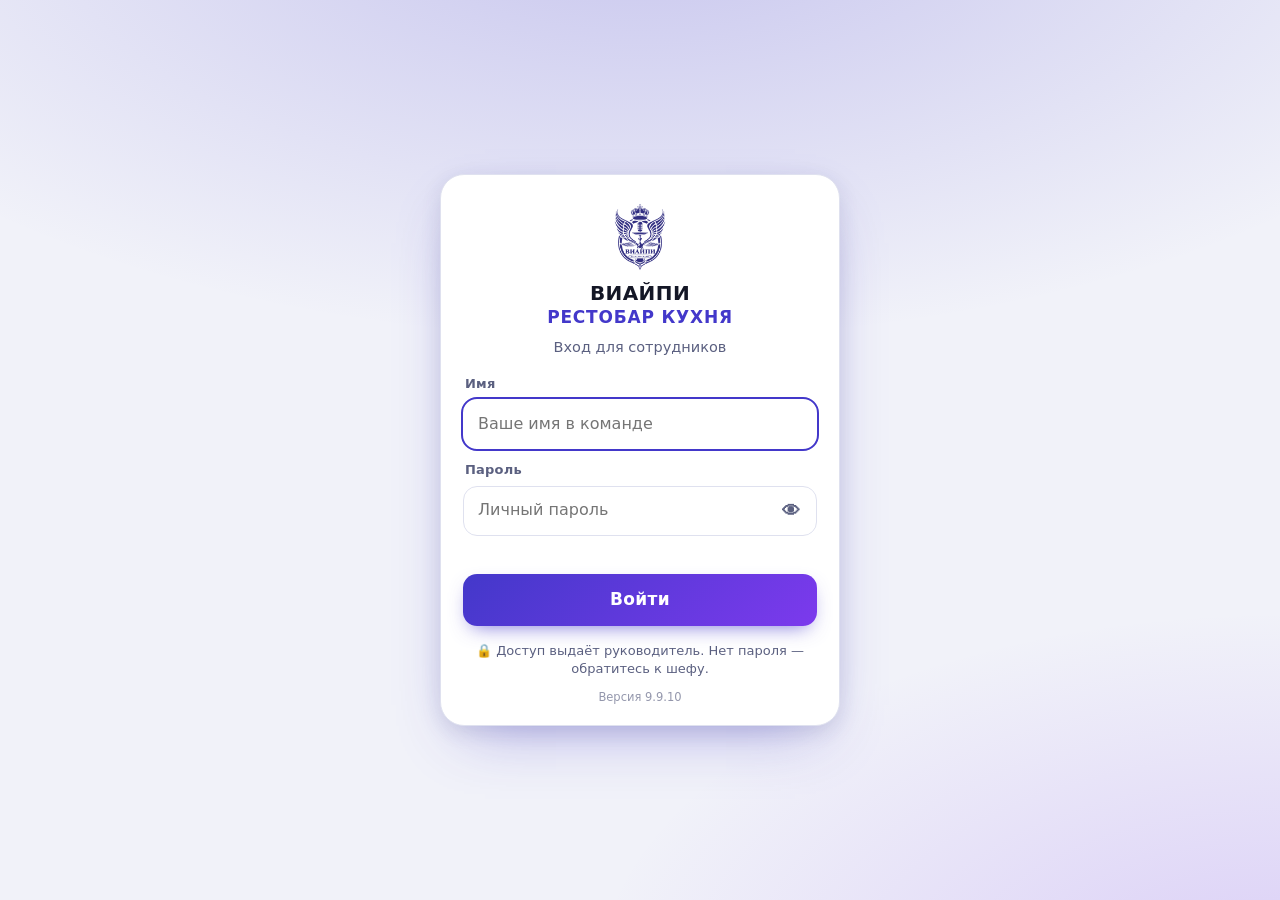
==== commit 9ffce9ea: "Add files via upload" ====
--- a/index.html
+++ b/index.html
@@ -3,7 +3,7 @@
 <head>
 <meta charset="utf-8">
 <meta name="viewport" content="width=device-width, initial-scale=1, viewport-fit=cover">
-<meta name="vip-ver" content="9.9.9">
+<meta name="vip-ver" content="9.9.10">
 <meta name="theme-color" content="#4338ca" media="(prefers-color-scheme: light)">
 <meta name="theme-color" content="#0b0d17" media="(prefers-color-scheme: dark)">
 <script>try{var d=document.documentElement,g=localStorage.getItem("vip3-gate"),r=localStorage.getItem("vip3-rt");if(g!=="\"2\""||!r||r==="\"\"")d.className+=" locked"}catch(e){document.documentElement.className+=" locked"}</script>
@@ -83,6 +83,7 @@
 <div class="bqbar" id="bqbar" hidden role="group" aria-label="Банкеты"></div>
 <div class="seg bqtabs" id="bqtabs" hidden><button data-a="bqtab" data-id="info">📝 О банкете</button><button data-a="bqtab" data-id="prep">🥘 Заготовки<b id="pcq"></b></button></div>
 <div class="card bqh" id="bqh" hidden></div>
+<div class="prebox ttkbox" id="ttkbox" hidden aria-live="polite"></div>
 <section class="card bqinfo" id="bqinfo" hidden aria-label="Данные банкета">
 <div class="lbl"><span>🎉 О банкете</span><small id="bqday"></small></div>
 <label class="fl"><span>📅 Дата банкета</span><button type="button" class="dp" id="bqdt" data-dp data-title="Дата банкета" value="" aria-label="Дата банкета" aria-haspopup="dialog">Выберите дату</button></label>
@@ -128,7 +129,7 @@
 <section id="vRecv" hidden><div id="rchead"></div><div class="sticky" id="rcsb" hidden><div class="sr"><input id="rcq" type="search" placeholder="Найти товар в заказе…" autocomplete="off" enterkeyhint="search" aria-label="Поиск товара"></div><div class="chips" id="rcchips" style="margin-top:8px"></div></div><div id="rcmain"></div></section>
 <section id="vWriteoff" hidden>
 <div class="card"><div class="lbl">Дата списания</div><button type="button" class="dp" id="woDate" data-dp data-title="Дата списания" value="" aria-haspopup="dialog">Выберите дату</button><div class="small">✓ — оформлено. Записи без ✓ переносятся на следующий день.</div></div>
-<section class="card"><div class="lbl"><span>Списано за выбранный день</span><small id="wocount"></small></div><div class="acts wo-share-actions" style="margin:0 0 10px"><button class="p" id="wocopy" data-a="wocopy" disabled>📋 Копировать списание</button><button id="woshare" data-a="woshare" disabled hidden>↗ Отправить списание</button></div><div id="wolog"></div></section>
+<section class="card"><div class="lbl"><span>Списано за выбранный день</span><small id="wocount"></small></div><div class="acts wo-share-actions" style="margin:0 0 10px"><button class="p" id="wocopy" data-a="wocopy" disabled>📋 Копировать списание</button><button id="woshare" data-a="woshare" disabled hidden>↗ Отправить списание</button></div><div id="wobk"></div><div id="wolog"></div></section>
 <div class="sticky"><div class="sr"><input id="woq" type="search" placeholder="Найти товар для списания…" autocomplete="off"></div><div class="chips" id="wocats" style="margin-top:8px"></div><div class="small" id="wocatalogcount"></div></div>
 <div id="woproducts"></div>
 </section>
@@ -164,12 +165,52 @@
 
 <dialog id="dn" aria-label="Уведомления"><h2>🔔 Уведомления</h2><div id="nbox"></div><div class="lbl f" style="margin-top:14px">Последние</div><div id="nlist" style="max-height:44dvh;overflow:auto"></div><div class="acts"><button class="g" data-a="close">Закрыть</button></div></dialog>
 
-<dialog id="dh"><h2>История заказов</h2><input id="hq" type="search" placeholder="Повар, дата или товар…"><div id="hl" style="margin-top:10px;max-height:60dvh;overflow:auto"></div><div class="acts"><button class="g" data-a="close">Закрыть</button></div></dialog>
+<dialog id="dh"><h2>История заказов</h2><input id="hq" type="search" placeholder="Повар, дата или товар…"><div id="hbk"></div><div id="hl" style="margin-top:10px;max-height:60dvh;overflow:auto"></div><div class="acts"><button class="g" data-a="close">Закрыть</button></div></dialog>
 
 <dialog id="dt"><h2>Админ-панель</h2>
+<div class="adg"><span aria-hidden="true">👥</span>Люди и доступ</div>
+<details class="adm" id="adT" open><summary><span class="ai" aria-hidden="true">👥</span><b>Команда</b><small id="adsT"></small></summary><div class="adb">
+<div id="tl"></div>
+<div class="row2"><input id="tn" placeholder="Имя" maxlength="40"><input id="tr" placeholder="Должность" maxlength="40"></div>
+<div class="acts"><button class="p" data-a="addcook">Добавить в команду</button></div></div></details>
+<details class="adm" id="adA"><summary><span class="ai" aria-hidden="true">🔔</span><b>Наблюдатели и утверждения</b><small id="adsA"></small></summary><div class="adb">
+<div id="apl"></div>
+<div class="lbl f">Наблюдатели</div><div id="obl"></div>
+<div class="acts"><button class="p" data-a="obnew">＋ Добавить наблюдателя</button></div>
+<p class="small">У каждого наблюдателя свой вход (имя + пароль). Вы сами отмечаете, какие разделы он видит. Любое его действие приходит вам и вступает в силу только после «Утвердить». Чтобы сразу закрыть доступ — выключите или удалите наблюдателя.</p>
+</div></details>
+<details class="adm" id="adS"><summary><span class="ai" aria-hidden="true">🛡</span><b>Сессии и доступ</b><small id="adsS"></small></summary><div class="adb">
+<p class="small">Каждый заходит со своим именем и личным паролем. Сотрудник без пароля не видит ничего. Пароль повару ставится в «Команда» кнопкой 🔑.</p>
+<div class="acts"><button class="d" data-a="geall">🚪 Выйти на всех телефонах</button></div>
+<p class="small">Все телефоны (включая этот) попросят войти заново. Используйте, если телефон потерян или сотрудник уволен.</p></div></details>
+<details class="adm" id="adW"><summary><span class="ai" aria-hidden="true">🔐</span><b>Пароль руководителя</b></summary><div class="adb">
+<input id="npw" type="password" placeholder="Новый пароль (от 6 символов)" autocomplete="new-password">
+<div class="acts"><button data-a="setpw">Сменить пароль</button></div></div></details>
+<div class="adg"><span aria-hidden="true">🍳</span>Кухня и работа</div>
+<details class="adm" id="adP"><summary><span class="ai" aria-hidden="true">✅</span><b>Заготовки и банкеты</b><small id="adsB"></small></summary><div class="adb">
+<div class="acts" style="margin-top:0"><button data-a="catmgr">🏷️ Категории заготовок</button><button data-a="ttkmgr">📖 ТТК блюд</button></div>
+<div class="lbl f">Банкеты — уведомления и заготовки</div>
+<div class="small" style="margin:0 0 8px">За сколько дней до банкета показывать его в списке заготовок и в уведомлении сверху. Например, «за 2 дня»: в четверг видны банкеты пятницы и субботы.</div>
+<div class="chips wrap" id="bqlc"><button class="chip" data-a="bqlset" data-id="1">за 1 день</button><button class="chip" data-a="bqlset" data-id="2">за 2 дня</button><button class="chip" data-a="bqlset" data-id="3">за 3 дня</button></div></div></details>
+<details class="adm" id="adC"><summary><span class="ai" aria-hidden="true">📦</span><b>Каталог товаров</b><small id="adsC"></small></summary><div class="adb">
+<div class="acts" style="margin-top:0"><button id="edb" data-a="toggled">Режим правки товаров: выкл</button><button id="unh" data-a="unhide">Вернуть скрытые (0)</button></div>
+<p class="small">В режиме правки у каждого товара появляются ✎ (название и единица) и ✕ (удалить). Изменения сразу видят все.</p></div></details>
+<details class="adm" id="adD"><summary><span class="ai" aria-hidden="true">🕕</span><b>Кухонный день</b><small id="adsD"></small></summary><div class="adb">
+<div class="lbl">Начало дня</div>
+<div class="small" style="margin:0 0 8px">Когда в приложении начинается новый день: переносятся невыполненные заготовки, меняется «Завтра на смену» и дата поставки.</div>
+<div class="chips wrap" id="dsl"><button class="chip" data-a="dsset" data-id="0">00:00 · полночь</button><button class="chip" data-a="dsset" data-id="3">03:00</button><button class="chip" data-a="dsset" data-id="5">05:00</button><button class="chip" data-a="dsset" data-id="6">06:00</button></div>
+<div class="lbl f">Часы работы кухни</div>
+<div class="small" style="margin:0 0 8px">Показываются в блоке «Завтра». Закрытие ночью (например, 02:00 или 05:00) относится к тому же рабочему дню.</div>
+<div class="hrs"><div class="hr1"><b>Вс–Чт</b><input id="hwo" data-tm data-hr="hw" inputmode="numeric" maxlength="5" placeholder="12:00" aria-label="Открытие, воскресенье–четверг"><span>—</span><input id="hwc" data-tm data-hr="hw" inputmode="numeric" maxlength="5" placeholder="02:00" aria-label="Закрытие, воскресенье–четверг"></div><div class="hr1"><b>Пт, Сб</b><input id="hfo" data-tm data-hr="hf" inputmode="numeric" maxlength="5" placeholder="12:00" aria-label="Открытие, пятница и суббота"><span>—</span><input id="hfc" data-tm data-hr="hf" inputmode="numeric" maxlength="5" placeholder="05:00" aria-label="Закрытие, пятница и суббота"></div></div></div></details>
+<div class="adg"><span aria-hidden="true">📲</span>Связь и устройства</div>
+<details class="adm" id="adN"><summary><span class="ai" aria-hidden="true">🔔</span><b>Уведомления</b><small id="adsN"></small></summary><div class="adb">
+<div id="ntbox"></div></div></details>
+<details class="adm" id="adG"><summary><span class="ai" aria-hidden="true">📱</span><b>Телефоны и устройства</b><small id="adsG"></small></summary><div class="adb">
+<div id="phbox"></div></div></details>
+<div class="adg"><span aria-hidden="true">💾</span>Данные и безопасность</div>
 <details class="adm" id="adR"><summary><span class="ai" aria-hidden="true">♻️</span><b>Корзина и восстановление</b><small id="adsR"></small></summary><div class="adb">
 <div class="small">Всё, что удаляют в приложении, лежит здесь 60 дней: заказы, заготовки, банкеты, списания. Нажмите «Вернуть», и запись появится на прежнем месте.</div>
-<div id="trl"></div>
+<div id="trbk"></div><div id="trl"></div>
 <div class="acts"><button class="g" data-a="trload">↻ Обновить</button></div>
 <div class="lbl f">Удалили раньше? Вернуть заказ из сообщения</div>
 <div class="small">Вставьте текст заказа из мессенджера («🧾 Заказ на …»). Можно сразу несколько сообщений.</div>
@@ -178,41 +219,6 @@
 <div class="acts"><button class="p" data-a="trparse">Проверить текст</button><button class="g" data-a="trfile">📂 Из файла копии…</button></div>
 <input type="file" id="trfi" accept=".json,application/json" hidden>
 </div></details>
-<details class="adm" id="adA"><summary><span class="ai" aria-hidden="true">🔔</span><b>Наблюдатели и утверждения</b><small id="adsA"></small></summary><div class="adb">
-<div id="apl"></div>
-<div class="lbl f">Наблюдатели</div><div id="obl"></div>
-<div class="acts"><button class="p" data-a="obnew">＋ Добавить наблюдателя</button></div>
-<p class="small">У каждого наблюдателя свой вход (имя + пароль). Вы сами отмечаете, какие разделы он видит. Любое его действие приходит вам и вступает в силу только после «Утвердить». Чтобы сразу закрыть доступ — выключите или удалите наблюдателя.</p>
-<details class="oblg"><summary>Старый наблюдатель (один общий, viewer@vip.local)</summary>
-<div class="lbl f">Пользователь-наблюдатель</div><div id="obcfg"><input id="obn" maxlength="40" placeholder="Имя наблюдателя (видно в правках)" autocomplete="off">
-<select id="obm" aria-label="Режим"><option value="view">Только просмотр</option><option value="edit">Может править — с моим утверждением</option></select>
-<label class="chk"><input type="checkbox" id="obo" checked> Доступ включён</label>
-<div class="acts"><button class="p" data-a="obssave">Сохранить</button></div></div>
-<div class="lbl f">Создать аккаунт (один раз)</div><input id="obp" type="password" placeholder="Пароль наблюдателя (от 6 символов)" autocomplete="new-password"><div class="acts"><button data-a="obscreate">Создать аккаунт viewer@vip.local</button></div>
-<p class="small">Старый общий вход оставлен для совместимости. Лучше создайте нового наблюдателя выше (например «Владелец»), а старый — отключите.</p></details></div></details>
-<details class="adm" id="adT" open><summary><span class="ai" aria-hidden="true">👥</span><b>Команда</b><small id="adsT"></small></summary><div class="adb">
-<div id="tl"></div>
-<div class="row2"><input id="tn" placeholder="Имя" maxlength="40"><input id="tr" placeholder="Должность" maxlength="40"></div>
-<div class="acts"><button class="p" data-a="addcook">Добавить в команду</button></div></div></details>
-<details class="adm" id="adN"><summary><span class="ai" aria-hidden="true">🔔</span><b>Уведомления</b><small id="adsN"></small></summary><div class="adb">
-<div id="ntbox"></div></div></details>
-<details class="adm" id="adG"><summary><span class="ai" aria-hidden="true">📱</span><b>Телефоны и устройства</b><small id="adsG"></small></summary><div class="adb">
-<div id="phbox"></div></div></details>
-<details class="adm" id="adC"><summary><span class="ai" aria-hidden="true">📦</span><b>Каталог товаров</b><small id="adsC"></small></summary><div class="adb">
-<div class="acts" style="margin-top:0"><button id="edb" data-a="toggled">Режим правки товаров: выкл</button><button id="unh" data-a="unhide">Вернуть скрытые (0)</button></div>
-<p class="small">В режиме правки у каждого товара появляются ✎ (название и единица) и ✕ (удалить). Изменения сразу видят все.</p></div></details>
-<details class="adm" id="adP"><summary><span class="ai" aria-hidden="true">✅</span><b>Заготовки и банкеты</b><small id="adsB"></small></summary><div class="adb">
-<div class="acts" style="margin-top:0"><button data-a="catmgr">🏷️ Категории заготовок</button></div>
-<div class="lbl f">Банкеты — уведомления и заготовки</div>
-<div class="small" style="margin:0 0 8px">За сколько дней до банкета показывать его в списке заготовок и в уведомлении сверху. Например, «за 2 дня»: в четверг видны банкеты пятницы и субботы.</div>
-<div class="chips wrap" id="bqlc"><button class="chip" data-a="bqlset" data-id="1">за 1 день</button><button class="chip" data-a="bqlset" data-id="2">за 2 дня</button><button class="chip" data-a="bqlset" data-id="3">за 3 дня</button></div></div></details>
-<details class="adm" id="adD"><summary><span class="ai" aria-hidden="true">🕕</span><b>Кухонный день</b><small id="adsD"></small></summary><div class="adb">
-<div class="lbl">Начало дня</div>
-<div class="small" style="margin:0 0 8px">Когда в приложении начинается новый день: переносятся невыполненные заготовки, меняется «Завтра на смену» и дата поставки.</div>
-<div class="chips wrap" id="dsl"><button class="chip" data-a="dsset" data-id="0">00:00 · полночь</button><button class="chip" data-a="dsset" data-id="3">03:00</button><button class="chip" data-a="dsset" data-id="5">05:00</button><button class="chip" data-a="dsset" data-id="6">06:00</button></div>
-<div class="lbl f">Часы работы кухни</div>
-<div class="small" style="margin:0 0 8px">Показываются в блоке «Завтра». Закрытие ночью (например, 02:00 или 05:00) относится к тому же рабочему дню.</div>
-<div class="hrs"><div class="hr1"><b>Вс–Чт</b><input id="hwo" data-tm data-hr="hw" inputmode="numeric" maxlength="5" placeholder="12:00" aria-label="Открытие, воскресенье–четверг"><span>—</span><input id="hwc" data-tm data-hr="hw" inputmode="numeric" maxlength="5" placeholder="02:00" aria-label="Закрытие, воскресенье–четверг"></div><div class="hr1"><b>Пт, Сб</b><input id="hfo" data-tm data-hr="hf" inputmode="numeric" maxlength="5" placeholder="12:00" aria-label="Открытие, пятница и суббота"><span>—</span><input id="hfc" data-tm data-hr="hf" inputmode="numeric" maxlength="5" placeholder="05:00" aria-label="Закрытие, пятница и суббота"></div></div></div></details>
 <details class="adm" id="adK"><summary><span class="ai" aria-hidden="true">💾</span><b>Данные и копия</b><small id="adsK"></small></summary><div class="adb">
 <div class="small bkl" id="bkinfo" style="margin:0 0 8px"></div>
 <div class="acts" style="margin-top:0"><button class="p" data-a="backup">💾 Скачать копию всех данных</button></div>
@@ -220,19 +226,22 @@
 <div class="lbl f">Ошибки устройств</div><div class="small" id="errinfo" style="margin:0 0 8px"></div>
 <div class="acts" style="margin-top:0"><button data-a="errshow">Показать</button><button data-a="errcopy">Копировать</button><button class="d" data-a="errclear">Очистить</button></div>
 <pre class="errbox" id="errbox" hidden></pre></div></details>
-<details class="adm" id="adS"><summary><span class="ai" aria-hidden="true">🛡</span><b>Сессии и доступ</b><small id="adsS"></small></summary><div class="adb">
-<p class="small">Каждый заходит со своим именем и личным паролем. Сотрудник без пароля не видит ничего. Пароль повару ставится в «Команда» кнопкой 🔑.</p>
-<div class="acts"><button class="d" data-a="geall">🚪 Выйти на всех телефонах</button></div>
-<p class="small">Все телефоны (включая этот) попросят войти заново. Используйте, если телефон потерян или сотрудник уволен.</p></div></details>
-<details class="adm" id="adW"><summary><span class="ai" aria-hidden="true">🔐</span><b>Пароль руководителя</b></summary><div class="adb">
-<input id="npw" type="password" placeholder="Новый пароль (от 6 символов)" autocomplete="new-password">
-<div class="acts"><button data-a="setpw">Сменить пароль</button></div></div></details>
 <div class="acts"><button class="g" data-a="close">Закрыть</button><button class="d" data-a="logout">Выйти</button></div></dialog>
-<dialog id="da"><form id="daf" autocomplete="on"><div id="accs" class="accs" hidden></div><h2 id="dah">Вход для руководителя</h2><div class="seg" id="dar"><button type="button" class="on" data-a="loginrole" data-id="adm">Руководитель</button><button type="button" data-a="loginrole" data-id="obs">Наблюдатель</button></div><input id="au" type="text" name="username" autocomplete="username" value="admin@vip.local" readonly aria-label="Логин" class="lgn"><input id="ap" type="password" name="password" placeholder="Пароль" autocomplete="current-password" aria-label="Пароль"><div class="acts"><button class="p" type="submit" data-a="login">Войти</button><button class="g" type="button" data-a="close">Отмена</button></div><p class="small">Пароль запоминается на этом устройстве: повторно вводить не придётся.</p></form></dialog>
+<dialog id="da"><form id="daf" autocomplete="on"><div id="accs" class="accs" hidden></div><h2 id="dah">Вход для руководителя</h2><input id="au" type="text" name="username" autocomplete="username" value="admin@vip.local" readonly aria-label="Логин" class="lgn"><input id="ap" type="password" name="password" placeholder="Пароль" autocomplete="current-password" aria-label="Пароль"><div class="acts"><button class="p" type="submit" data-a="login">Войти</button><button class="g" type="button" data-a="close">Отмена</button></div><p class="small">Пароль запоминается на этом устройстве: повторно вводить не придётся.</p></form></dialog>
 <dialog id="dimg" class="dimg"><h2>Заказ — лист A4</h2><div class="imw"><div class="imgbusy" id="imgbusy" hidden><i class="spin"></i><span>Готовлю лист A4…</span></div><img id="imgp" alt="Заказ на листе A4"></div><p class="small">Весь заказ на одной странице. «Поделиться» открывает WhatsApp, VK и другие приложения для отправки.</p><div class="acts"><button class="p" data-a="imgshare">📤 Поделиться</button><button data-a="imgpdf">📄 PDF A4</button></div><div class="acts"><button data-a="imgsave">⬇ Скачать</button><button data-a="imgcopy">📋 Копировать</button><button class="g" data-a="imgclose">Закрыть</button></div></dialog>
 <dialog id="dobe"><h2 id="obeh">Наблюдатель</h2><div class="lbl f">Имя (для входа и в запросах)</div><input id="oben" maxlength="40" autocomplete="off" placeholder="Например: Владелец, Официант Анна"><div class="lbl f">Пароль</div><input id="obep" type="password" autocomplete="new-password" placeholder="Пароль (от 6 символов)"><div class="lbl f">Что может делать</div><select id="obem" aria-label="Режим"><option value="view">Только смотреть</option><option value="edit">Правки — с утверждением</option></select><div class="lbl f">Какие разделы видит</div><div class="obsec" id="obesec"><label class="chk"><input type="checkbox" data-obv="ord"> 🧾 Заказ и история заказов</label><label class="chk"><input type="checkbox" data-obv="prep"> ✅ Заготовки</label><label class="chk"><input type="checkbox" data-obv="bq"> 🎉 Банкеты</label><label class="chk"><input type="checkbox" data-obv="sched"> 📅 График и смены</label><label class="chk"><input type="checkbox" data-obv="wo"> 🗑️ Списание</label><label class="chk"><input type="checkbox" data-obv="recv"> 📦 Приёмка и «Не привезли»</label></div><div class="lbl f">Доступ</div><label class="chk"><input type="checkbox" id="obeon" checked> Доступ включён</label><div class="acts"><button class="g" data-a="close">Закрыть</button><button class="p" data-a="obesave">Сохранить</button></div><div class="acts"><button class="d" id="obedel" data-a="obedel" hidden>Удалить наблюдателя</button></div></dialog>
 <dialog id="dobs"><h2>👁 Наблюдатель</h2><p class="small" id="obst"></p><div id="obsl"></div><div class="lbl f">Сменить пароль</div><input id="onp" type="password" placeholder="Новый пароль (от 6 символов)" autocomplete="new-password"><div class="acts"><button data-a="obspw">Сменить пароль</button></div><div class="acts"><button class="g" data-a="close">Закрыть</button><button class="d" data-a="logout">Выйти</button></div></dialog>
 <dialog id="dcat"><h2>Категории заготовок</h2><div id="catl"></div><div class="lbl f">Новая категория</div><div class="row2 catnew"><input id="catE" maxlength="4" placeholder="🍕" aria-label="Значок"><input id="catN" maxlength="30" placeholder="Например, Пицца" aria-label="Название" autocomplete="off"></div><div class="emo" id="cemo"></div><div class="acts"><button class="p" data-a="catadd">＋ Добавить</button><button class="g" data-a="close">Закрыть</button></div><p class="small">Новая категория сразу появляется у всех поваров в фильтрах и при выборе категории заготовки. Умная классификация учится: после того как вы отнесёте заготовку сюда, похожие названия будут попадать в эту категорию сами. Базовые категории удалить нельзя.</p></dialog>
+<dialog id="dttk"><h2>📖 ТТК блюд</h2><p class="small" style="margin:0 0 8px">Технологические карты: из чего и сколько грамм или штук на 1 порцию. Когда банкет приходит с сайта предзаказов, приложение само считает заготовки (количество блюд × норма) и кладёт их в «Основные заготовки» по блюдам.</p><div class="acts" style="margin-top:0"><button id="ttkon" data-a="ttkauto" class="ttkon"></button></div><input id="ttkq" type="search" placeholder="Найти блюдо…" autocomplete="off" aria-label="Поиск блюда"><div id="ttkl"></div><div class="acts"><button class="p" data-a="ttknew">＋ Блюдо</button><button data-a="ttkimp">📥 Вставить текст ТТК</button><button class="g" data-a="close">Закрыть</button></div></dialog>
+<dialog id="dttd"><h2 id="tdh">Блюдо в ТТК</h2><label class="fl"><span>Название (как на сайте предзаказов)</span><input id="tdn" maxlength="80" autocomplete="off" placeholder="Например, Цезарь с курицей"></label><label class="fl"><span>Категория</span><input id="tdc" maxlength="40" list="tdcl" autocomplete="off" placeholder="Например, САЛАТЫ"></label><datalist id="tdcl"></datalist><div class="lbl f">Когда готовить</div><div class="chips wrap" id="tdld"></div><label class="fl"><span>Заметка</span><input id="tdnt" maxlength="200" autocomplete="off" placeholder="Например, готовится за 1–2 дня, хранится в холодильнике"></label><div class="lbl f">Состав на 1 порцию</div><div id="tdi"></div><div class="acts"><button data-a="ttadd">＋ Компонент</button></div><div class="acts"><button class="p" data-a="ttdsave">Сохранить</button><button class="d" id="tddel" data-a="ttkdel">🗑 Удалить</button><button class="g" data-a="close">Закрыть</button></div></dialog>
+<dialog id="dtti"><h2>📥 Вставить текст ТТК</h2><p class="small" style="margin:0 0 8px">Вставьте ТТК текстом. Заголовок группы — отдельной строкой (САЛАТЫ), название блюда — строкой, состав — строками с «−» и граммами:</p><pre class="ttex">САЛАТЫ
+Цезарь с курицей
+- Куриное бедро 80 г
+- Айсберг 60 г
+- Соус цезарь — 40 г
+Водка сет | за 1 день
+- Сало 30 г</pre><textarea id="ttit" rows="9" placeholder="Вставьте текст ТТК сюда" aria-label="Текст ТТК"></textarea><div class="acts"><button class="p" data-a="ttiparse">Разобрать</button><button class="g" data-a="close">Закрыть</button></div><div id="ttip"></div></dialog>
+<dialog id="dttl"><h2>Привязать к ТТК</h2><p class="small" style="margin:0 0 8px">Блюдо из банкета: <b id="ttln"></b>. Выберите карточку ТТК — дальше оно будет считаться само.</p><input id="ttlq" type="search" placeholder="Найти блюдо…" autocomplete="off" aria-label="Поиск блюда"><div id="ttlk"></div><div class="acts"><button data-a="ttmk">＋ Создать карточку с этим названием</button><button class="g" data-a="close">Отмена</button></div></dialog>
 <dialog id="dq"><h2>Новая группа заготовок</h2><input id="qgn" maxlength="40" placeholder="Например, Банкет 15 ноября"><div class="acts"><button class="p" data-a="qaddg">Создать</button><button class="g" data-a="close">Отмена</button></div></dialog>
 <dialog id="dl"><h2 id="lltitle">Добавить заготовку в архив</h2><div class="lbl">Название</div><input id="llt" maxlength="80" placeholder="Например, Соус заготовленный"><div class="row2"><div><div class="lbl">Количество</div><input id="llq" maxlength="20" placeholder="Например, 2 кг"></div><div><div class="lbl">Группа</div><select id="llg"></select></div></div><div class="lbl" style="margin-top:8px">Категория</div><select id="llc"></select><div class="acts"><button class="p" data-a="libsave">Сохранить</button><button class="g" data-a="close">Отмена</button></div></dialog>
 <dialog id="du"><h2 id="utitle">Username</h2><div class="lbl">Username (для упоминания в сообщении)</div><input id="uu" maxlength="40" placeholder="например, ali_cook" autocapitalize="off" autocomplete="off"><div class="acts"><button class="p" data-a="usave">Сохранить</button><button class="g" data-a="close">Отмена</button></div></dialog>
@@ -276,8 +285,9 @@
 <div class="row2"><div><div class="lbl">Группа</div><select id="pc"></select></div><div><div class="lbl">Единица</div><select id="pu"></select></div></div>
 <div class="acts"><button class="p" data-a="addprod">Добавить в каталог</button><button class="g" data-a="close">Отмена</button></div></dialog>
 
-<dialog id="dg"><h2 id="dgh">Новая группа</h2><div class="row2 catnew"><input id="gne" maxlength="4" placeholder="📦" aria-label="Значок" autocomplete="off"><input id="gn" maxlength="40" placeholder="Например, напитки" aria-label="Название" autocomplete="off"></div><div class="lbl f">Выберите значок</div><div class="emo" id="gemo"></div><div class="acts"><button class="p" id="dgok" data-a="addgrp">Создать</button><button class="g" data-a="close">Отмена</button></div></dialog>
+<dialog id="dg"><h2 id="dgh">Новая группа</h2><div class="row2 catnew"><input id="gne" maxlength="4" placeholder="📦" aria-label="Значок" autocomplete="off"><input id="ggn" maxlength="40" placeholder="Например, напитки" aria-label="Название" autocomplete="off"></div><div class="lbl f">Выберите значок</div><div class="emo" id="gemo"></div><div class="acts"><button class="p" id="dgok" data-a="addgrp">Создать</button><button class="g" data-a="close">Отмена</button></div></dialog>
 <div class="tg" id="tg" role="status"></div>
+<div class="unpill" id="unpill" hidden><button class="unb" data-a="undo" aria-label="Отменить последнее действие"><span class="uni" aria-hidden="true">↩</span><span class="unt"><b>Отменить</b><small id="unm"></small></span></button><button class="unx" data-a="unclose" aria-label="Скрыть">✕</button></div><button class="unfab" id="unfab" data-a="unshow" aria-label="Отменить последнее" hidden><span aria-hidden="true">↩</span><i id="unn"></i></button>
 
 <script src="config.js" defer></script>
 <script src="app.js" defer></script>
--- a/styles.css
+++ b/styles.css
@@ -1,4 +1,4 @@
-:root{--vip-ver:"9.9.9"}
+:root{--vip-ver:"9.9.10"}
 :root{--bg:#f1f2f9;--sf:#fff;--tx:#141726;--mu:#5b6080;--ac:#4338ca;--ac3:#7c3aed;--ac2:#eceafd;--ln:#dfe1ef;--wa:#b45309;--rd:#c81e1e;--ok:#047857;--okbg:#e2f5ed;--grad:linear-gradient(135deg,#4338ca,#7c3aed);--sh:0 6px 20px #2a2e6b1f;--r:16px;box-sizing:border-box;padding-top:env(safe-area-inset-top,0px)}
 @media(prefers-color-scheme:dark){:root:not([data-theme=light]){color-scheme:dark;--bg:#0b0d17;--sf:#141829;--tx:#eceefb;--mu:#9a9fc4;--ac:#8b8dfa;--ac3:#c084fc;--ac2:#202550;--ln:#272c49;--wa:#fbbf24;--rd:#f87171;--ok:#34d399;--okbg:#10332a;--grad:linear-gradient(135deg,#5457e8,#7e3fe0);--sh:0 6px 22px #0008}}
 *{box-sizing:border-box;-webkit-tap-highlight-color:transparent}
@@ -897,7 +897,6 @@
 .chk{display:flex;align-items:center;gap:8px;margin-top:10px;font-size:16px}
 .chk input{width:22px;height:22px;min-height:0}
 .lgn{opacity:.75;margin-bottom:8px}
-#dar{margin-bottom:10px}
 
 /* 9.8.0: лист A4 */
 .imw{max-height:56dvh;overflow:auto;border:1px solid var(--line,#8884);border-radius:10px;background:#fff;margin:8px 0}
@@ -1033,7 +1032,7 @@
 .obsec{display:grid;gap:4px;margin:4px 0 8px}
 .obsec .chk,#dobe .chk{display:flex;align-items:center;gap:10px;min-height:44px}
 #dobe input[type=checkbox]{width:22px;height:22px;flex:none}
-.oblg{margin-top:12px}.oblg>summary{cursor:pointer;font-weight:700;padding:8px 0}
+
 body.obs #bar,body.obs #cooks,body.obs #pcooks{display:none!important}
 body.obs-ro select.who,body.obs-ro .pck{pointer-events:none}
 body.obs-ro select.who{opacity:.75}
@@ -1141,3 +1140,93 @@
 @media(max-width:350px){.top h1 b{display:none}.top button.ib{width:31px}}
 /* ===== 9.9.8: результат проверки — ответ Google/Apple на экране ===== */
 .nfc.ok small,.nfc.ok b{overflow-wrap:anywhere}.nfc b{line-height:1.35}
+
+/* 9.9.10: массовый выбор */
+.msbar{display:flex;gap:8px;align-items:center;flex-wrap:wrap;margin:0 0 10px}
+.msbar button{min-height:44px;padding:8px 14px;flex:none}
+.msbar.on{position:sticky;top:0;z-index:6;background:var(--bg);border:1px solid var(--ln);border-radius:14px;padding:8px;box-shadow:var(--sh)}
+.msbar .msn{flex:1;min-width:84px;font-weight:700;text-align:center}
+.msbar button.d{border:1px solid var(--rd)}
+.msbar button:disabled{opacity:.45}
+.ms{cursor:pointer;position:relative}
+.ms.sel{border-color:var(--ac);background:var(--ac2)}
+.msc{flex:none;width:30px;height:30px;border-radius:9px;border:2px solid var(--ln);background:var(--bg);color:var(--bg);display:inline-flex;align-items:center;justify-content:center;font-size:18px;font-weight:700;line-height:1}
+.ms.sel .msc{background:var(--ac);border-color:var(--ac);color:#fff}
+.hc.ms,.trg.ms,.rc-ord.ms{padding-inline-end:52px}
+.hc.ms>.msc,.trg.ms>.msc,.rc-ord.ms>.msc{position:absolute;inset-inline-end:12px;top:12px}
+.msl{margin:8px 0 0;padding-inline-start:20px;text-align:start}
+.msperm{display:flex;gap:10px;align-items:center;margin-top:14px;font-weight:700;text-align:start}
+.msperm input{width:22px;height:22px;flex:none}
+
+/* 9.9.10: админ-панель по группам */
+#dt .adg{display:flex;align-items:center;gap:8px;margin:16px 2px 8px;font-size:12px;font-weight:800;letter-spacing:.07em;text-transform:uppercase;color:var(--mu)}
+#dt .adg:first-of-type{margin-top:6px}
+#dt .adg::after{content:"";flex:1;height:1px;background:var(--ln)}
+#dt .adg span{font-size:16px;letter-spacing:0}
+
+/* 9.9.10: умная отмена */
+.unpill{position:fixed;left:50%;bottom:calc(158px + env(safe-area-inset-bottom,0px));transform:translateX(-50%);z-index:100;display:flex;align-items:stretch;max-width:min(94vw,460px);width:max-content;background:var(--tx);color:var(--bg);border-radius:14px;box-shadow:var(--sh);overflow:hidden}
+.unpill[hidden]{display:none}
+.unpill .unb{display:flex;align-items:center;gap:10px;background:transparent;color:inherit;border:0;padding:8px 6px 8px 14px;min-height:48px;text-align:start;min-width:0}
+.unpill .uni{font-size:22px;font-weight:800;flex:none}
+.unpill .unt{display:flex;flex-direction:column;min-width:0}
+.unpill .unt b{font-size:15px}
+.unpill .unt small{font-size:12px;opacity:.8;white-space:nowrap;overflow:hidden;text-overflow:ellipsis;max-width:60vw}
+.unpill .unx{background:transparent;color:inherit;border:0;opacity:.7;min-width:44px;min-height:48px;padding:0 10px}
+.unfab{position:fixed;inset-inline-start:10px;bottom:calc(92px + env(safe-area-inset-bottom,0px));z-index:40;width:44px;height:44px;min-height:44px;padding:0;border-radius:50%;background:var(--sf);color:var(--tx);border:1px solid var(--ln);box-shadow:var(--sh);font-size:20px;font-weight:800;opacity:.92}
+.unfab[hidden]{display:none}
+.unfab i{position:absolute;top:-4px;inset-inline-end:-4px;min-width:18px;height:18px;border-radius:9px;background:var(--ac);color:#fff;font:700 11px/18px system-ui;text-align:center;font-style:normal;padding:0 4px}
+.unfab i:empty{display:none}
+@media print{.unpill,.unfab{display:none!important}}
+/* ===== 9.9.10: ТТК ===== */
+.ttkbox{border-left-color:#16a34a}
+.ttkbox>b{display:block}
+.ttkbox .ttm{display:flex;align-items:center;gap:8px;justify-content:space-between;margin:4px 0;font-size:14px}
+.ttkbox .ttm span{flex:1;min-width:0}
+.ttkbox .ttm button{flex:none;min-height:40px;padding:6px 12px}
+.ttkbox .tts{margin:6px 0;font-size:14px;display:flex;flex-wrap:wrap;gap:6px;align-items:center}
+.ttkbox .tts button{min-height:40px;padding:6px 12px}
+.ttk-w{color:var(--wa);font-weight:700;font-size:13px}
+.ttk-tools{display:flex;gap:8px;flex-wrap:wrap;align-items:center;margin:0 0 8px}
+.ttk-tools .msbar{margin:0;flex:1 1 100%}
+.ttk-tools>button{min-height:40px;padding:6px 12px}
+.ttkb{border:1px solid var(--ln);border-radius:16px;background:var(--sf);margin:0 0 10px;overflow:hidden}
+.ttkb>summary{list-style:none;display:flex;align-items:center;gap:10px;padding:10px 12px;cursor:pointer;position:relative;min-height:56px;background:var(--ac2)}
+.ttkb>summary::-webkit-details-marker{display:none}
+.ttkb>summary::after{content:'▾';margin-inline-start:auto;color:var(--mu);font-size:16px;transition:transform .2s;flex:none;order:5}
+.ttkb:not([open])>summary::after{transform:rotate(-90deg)}
+.ttkb>summary .ttk-i{font-size:22px;flex:none}
+.ttk-h{flex:1;min-width:0;display:flex;flex-wrap:wrap;align-items:baseline;gap:2px 8px}
+.ttk-h b{font-size:17px;overflow-wrap:anywhere}
+.ttk-h .ttk-n{font-style:normal;font-weight:800;color:var(--ac)}
+.ttk-h small{flex:1 1 100%;color:var(--mu);font-size:12.5px;font-weight:600}
+.ttk-h small.ttk-w{color:var(--wa)}
+.ttk-p{font-style:normal;font-weight:800;color:var(--ac);font-size:13px;flex:none}
+.ttk-bar{position:absolute;left:0;right:0;bottom:0;height:3px;background:transparent}
+.ttk-bar i{display:block;height:100%;background:var(--ok);transition:width .35s}
+.ttkb.fin>summary{background:var(--okbg)}
+.ttkb.fin .ttk-p{color:var(--ok)}
+.ttkb>.plc{padding:8px 8px 2px}
+.ttkb .pr{margin-bottom:6px}
+.ttkb>summary .msc{flex:none;cursor:pointer}
+.ttkb>summary .msc.on{background:var(--ac);border-color:var(--ac);color:#fff}
+.ttk-w b{font-weight:800}
+#ttkl .ttrow,#ttlk .ttrow{display:flex;flex-direction:column;align-items:flex-start;gap:2px;width:100%;text-align:start;min-height:52px;padding:8px 12px;margin:0 0 6px;border:1px solid var(--ln);border-radius:14px;background:var(--sf);color:var(--tx)}
+#ttkl .ttrow small,#ttlk .ttrow small{color:var(--mu);font-weight:600;font-size:13px}
+.ttkon.on{background:var(--okbg);border-color:var(--ok);color:var(--ok)}
+#dttk,#dttd,#dtti,#dttl{max-height:92dvh;overflow:auto}
+#ttkq,#ttlq{width:100%;margin:6px 0 10px}
+.ttex{white-space:pre-wrap;font:13px/1.45 ui-monospace,Menlo,monospace;background:var(--ac2);border-radius:12px;padding:10px 12px;margin:0 0 8px;overflow:auto}
+#ttit{width:100%;min-height:150px;font:14px/1.4 inherit;resize:vertical;border:1px solid var(--ln);border-radius:12px;padding:10px;background:var(--sf);color:var(--tx)}
+.ttpv{max-height:46dvh;overflow:auto;margin:6px 0}
+.ttpd{border:1px solid var(--ln);border-radius:12px;padding:8px 10px;margin:0 0 6px;background:var(--sf)}
+.ttpd ul{margin:4px 0 0;padding-inline-start:20px;font-size:14px}
+.ttbad{margin:8px 0;font-size:13px}
+.ttbad ul{margin:6px 0 0;padding-inline-start:20px}
+#tdi .tdr{display:grid;grid-template-columns:minmax(0,1fr) 78px 74px 44px;gap:6px;margin:0 0 6px;align-items:center}
+#tdi .tdr input,#tdi .tdr select{min-width:0;width:100%;min-height:44px}
+#tdi .tdx{min-height:44px;padding:0}
+@media (max-width:420px){#tdi .tdr{grid-template-columns:minmax(0,1fr) 64px 66px 40px}}
+
+.ttkbox .ttd{display:flex;flex-wrap:wrap;gap:6px;margin:4px 0 8px}.ttkbox .ttd button{min-height:40px;padding:6px 12px}
+.ttk-tools .msbar:not(.on){flex:none;margin:0}
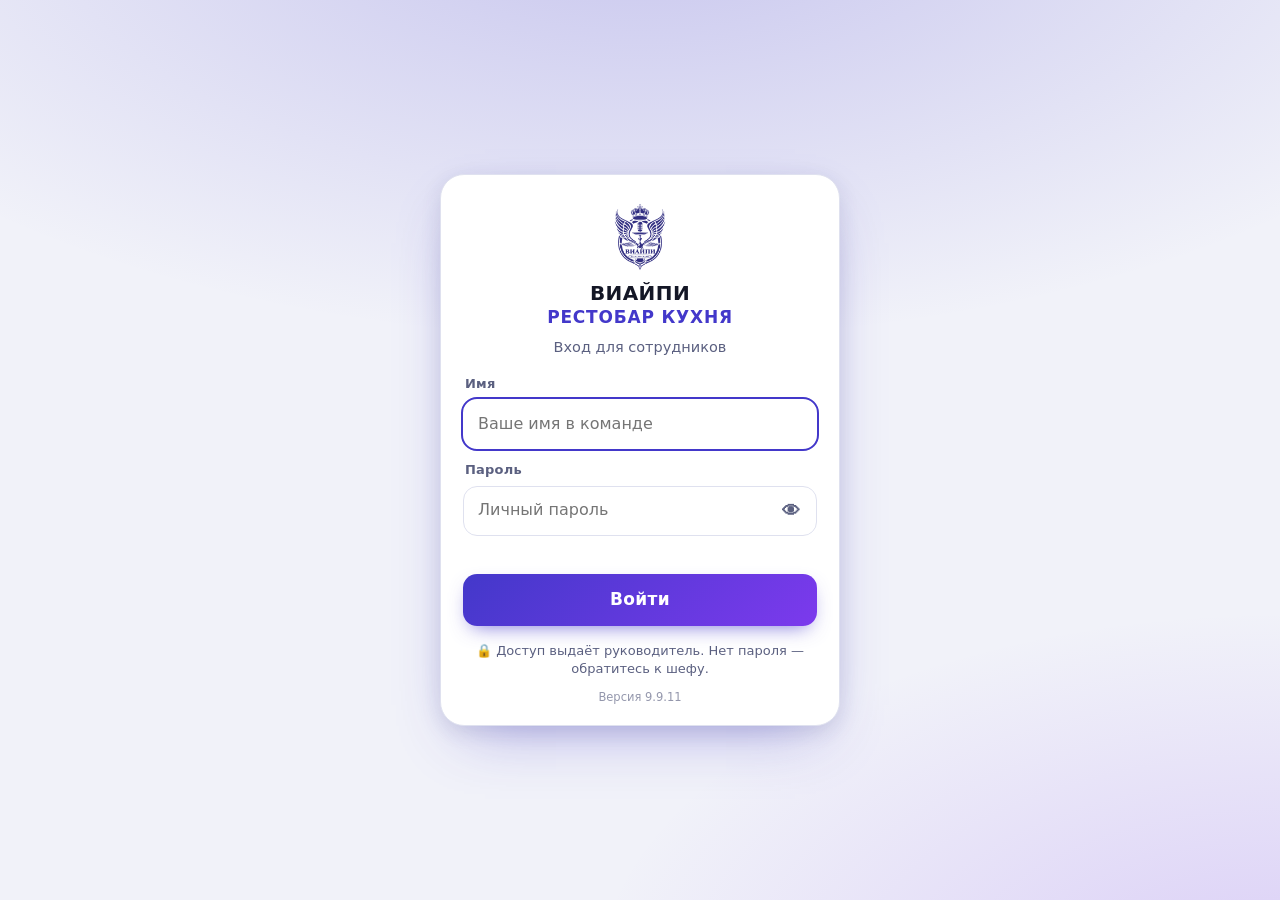
==== commit 8e269cd3: "Add files via upload" ====
--- a/index.html
+++ b/index.html
@@ -3,7 +3,7 @@
 <head>
 <meta charset="utf-8">
 <meta name="viewport" content="width=device-width, initial-scale=1, viewport-fit=cover">
-<meta name="vip-ver" content="9.9.10">
+<meta name="vip-ver" content="9.9.11">
 <meta name="theme-color" content="#4338ca" media="(prefers-color-scheme: light)">
 <meta name="theme-color" content="#0b0d17" media="(prefers-color-scheme: dark)">
 <script>try{var d=document.documentElement,g=localStorage.getItem("vip3-gate"),r=localStorage.getItem("vip3-rt");if(g!=="\"2\""||!r||r==="\"\"")d.className+=" locked"}catch(e){document.documentElement.className+=" locked"}</script>
@@ -232,7 +232,7 @@
 <dialog id="dobe"><h2 id="obeh">Наблюдатель</h2><div class="lbl f">Имя (для входа и в запросах)</div><input id="oben" maxlength="40" autocomplete="off" placeholder="Например: Владелец, Официант Анна"><div class="lbl f">Пароль</div><input id="obep" type="password" autocomplete="new-password" placeholder="Пароль (от 6 символов)"><div class="lbl f">Что может делать</div><select id="obem" aria-label="Режим"><option value="view">Только смотреть</option><option value="edit">Правки — с утверждением</option></select><div class="lbl f">Какие разделы видит</div><div class="obsec" id="obesec"><label class="chk"><input type="checkbox" data-obv="ord"> 🧾 Заказ и история заказов</label><label class="chk"><input type="checkbox" data-obv="prep"> ✅ Заготовки</label><label class="chk"><input type="checkbox" data-obv="bq"> 🎉 Банкеты</label><label class="chk"><input type="checkbox" data-obv="sched"> 📅 График и смены</label><label class="chk"><input type="checkbox" data-obv="wo"> 🗑️ Списание</label><label class="chk"><input type="checkbox" data-obv="recv"> 📦 Приёмка и «Не привезли»</label></div><div class="lbl f">Доступ</div><label class="chk"><input type="checkbox" id="obeon" checked> Доступ включён</label><div class="acts"><button class="g" data-a="close">Закрыть</button><button class="p" data-a="obesave">Сохранить</button></div><div class="acts"><button class="d" id="obedel" data-a="obedel" hidden>Удалить наблюдателя</button></div></dialog>
 <dialog id="dobs"><h2>👁 Наблюдатель</h2><p class="small" id="obst"></p><div id="obsl"></div><div class="lbl f">Сменить пароль</div><input id="onp" type="password" placeholder="Новый пароль (от 6 символов)" autocomplete="new-password"><div class="acts"><button data-a="obspw">Сменить пароль</button></div><div class="acts"><button class="g" data-a="close">Закрыть</button><button class="d" data-a="logout">Выйти</button></div></dialog>
 <dialog id="dcat"><h2>Категории заготовок</h2><div id="catl"></div><div class="lbl f">Новая категория</div><div class="row2 catnew"><input id="catE" maxlength="4" placeholder="🍕" aria-label="Значок"><input id="catN" maxlength="30" placeholder="Например, Пицца" aria-label="Название" autocomplete="off"></div><div class="emo" id="cemo"></div><div class="acts"><button class="p" data-a="catadd">＋ Добавить</button><button class="g" data-a="close">Закрыть</button></div><p class="small">Новая категория сразу появляется у всех поваров в фильтрах и при выборе категории заготовки. Умная классификация учится: после того как вы отнесёте заготовку сюда, похожие названия будут попадать в эту категорию сами. Базовые категории удалить нельзя.</p></dialog>
-<dialog id="dttk"><h2>📖 ТТК блюд</h2><p class="small" style="margin:0 0 8px">Технологические карты: из чего и сколько грамм или штук на 1 порцию. Когда банкет приходит с сайта предзаказов, приложение само считает заготовки (количество блюд × норма) и кладёт их в «Основные заготовки» по блюдам.</p><div class="acts" style="margin-top:0"><button id="ttkon" data-a="ttkauto" class="ttkon"></button></div><input id="ttkq" type="search" placeholder="Найти блюдо…" autocomplete="off" aria-label="Поиск блюда"><div id="ttkl"></div><div class="acts"><button class="p" data-a="ttknew">＋ Блюдо</button><button data-a="ttkimp">📥 Вставить текст ТТК</button><button class="g" data-a="close">Закрыть</button></div></dialog>
+<dialog id="dttk"><h2>📖 ТТК блюд</h2><p class="small" style="margin:0 0 8px">Технологические карты: из чего и сколько грамм или штук на 1 порцию. Когда банкет приходит с сайта предзаказов, приложение само считает заготовки (количество блюд × норма) и кладёт их в «Основные заготовки» по блюдам.</p><div class="acts" style="margin-top:0"><button id="ttkon" data-a="ttkauto" class="ttkon"></button></div><input id="ttkq" type="search" placeholder="Найти блюдо…" autocomplete="off" aria-label="Поиск блюда"><div id="ttkl"></div><div class="acts"><button class="p" data-a="ttknew">＋ Блюдо</button><button id="ttkseed" data-a="ttkseed" hidden>📥 ТТК ресторана</button><button data-a="ttkimp">📥 Вставить текст ТТК</button><button class="g" data-a="close">Закрыть</button></div></dialog>
 <dialog id="dttd"><h2 id="tdh">Блюдо в ТТК</h2><label class="fl"><span>Название (как на сайте предзаказов)</span><input id="tdn" maxlength="80" autocomplete="off" placeholder="Например, Цезарь с курицей"></label><label class="fl"><span>Категория</span><input id="tdc" maxlength="40" list="tdcl" autocomplete="off" placeholder="Например, САЛАТЫ"></label><datalist id="tdcl"></datalist><div class="lbl f">Когда готовить</div><div class="chips wrap" id="tdld"></div><label class="fl"><span>Заметка</span><input id="tdnt" maxlength="200" autocomplete="off" placeholder="Например, готовится за 1–2 дня, хранится в холодильнике"></label><div class="lbl f">Состав на 1 порцию</div><div id="tdi"></div><div class="acts"><button data-a="ttadd">＋ Компонент</button></div><div class="acts"><button class="p" data-a="ttdsave">Сохранить</button><button class="d" id="tddel" data-a="ttkdel">🗑 Удалить</button><button class="g" data-a="close">Закрыть</button></div></dialog>
 <dialog id="dtti"><h2>📥 Вставить текст ТТК</h2><p class="small" style="margin:0 0 8px">Вставьте ТТК текстом. Заголовок группы — отдельной строкой (САЛАТЫ), название блюда — строкой, состав — строками с «−» и граммами:</p><pre class="ttex">САЛАТЫ
 Цезарь с курицей
--- a/styles.css
+++ b/styles.css
@@ -1,4 +1,4 @@
-:root{--vip-ver:"9.9.10"}
+:root{--vip-ver:"9.9.11"}
 :root{--bg:#f1f2f9;--sf:#fff;--tx:#141726;--mu:#5b6080;--ac:#4338ca;--ac3:#7c3aed;--ac2:#eceafd;--ln:#dfe1ef;--wa:#b45309;--rd:#c81e1e;--ok:#047857;--okbg:#e2f5ed;--grad:linear-gradient(135deg,#4338ca,#7c3aed);--sh:0 6px 20px #2a2e6b1f;--r:16px;box-sizing:border-box;padding-top:env(safe-area-inset-top,0px)}
 @media(prefers-color-scheme:dark){:root:not([data-theme=light]){color-scheme:dark;--bg:#0b0d17;--sf:#141829;--tx:#eceefb;--mu:#9a9fc4;--ac:#8b8dfa;--ac3:#c084fc;--ac2:#202550;--ln:#272c49;--wa:#fbbf24;--rd:#f87171;--ok:#34d399;--okbg:#10332a;--grad:linear-gradient(135deg,#5457e8,#7e3fe0);--sh:0 6px 22px #0008}}
 *{box-sizing:border-box;-webkit-tap-highlight-color:transparent}
@@ -1230,3 +1230,5 @@
 
 .ttkbox .ttd{display:flex;flex-wrap:wrap;gap:6px;margin:4px 0 8px}.ttkbox .ttd button{min-height:40px;padding:6px 12px}
 .ttk-tools .msbar:not(.on){flex:none;margin:0}
+
+.ttk-nt{margin:0 0 8px;padding:8px 10px;border-radius:10px;background:var(--sf2,rgba(127,127,127,.12));font-size:14px;line-height:1.35;color:var(--mu,inherit)}
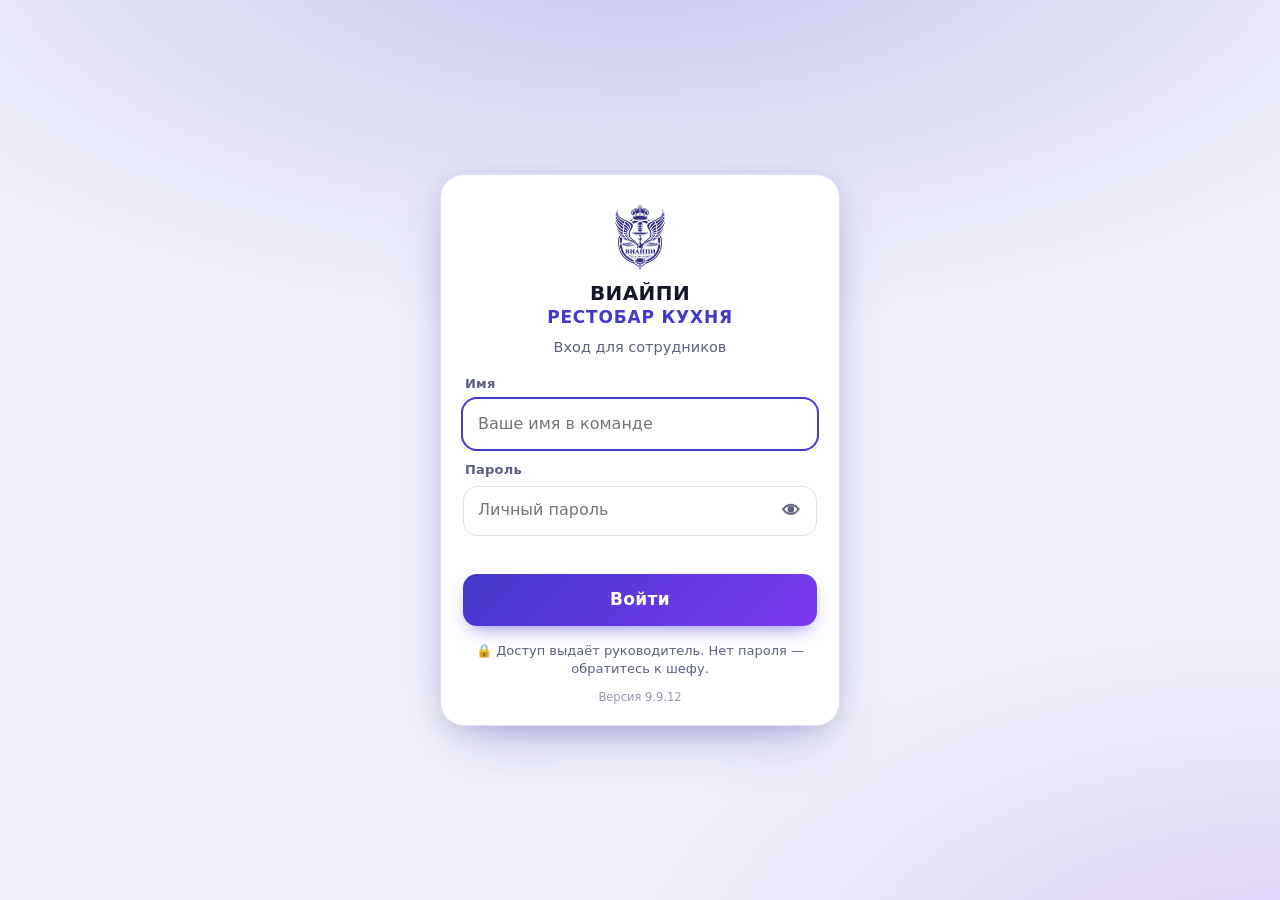
==== commit 32c6d744: "Add files via upload" ====
--- a/index.html
+++ b/index.html
@@ -3,7 +3,7 @@
 <head>
 <meta charset="utf-8">
 <meta name="viewport" content="width=device-width, initial-scale=1, viewport-fit=cover">
-<meta name="vip-ver" content="9.9.11">
+<meta name="vip-ver" content="9.9.12">
 <meta name="theme-color" content="#4338ca" media="(prefers-color-scheme: light)">
 <meta name="theme-color" content="#0b0d17" media="(prefers-color-scheme: dark)">
 <script>try{var d=document.documentElement,g=localStorage.getItem("vip3-gate"),r=localStorage.getItem("vip3-rt");if(g!=="\"2\""||!r||r==="\"\"")d.className+=" locked"}catch(e){document.documentElement.className+=" locked"}</script>
@@ -232,7 +232,7 @@
 <dialog id="dobe"><h2 id="obeh">Наблюдатель</h2><div class="lbl f">Имя (для входа и в запросах)</div><input id="oben" maxlength="40" autocomplete="off" placeholder="Например: Владелец, Официант Анна"><div class="lbl f">Пароль</div><input id="obep" type="password" autocomplete="new-password" placeholder="Пароль (от 6 символов)"><div class="lbl f">Что может делать</div><select id="obem" aria-label="Режим"><option value="view">Только смотреть</option><option value="edit">Правки — с утверждением</option></select><div class="lbl f">Какие разделы видит</div><div class="obsec" id="obesec"><label class="chk"><input type="checkbox" data-obv="ord"> 🧾 Заказ и история заказов</label><label class="chk"><input type="checkbox" data-obv="prep"> ✅ Заготовки</label><label class="chk"><input type="checkbox" data-obv="bq"> 🎉 Банкеты</label><label class="chk"><input type="checkbox" data-obv="sched"> 📅 График и смены</label><label class="chk"><input type="checkbox" data-obv="wo"> 🗑️ Списание</label><label class="chk"><input type="checkbox" data-obv="recv"> 📦 Приёмка и «Не привезли»</label></div><div class="lbl f">Доступ</div><label class="chk"><input type="checkbox" id="obeon" checked> Доступ включён</label><div class="acts"><button class="g" data-a="close">Закрыть</button><button class="p" data-a="obesave">Сохранить</button></div><div class="acts"><button class="d" id="obedel" data-a="obedel" hidden>Удалить наблюдателя</button></div></dialog>
 <dialog id="dobs"><h2>👁 Наблюдатель</h2><p class="small" id="obst"></p><div id="obsl"></div><div class="lbl f">Сменить пароль</div><input id="onp" type="password" placeholder="Новый пароль (от 6 символов)" autocomplete="new-password"><div class="acts"><button data-a="obspw">Сменить пароль</button></div><div class="acts"><button class="g" data-a="close">Закрыть</button><button class="d" data-a="logout">Выйти</button></div></dialog>
 <dialog id="dcat"><h2>Категории заготовок</h2><div id="catl"></div><div class="lbl f">Новая категория</div><div class="row2 catnew"><input id="catE" maxlength="4" placeholder="🍕" aria-label="Значок"><input id="catN" maxlength="30" placeholder="Например, Пицца" aria-label="Название" autocomplete="off"></div><div class="emo" id="cemo"></div><div class="acts"><button class="p" data-a="catadd">＋ Добавить</button><button class="g" data-a="close">Закрыть</button></div><p class="small">Новая категория сразу появляется у всех поваров в фильтрах и при выборе категории заготовки. Умная классификация учится: после того как вы отнесёте заготовку сюда, похожие названия будут попадать в эту категорию сами. Базовые категории удалить нельзя.</p></dialog>
-<dialog id="dttk"><h2>📖 ТТК блюд</h2><p class="small" style="margin:0 0 8px">Технологические карты: из чего и сколько грамм или штук на 1 порцию. Когда банкет приходит с сайта предзаказов, приложение само считает заготовки (количество блюд × норма) и кладёт их в «Основные заготовки» по блюдам.</p><div class="acts" style="margin-top:0"><button id="ttkon" data-a="ttkauto" class="ttkon"></button></div><input id="ttkq" type="search" placeholder="Найти блюдо…" autocomplete="off" aria-label="Поиск блюда"><div id="ttkl"></div><div class="acts"><button class="p" data-a="ttknew">＋ Блюдо</button><button id="ttkseed" data-a="ttkseed" hidden>📥 ТТК ресторана</button><button data-a="ttkimp">📥 Вставить текст ТТК</button><button class="g" data-a="close">Закрыть</button></div></dialog>
+<dialog id="dttk"><h2>📖 ТТК блюд</h2><p class="small" style="margin:0 0 8px">Технологические карты: из чего и сколько грамм или штук на 1 порцию. Когда банкет приходит с сайта предзаказов, в карточке банкета нажмите «👁 Посмотреть заготовки»: приложение покажет, что и сколько получится (количество блюд × норма), и добавит в «Основные заготовки» только после вашего «Добавить». «🧮 Сводка по продуктам» собирает одинаковые продукты всех блюд и банкетов вместе.</p><div class="acts" style="margin-top:0"><button id="ttkon" data-a="ttkauto" class="ttkon"></button></div><input id="ttkq" type="search" placeholder="Найти блюдо…" autocomplete="off" aria-label="Поиск блюда"><div id="ttkl"></div><div class="acts"><button class="p" data-a="ttknew">＋ Блюдо</button><button id="ttkseed" data-a="ttkseed" hidden>📥 ТТК ресторана</button><button data-a="ttkimp">📥 Вставить текст ТТК</button><button class="g" data-a="close">Закрыть</button></div></dialog>
 <dialog id="dttd"><h2 id="tdh">Блюдо в ТТК</h2><label class="fl"><span>Название (как на сайте предзаказов)</span><input id="tdn" maxlength="80" autocomplete="off" placeholder="Например, Цезарь с курицей"></label><label class="fl"><span>Категория</span><input id="tdc" maxlength="40" list="tdcl" autocomplete="off" placeholder="Например, САЛАТЫ"></label><datalist id="tdcl"></datalist><div class="lbl f">Когда готовить</div><div class="chips wrap" id="tdld"></div><label class="fl"><span>Заметка</span><input id="tdnt" maxlength="200" autocomplete="off" placeholder="Например, готовится за 1–2 дня, хранится в холодильнике"></label><div class="lbl f">Состав на 1 порцию</div><div id="tdi"></div><div class="acts"><button data-a="ttadd">＋ Компонент</button></div><div class="acts"><button class="p" data-a="ttdsave">Сохранить</button><button class="d" id="tddel" data-a="ttkdel">🗑 Удалить</button><button class="g" data-a="close">Закрыть</button></div></dialog>
 <dialog id="dtti"><h2>📥 Вставить текст ТТК</h2><p class="small" style="margin:0 0 8px">Вставьте ТТК текстом. Заголовок группы — отдельной строкой (САЛАТЫ), название блюда — строкой, состав — строками с «−» и граммами:</p><pre class="ttex">САЛАТЫ
 Цезарь с курицей
@@ -241,7 +241,9 @@
 - Соус цезарь — 40 г
 Водка сет | за 1 день
 - Сало 30 г</pre><textarea id="ttit" rows="9" placeholder="Вставьте текст ТТК сюда" aria-label="Текст ТТК"></textarea><div class="acts"><button class="p" data-a="ttiparse">Разобрать</button><button class="g" data-a="close">Закрыть</button></div><div id="ttip"></div></dialog>
-<dialog id="dttl"><h2>Привязать к ТТК</h2><p class="small" style="margin:0 0 8px">Блюдо из банкета: <b id="ttln"></b>. Выберите карточку ТТК — дальше оно будет считаться само.</p><input id="ttlq" type="search" placeholder="Найти блюдо…" autocomplete="off" aria-label="Поиск блюда"><div id="ttlk"></div><div class="acts"><button data-a="ttmk">＋ Создать карточку с этим названием</button><button class="g" data-a="close">Отмена</button></div></dialog>
+<dialog id="dttl"><h2>Привязать к ТТК</h2><p class="small" style="margin:0 0 8px">Блюдо из банкета: <b id="ttln"></b>. Выберите карточку ТТК — дальше оно будет считаться само.</p><input id="ttlq" type="search" placeholder="Найти блюдо…" autocomplete="off" aria-label="Поиск блюда"><div id="ttlk"></div><div class="acts"><button data-a="ttmk">＋ Создать карточку с этим названием</button><button class="g" data-a="ttlclose">Отмена</button></div></dialog>
+<dialog id="dttp"><h2>👁 Заготовки по ТТК</h2><p class="small" style="margin:0 0 8px">Так заготовки лягут в «Основные». Пока вы не нажмёте «Добавить», ничего не записывается.</p><div id="ttpl"></div><div class="acts"><button id="ttpgo" class="p" data-a="ttplgo">➕ Добавить</button><button data-a="ttsumb">🧮 Сводка</button><button class="g" data-a="close">Закрыть</button></div></dialog>
+<dialog id="dtts"><h2>🧮 Сводка по продуктам</h2><div id="tssc" class="tss-ch"></div><div id="tssh" class="small"></div><input id="tsq" type="search" placeholder="Найти продукт или блюдо…" autocomplete="off" aria-label="Поиск по сводке"><div id="ttsl"></div><div class="acts"><button class="p" data-a="tscopy">📋 Скопировать</button><button class="g" data-a="ttsclose">Закрыть</button></div></dialog>
 <dialog id="dq"><h2>Новая группа заготовок</h2><input id="qgn" maxlength="40" placeholder="Например, Банкет 15 ноября"><div class="acts"><button class="p" data-a="qaddg">Создать</button><button class="g" data-a="close">Отмена</button></div></dialog>
 <dialog id="dl"><h2 id="lltitle">Добавить заготовку в архив</h2><div class="lbl">Название</div><input id="llt" maxlength="80" placeholder="Например, Соус заготовленный"><div class="row2"><div><div class="lbl">Количество</div><input id="llq" maxlength="20" placeholder="Например, 2 кг"></div><div><div class="lbl">Группа</div><select id="llg"></select></div></div><div class="lbl" style="margin-top:8px">Категория</div><select id="llc"></select><div class="acts"><button class="p" data-a="libsave">Сохранить</button><button class="g" data-a="close">Отмена</button></div></dialog>
 <dialog id="du"><h2 id="utitle">Username</h2><div class="lbl">Username (для упоминания в сообщении)</div><input id="uu" maxlength="40" placeholder="например, ali_cook" autocapitalize="off" autocomplete="off"><div class="acts"><button class="p" data-a="usave">Сохранить</button><button class="g" data-a="close">Отмена</button></div></dialog>
--- a/styles.css
+++ b/styles.css
@@ -1,4 +1,4 @@
-:root{--vip-ver:"9.9.11"}
+:root{--vip-ver:"9.9.12"}
 :root{--bg:#f1f2f9;--sf:#fff;--tx:#141726;--mu:#5b6080;--ac:#4338ca;--ac3:#7c3aed;--ac2:#eceafd;--ln:#dfe1ef;--wa:#b45309;--rd:#c81e1e;--ok:#047857;--okbg:#e2f5ed;--grad:linear-gradient(135deg,#4338ca,#7c3aed);--sh:0 6px 20px #2a2e6b1f;--r:16px;box-sizing:border-box;padding-top:env(safe-area-inset-top,0px)}
 @media(prefers-color-scheme:dark){:root:not([data-theme=light]){color-scheme:dark;--bg:#0b0d17;--sf:#141829;--tx:#eceefb;--mu:#9a9fc4;--ac:#8b8dfa;--ac3:#c084fc;--ac2:#202550;--ln:#272c49;--wa:#fbbf24;--rd:#f87171;--ok:#34d399;--okbg:#10332a;--grad:linear-gradient(135deg,#5457e8,#7e3fe0);--sh:0 6px 22px #0008}}
 *{box-sizing:border-box;-webkit-tap-highlight-color:transparent}
@@ -1232,3 +1232,72 @@
 .ttk-tools .msbar:not(.on){flex:none;margin:0}
 
 .ttk-nt{margin:0 0 8px;padding:8px 10px;border-radius:10px;background:var(--sf2,rgba(127,127,127,.12));font-size:14px;line-height:1.35;color:var(--mu,inherit)}
+
+/* ===== 9.9.12: просмотр заготовок, сводка по продуктам, вид «по продуктам» ===== */
+#dttp,#dtts{max-height:92dvh;overflow:auto}
+#dttp .acts,#dtts .acts{position:sticky;bottom:-18px;background:var(--bg);padding:10px 0 2px;margin-top:6px;z-index:2}
+#dttp .acts button[hidden]{display:none}
+.tpl-sum{display:flex;flex-direction:column;gap:2px;margin:0 0 8px}
+.tpl-sum b{font-size:18px;overflow-wrap:anywhere}
+.tpl-sum small{color:var(--mu);font-weight:600}
+.tpl-st{margin:0 0 8px;font-size:14px;line-height:1.4}
+.tpl-pl{display:flex;flex-wrap:wrap;gap:6px;margin:4px 0 0}
+.tpl-pl span{background:var(--ac2);color:var(--ac);border-radius:999px;padding:3px 10px;font-weight:700;font-size:13px}
+.tpl-pl button{min-height:40px;padding:6px 12px}
+.tpl-ac{display:flex;gap:8px;margin:0 0 8px}
+.tpl-ac button{min-height:40px;padding:6px 12px;flex:1}
+.tpl-d{border:1px solid var(--ln);border-radius:16px;background:var(--sf);margin:0 0 8px;overflow:hidden}
+.tpl-d.on{border-color:var(--ac)}
+.tpl-top{display:flex;align-items:center;gap:10px;width:100%;min-height:56px;padding:10px 12px;border:0;border-radius:0;background:var(--ac2);color:var(--tx);text-align:start;font-weight:400}
+.tpl-top:disabled{opacity:1;cursor:default;background:transparent;pointer-events:none}
+.tpl-c{flex:none;width:28px;height:28px;border-radius:9px;border:2px solid var(--ln);background:var(--sf);display:grid;place-items:center;font-weight:900;color:var(--bg);line-height:1}
+.tpl-d.on .tpl-c{background:var(--ac);border-color:var(--ac)}
+.tpl-d.dis .tpl-c{border-style:dashed;opacity:.6}
+.tpl-h{flex:1;min-width:0;display:flex;flex-wrap:wrap;align-items:baseline;gap:2px 8px}
+.tpl-h b{font-size:16.5px;overflow-wrap:anywhere}
+.tpl-h em{font-style:normal;font-weight:800;color:var(--ac)}
+.tpl-h small{flex:1 1 100%;color:var(--mu);font-size:12.5px;font-weight:600}
+.tpl-i{list-style:none;margin:0;padding:6px 12px 10px}
+.tpl-i li{display:grid;grid-template-columns:minmax(0,1fr) auto;gap:0 10px;padding:6px 0;border-top:1px dashed var(--ln);font-size:14.5px;align-items:baseline}
+.tpl-i li:first-child{border-top:0}
+.tpl-i .tpl-n{overflow-wrap:anywhere}
+.tpl-i b{text-align:end;white-space:nowrap}
+.tpl-i i{grid-column:1/-1;font-style:normal;font-size:12.5px;color:var(--mu);font-weight:600}
+.tpl-i li.st-new i,.tpl-i li.st-upd i{color:var(--ac)}
+.tpl-i li.st-ok i,.tpl-i li.st-done i{color:var(--ok)}
+.tpl-i li.st-lock i,.tpl-i li.st-edit i{color:var(--wa)}
+#dttp .ttm{display:flex;align-items:center;gap:8px;justify-content:space-between;margin:4px 0;font-size:14px}
+#dttp .ttm span{flex:1;min-width:0}
+#dttp .ttm button{flex:none;min-height:40px;padding:6px 12px}
+.tss-ch{display:flex;gap:8px;flex-wrap:wrap;padding-bottom:6px;margin:0 0 6px}
+#tssh{margin:0 0 8px;line-height:1.45}
+#tsq{width:100%;margin:2px 0 10px}
+.tsm{margin:0 0 10px;font-size:14px;border:1px solid var(--wa);border-radius:12px;padding:8px 10px;background:var(--sf)}
+.tsm summary{font-weight:700;color:var(--wa);cursor:pointer;min-height:32px;display:flex;align-items:center}
+.tsm ul{margin:6px 0 0;padding-inline-start:20px}
+.tsm li small{color:var(--mu)}
+.tsr{border:1px solid var(--ln);border-radius:14px;background:var(--sf);margin:0 0 6px;overflow:hidden}
+.tsr>summary{list-style:none;display:flex;align-items:center;gap:10px;padding:8px 12px;min-height:56px;cursor:pointer}
+.tsr>summary::-webkit-details-marker{display:none}
+.tsr[open]>summary{background:var(--ac2)}
+.tsn{flex:1;min-width:0;display:flex;flex-direction:column;gap:1px}
+.tsn b{font-size:16px;overflow-wrap:anywhere}
+.tsn small,.tsv small{color:var(--mu);font-weight:600;font-size:12.5px}
+.tsv{flex:none;display:flex;flex-direction:column;align-items:flex-end;font-weight:800;color:var(--ac);font-size:16px;text-align:end;max-width:46%}
+.tsd{padding:4px 12px 10px}
+.tsl{display:grid;grid-template-columns:minmax(0,1fr) auto;gap:0 10px;padding:6px 0;border-top:1px dashed var(--ln);font-size:14.5px;align-items:baseline}
+.tsl:first-child{border-top:0}
+.tsl-n em{font-style:normal;font-weight:800;color:var(--ac);margin-inline-start:6px}
+.tsl-n small,.tsl-d,.tsvar{color:var(--mu);font-weight:600;font-size:12.5px}
+.tsl-n small{display:block}
+.tsl b{text-align:end;white-space:nowrap}
+.tsl-d{grid-column:1/-1}
+.tsvar{display:block;margin-top:6px}
+.bqu-sum{width:100%;margin-top:8px}
+.ttk-vw{display:flex;gap:6px;flex:1 1 100%}
+.ttk-vw button{flex:1;min-height:40px;padding:6px 10px;background:var(--sf);border:1.5px solid var(--ln);color:var(--tx);font-weight:600}
+.ttk-vw button.on{background:var(--ac);border-color:var(--ac);color:var(--bg)}
+.ttk-fam{margin:10px 2px 6px;font-weight:800;color:var(--mu);font-size:13px;letter-spacing:.02em}
+.ttk-for{margin:6px 4px 4px;font-size:12.5px;font-weight:700;color:var(--mu);overflow-wrap:anywhere}
+#dttp .acts #ttpgo{flex:1 1 100%;min-height:52px}
+#dttp .acts #ttpgo[hidden]{display:none}
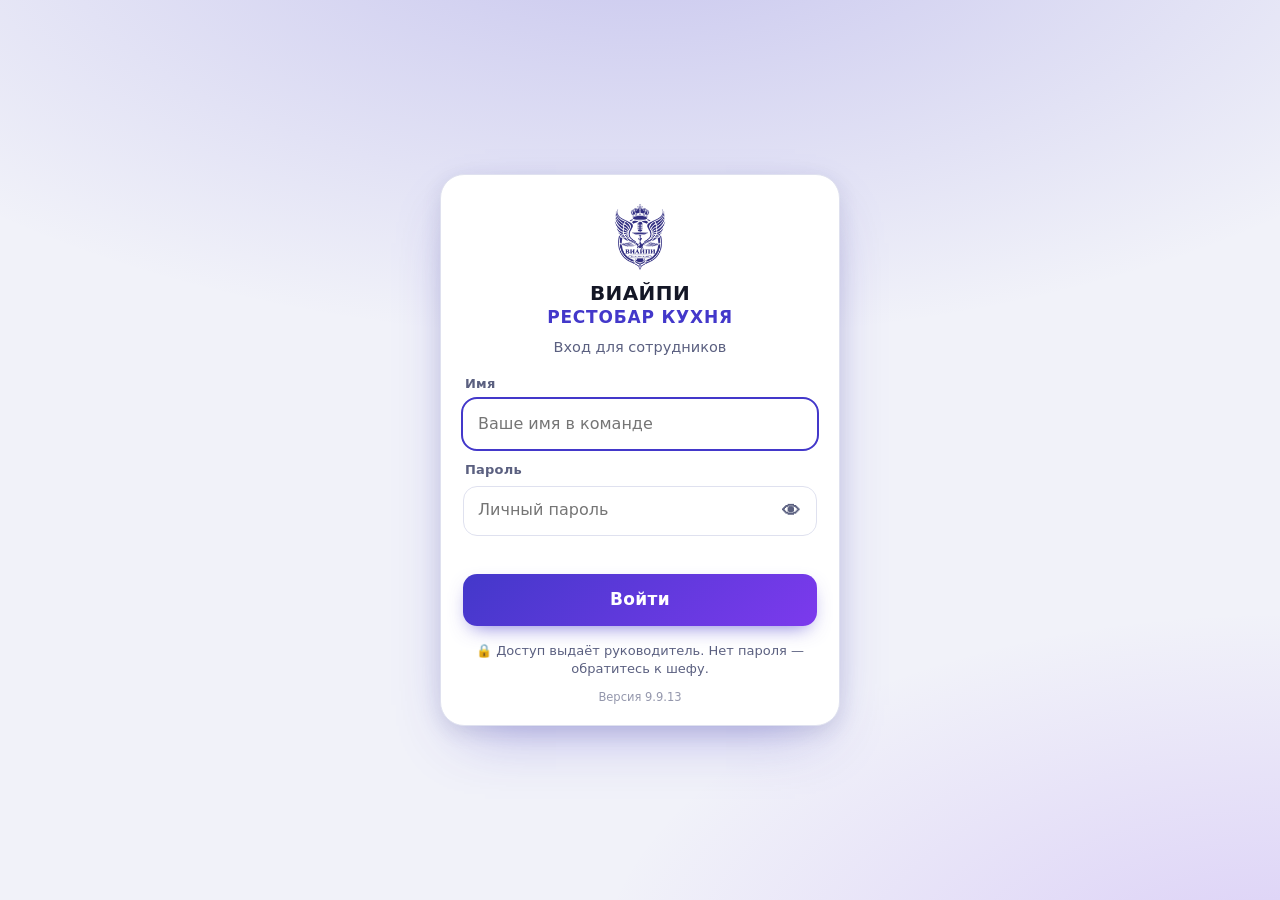
==== commit bd61fab1: "Add files via upload" ====
--- a/index.html
+++ b/index.html
@@ -3,7 +3,7 @@
 <head>
 <meta charset="utf-8">
 <meta name="viewport" content="width=device-width, initial-scale=1, viewport-fit=cover">
-<meta name="vip-ver" content="9.9.12">
+<meta name="vip-ver" content="9.9.13">
 <meta name="theme-color" content="#4338ca" media="(prefers-color-scheme: light)">
 <meta name="theme-color" content="#0b0d17" media="(prefers-color-scheme: dark)">
 <script>try{var d=document.documentElement,g=localStorage.getItem("vip3-gate"),r=localStorage.getItem("vip3-rt");if(g!=="\"2\""||!r||r==="\"\"")d.className+=" locked"}catch(e){document.documentElement.className+=" locked"}</script>
@@ -46,7 +46,7 @@
 </main>
 </div>
 <div class="w">
-<div class="top"><picture class="logo"><source srcset="logo.png" media="(prefers-color-scheme: dark)"><img src="logo-ink.png" width="34" height="44" alt="ВИАЙПИ" decoding="async"></picture><h1>ВИАЙПИ <b>РЕСТОБАР КУХНЯ</b></h1><button class="g ib" id="thbtn" data-a="theme" aria-label="Тема оформления: светлая или тёмная">🌓</button><button class="g ib ghb" id="ghbtn" data-a="ghost" aria-label="Режим невидимки" aria-pressed="false" hidden>👻</button><button class="g ib nbb" id="nbtn" data-a="notif" aria-label="Уведомления" hidden><span class="nbi" aria-hidden="true">🔔</span><i id="nbadge" hidden></i></button><button class="g ib rfb" id="rfbtn" data-a="refresh" aria-label="Обновить" title="Обновить"><span class="rfi" aria-hidden="true">↻</span></button><button class="g ib" id="saved" data-a="diag" aria-label="Связь">…</button><button class="g ib" data-a="hist" aria-label="История заказов">🕘</button><button class="g ib apb" data-a="admin" aria-label="Админ-панель">⚙<i id="apbadge" hidden></i></button></div>
+<div class="top"><picture class="logo"><source srcset="logo.png" media="(prefers-color-scheme: dark)"><img src="logo-ink.png" width="34" height="44" alt="ВИАЙПИ" decoding="async"></picture><h1>ВИАЙПИ <b>РЕСТОБАР КУХНЯ</b></h1><button class="g ib unfab" id="unfab" data-a="undo" aria-label="Отменить последнее действие" title="Отменить последнее" hidden><span aria-hidden="true">↩</span><i id="unn" hidden></i></button><button class="g ib" id="thbtn" data-a="theme" aria-label="Тема оформления: светлая или тёмная">🌓</button><button class="g ib ghb" id="ghbtn" data-a="ghost" aria-label="Режим невидимки" aria-pressed="false" hidden>👻</button><button class="g ib nbb" id="nbtn" data-a="notif" aria-label="Уведомления" hidden><span class="nbi" aria-hidden="true">🔔</span><i id="nbadge" hidden></i></button><button class="g ib rfb" id="rfbtn" data-a="refresh" aria-label="Обновить" title="Обновить"><span class="rfi" aria-hidden="true">↻</span></button><button class="g ib" id="saved" data-a="diag" aria-label="Связь">…</button><button class="g ib" data-a="hist" aria-label="История заказов">🕘</button><button class="g ib apb" data-a="admin" aria-label="Админ-панель">⚙<i id="apbadge" hidden></i></button></div>
 <button id="obsbar" class="obsbar" data-a="obs" hidden></button>
 <button id="apbar" class="obsbar apbar" data-a="admin" hidden></button>
 
@@ -289,7 +289,7 @@
 
 <dialog id="dg"><h2 id="dgh">Новая группа</h2><div class="row2 catnew"><input id="gne" maxlength="4" placeholder="📦" aria-label="Значок" autocomplete="off"><input id="ggn" maxlength="40" placeholder="Например, напитки" aria-label="Название" autocomplete="off"></div><div class="lbl f">Выберите значок</div><div class="emo" id="gemo"></div><div class="acts"><button class="p" id="dgok" data-a="addgrp">Создать</button><button class="g" data-a="close">Отмена</button></div></dialog>
 <div class="tg" id="tg" role="status"></div>
-<div class="unpill" id="unpill" hidden><button class="unb" data-a="undo" aria-label="Отменить последнее действие"><span class="uni" aria-hidden="true">↩</span><span class="unt"><b>Отменить</b><small id="unm"></small></span></button><button class="unx" data-a="unclose" aria-label="Скрыть">✕</button></div><button class="unfab" id="unfab" data-a="unshow" aria-label="Отменить последнее" hidden><span aria-hidden="true">↩</span><i id="unn"></i></button>
+<div class="unpill" id="unpill" hidden><button class="unb" data-a="undo" aria-label="Отменить последнее действие"><span class="uni" aria-hidden="true">↩</span><span class="unt"><b>Отменить</b><small id="unm"></small></span></button><button class="unx" data-a="unclose" aria-label="Скрыть">✕</button></div>
 
 <script src="config.js" defer></script>
 <script src="app.js" defer></script>
--- a/styles.css
+++ b/styles.css
@@ -1,4 +1,4 @@
-:root{--vip-ver:"9.9.12"}
+:root{--vip-ver:"9.9.13"}
 :root{--bg:#f1f2f9;--sf:#fff;--tx:#141726;--mu:#5b6080;--ac:#4338ca;--ac3:#7c3aed;--ac2:#eceafd;--ln:#dfe1ef;--wa:#b45309;--rd:#c81e1e;--ok:#047857;--okbg:#e2f5ed;--grad:linear-gradient(135deg,#4338ca,#7c3aed);--sh:0 6px 20px #2a2e6b1f;--r:16px;box-sizing:border-box;padding-top:env(safe-area-inset-top,0px)}
 @media(prefers-color-scheme:dark){:root:not([data-theme=light]){color-scheme:dark;--bg:#0b0d17;--sf:#141829;--tx:#eceefb;--mu:#9a9fc4;--ac:#8b8dfa;--ac3:#c084fc;--ac2:#202550;--ln:#272c49;--wa:#fbbf24;--rd:#f87171;--ok:#34d399;--okbg:#10332a;--grad:linear-gradient(135deg,#5457e8,#7e3fe0);--sh:0 6px 22px #0008}}
 *{box-sizing:border-box;-webkit-tap-highlight-color:transparent}
@@ -1173,10 +1173,6 @@
 .unpill .unt b{font-size:15px}
 .unpill .unt small{font-size:12px;opacity:.8;white-space:nowrap;overflow:hidden;text-overflow:ellipsis;max-width:60vw}
 .unpill .unx{background:transparent;color:inherit;border:0;opacity:.7;min-width:44px;min-height:48px;padding:0 10px}
-.unfab{position:fixed;inset-inline-start:10px;bottom:calc(92px + env(safe-area-inset-bottom,0px));z-index:40;width:44px;height:44px;min-height:44px;padding:0;border-radius:50%;background:var(--sf);color:var(--tx);border:1px solid var(--ln);box-shadow:var(--sh);font-size:20px;font-weight:800;opacity:.92}
-.unfab[hidden]{display:none}
-.unfab i{position:absolute;top:-4px;inset-inline-end:-4px;min-width:18px;height:18px;border-radius:9px;background:var(--ac);color:#fff;font:700 11px/18px system-ui;text-align:center;font-style:normal;padding:0 4px}
-.unfab i:empty{display:none}
 @media print{.unpill,.unfab{display:none!important}}
 /* ===== 9.9.10: ТТК ===== */
 .ttkbox{border-left-color:#16a34a}
@@ -1301,3 +1297,18 @@
 .ttk-for{margin:6px 4px 4px;font-size:12.5px;font-weight:700;color:var(--mu);overflow-wrap:anywhere}
 #dttp .acts #ttpgo{flex:1 1 100%;min-height:52px}
 #dttp .acts #ttpgo[hidden]{display:none}
+/* 9.9.13: Undo — круглая кнопка в шапке; кружок «готово» у блюда/продукта; блок «Готово» внизу */
+.unfab{position:relative}
+.unfab[hidden]{display:none}
+.unfab span{font-weight:800}
+.unfab i{position:absolute;top:-4px;inset-inline-end:-4px;min-width:18px;height:18px;border-radius:9px;background:var(--ac);color:#fff;font:700 11px/18px system-ui,sans-serif;text-align:center;font-style:normal;padding:0 4px}
+.unfab i[hidden]{display:none}
+.unfab.pop{animation:pop .4s cubic-bezier(.3,1.6,.5,1)}
+.top:has(#unfab:not([hidden])) h1 b{display:none}
+.top:has(#unfab:not([hidden])) h1{font-size:11px;letter-spacing:0}
+.ttkb>summary .ttk-ck{flex:none;width:36px;height:36px;min-height:36px;padding:0;border-radius:50%;border:2.5px solid var(--ac);background:var(--bg);color:#fff;font-size:21px;font-weight:800;line-height:1;display:inline-flex;align-items:center;justify-content:center;position:relative;transition:background-color .2s,border-color .2s,transform .15s}
+.ttkb>summary .ttk-ck:after{content:"";position:absolute;inset:-9px}
+.ttkb>summary .ttk-ck:active{transform:scale(.88)}
+.ttkb>summary .ttk-ck.on{background:var(--ok);border-color:var(--ok)}
+.ttk-dh{margin-top:16px;color:var(--ok)}
+@media(prefers-reduced-motion:reduce){.unfab.pop{animation:none!important}}
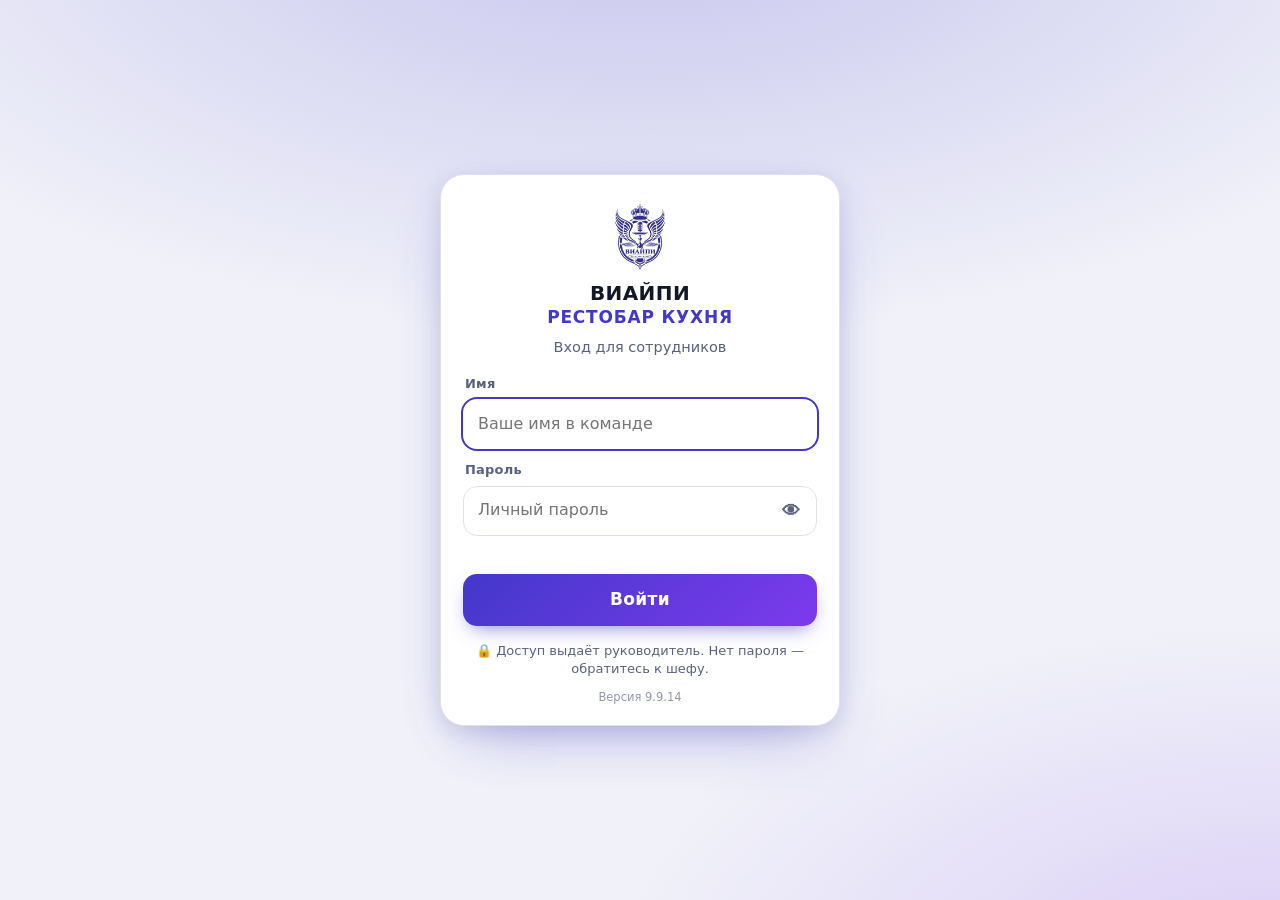
==== commit 35933210: "Add files via upload" ====
--- a/index.html
+++ b/index.html
@@ -3,7 +3,7 @@
 <head>
 <meta charset="utf-8">
 <meta name="viewport" content="width=device-width, initial-scale=1, viewport-fit=cover">
-<meta name="vip-ver" content="9.9.13">
+<meta name="vip-ver" content="9.9.14">
 <meta name="theme-color" content="#4338ca" media="(prefers-color-scheme: light)">
 <meta name="theme-color" content="#0b0d17" media="(prefers-color-scheme: dark)">
 <script>try{var d=document.documentElement,g=localStorage.getItem("vip3-gate"),r=localStorage.getItem("vip3-rt");if(g!=="\"2\""||!r||r==="\"\"")d.className+=" locked"}catch(e){document.documentElement.className+=" locked"}</script>
--- a/styles.css
+++ b/styles.css
@@ -1,4 +1,4 @@
-:root{--vip-ver:"9.9.13"}
+:root{--vip-ver:"9.9.14"}
 :root{--bg:#f1f2f9;--sf:#fff;--tx:#141726;--mu:#5b6080;--ac:#4338ca;--ac3:#7c3aed;--ac2:#eceafd;--ln:#dfe1ef;--wa:#b45309;--rd:#c81e1e;--ok:#047857;--okbg:#e2f5ed;--grad:linear-gradient(135deg,#4338ca,#7c3aed);--sh:0 6px 20px #2a2e6b1f;--r:16px;box-sizing:border-box;padding-top:env(safe-area-inset-top,0px)}
 @media(prefers-color-scheme:dark){:root:not([data-theme=light]){color-scheme:dark;--bg:#0b0d17;--sf:#141829;--tx:#eceefb;--mu:#9a9fc4;--ac:#8b8dfa;--ac3:#c084fc;--ac2:#202550;--ln:#272c49;--wa:#fbbf24;--rd:#f87171;--ok:#34d399;--okbg:#10332a;--grad:linear-gradient(135deg,#5457e8,#7e3fe0);--sh:0 6px 22px #0008}}
 *{box-sizing:border-box;-webkit-tap-highlight-color:transparent}
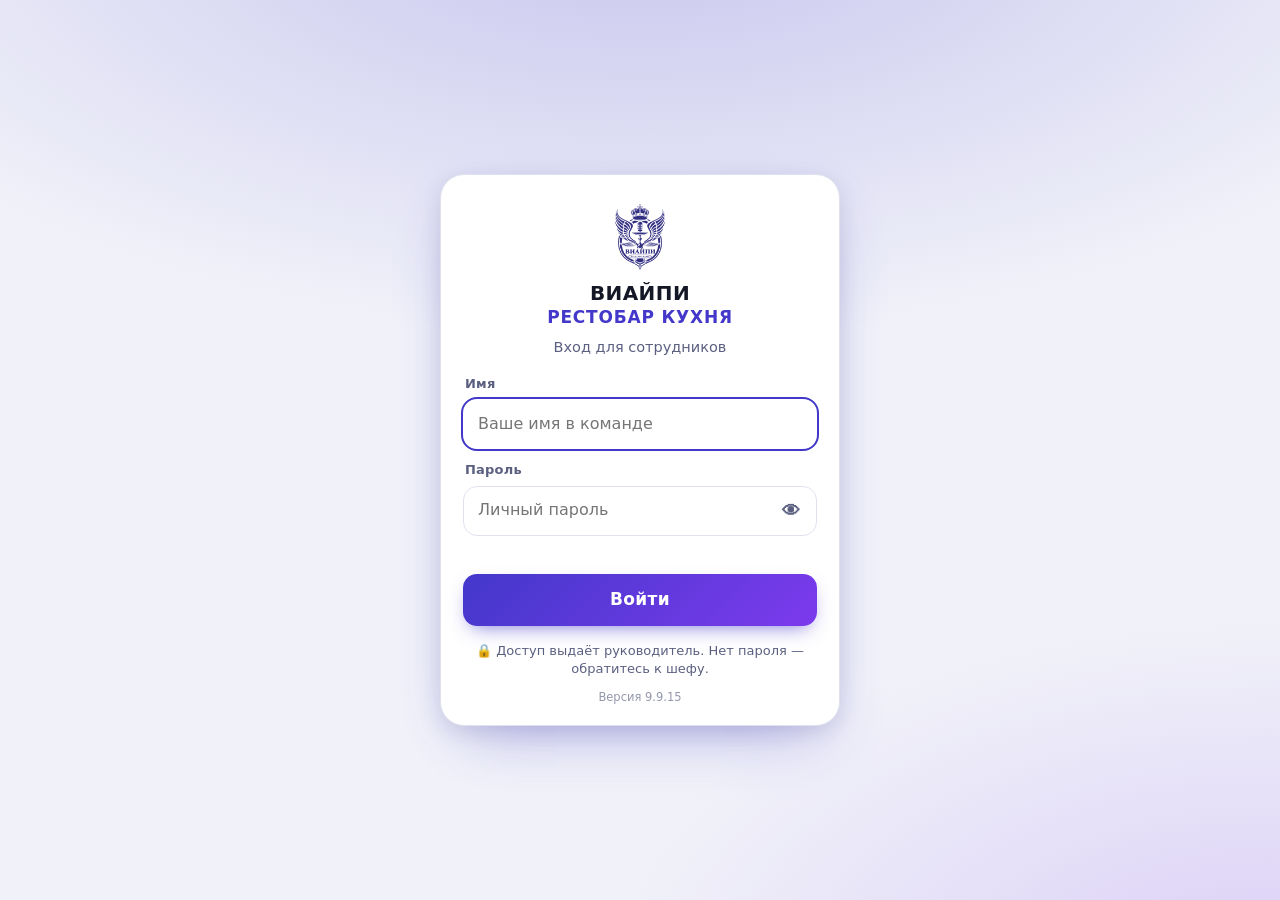
==== commit 4da1fe05: "Add files via upload" ====
--- a/index.html
+++ b/index.html
@@ -3,7 +3,7 @@
 <head>
 <meta charset="utf-8">
 <meta name="viewport" content="width=device-width, initial-scale=1, viewport-fit=cover">
-<meta name="vip-ver" content="9.9.14">
+<meta name="vip-ver" content="9.9.15">
 <meta name="theme-color" content="#4338ca" media="(prefers-color-scheme: light)">
 <meta name="theme-color" content="#0b0d17" media="(prefers-color-scheme: dark)">
 <script>try{var d=document.documentElement,g=localStorage.getItem("vip3-gate"),r=localStorage.getItem("vip3-rt");if(g!=="\"2\""||!r||r==="\"\"")d.className+=" locked"}catch(e){document.documentElement.className+=" locked"}</script>
@@ -46,7 +46,7 @@
 </main>
 </div>
 <div class="w">
-<div class="top"><picture class="logo"><source srcset="logo.png" media="(prefers-color-scheme: dark)"><img src="logo-ink.png" width="34" height="44" alt="ВИАЙПИ" decoding="async"></picture><h1>ВИАЙПИ <b>РЕСТОБАР КУХНЯ</b></h1><button class="g ib unfab" id="unfab" data-a="undo" aria-label="Отменить последнее действие" title="Отменить последнее" hidden><span aria-hidden="true">↩</span><i id="unn" hidden></i></button><button class="g ib" id="thbtn" data-a="theme" aria-label="Тема оформления: светлая или тёмная">🌓</button><button class="g ib ghb" id="ghbtn" data-a="ghost" aria-label="Режим невидимки" aria-pressed="false" hidden>👻</button><button class="g ib nbb" id="nbtn" data-a="notif" aria-label="Уведомления" hidden><span class="nbi" aria-hidden="true">🔔</span><i id="nbadge" hidden></i></button><button class="g ib rfb" id="rfbtn" data-a="refresh" aria-label="Обновить" title="Обновить"><span class="rfi" aria-hidden="true">↻</span></button><button class="g ib" id="saved" data-a="diag" aria-label="Связь">…</button><button class="g ib" data-a="hist" aria-label="История заказов">🕘</button><button class="g ib apb" data-a="admin" aria-label="Админ-панель">⚙<i id="apbadge" hidden></i></button></div>
+<div class="top" id="hdr"><picture class="logo"><source srcset="logo.png" media="(prefers-color-scheme: dark)"><img src="logo-ink.png" width="34" height="44" alt="ВИАЙПИ" decoding="async"></picture><h1><span class="h1a">ВИАЙПИ</span> <b>РЕСТОБАР КУХНЯ</b></h1><button class="g ib" id="saved" data-a="diag" aria-label="Связь">…</button><button class="g ib unfab" id="unfab" data-a="undo" aria-label="Отменить последнее действие" title="Отменить последнее" hidden><span aria-hidden="true"><svg class="hi" viewBox="0 0 24 24" width="20" height="20" fill="none" stroke="currentColor" stroke-width="1.9" stroke-linecap="round" stroke-linejoin="round" aria-hidden="true" focusable="false"><path d="M9 14 4 9l5-5"/><path d="M4 9h10.5a5.5 5.5 0 0 1 0 11H11"/></svg></span><i id="unn" hidden></i></button><button class="g ib nbb" id="nbtn" data-a="notif" aria-label="Уведомления" hidden><span class="nbi" aria-hidden="true"><svg class="hi" viewBox="0 0 24 24" width="20" height="20" fill="none" stroke="currentColor" stroke-width="1.9" stroke-linecap="round" stroke-linejoin="round" aria-hidden="true" focusable="false"><path d="M6 8a6 6 0 0 1 12 0c0 7 3 9 3 9H3s3-2 3-9"/><path d="M10.3 21a1.94 1.94 0 0 0 3.4 0"/></svg></span><i id="nbadge" hidden></i></button><button class="g ib rfb" id="rfbtn" data-a="refresh" aria-label="Обновить" title="Обновить"><span class="rfi" aria-hidden="true"><svg class="hi" viewBox="0 0 24 24" width="20" height="20" fill="none" stroke="currentColor" stroke-width="1.9" stroke-linecap="round" stroke-linejoin="round" aria-hidden="true" focusable="false"><path d="M21 12a9 9 0 1 1-2.64-6.36"/><path d="M21 3v6h-6"/></svg></span></button><button class="g ib apb" data-a="admin" aria-label="Админ-панель"><svg class="hi" viewBox="0 0 24 24" width="20" height="20" fill="none" stroke="currentColor" stroke-width="1.9" stroke-linecap="round" stroke-linejoin="round" aria-hidden="true" focusable="false"><path d="M12.22 2h-.44a2 2 0 0 0-2 2v.18a2 2 0 0 1-1 1.73l-.43.25a2 2 0 0 1-2 0l-.15-.08a2 2 0 0 0-2.73.73l-.22.38a2 2 0 0 0 .73 2.73l.15.1a2 2 0 0 1 1 1.72v.51a2 2 0 0 1-1 1.74l-.15.09a2 2 0 0 0-.73 2.73l.22.38a2 2 0 0 0 2.73.73l.15-.08a2 2 0 0 1 2 0l.43.25a2 2 0 0 1 1 1.73V20a2 2 0 0 0 2 2h.44a2 2 0 0 0 2-2v-.18a2 2 0 0 1 1-1.73l.43-.25a2 2 0 0 1 2 0l.15.08a2 2 0 0 0 2.73-.73l.22-.39a2 2 0 0 0-.73-2.73l-.15-.08a2 2 0 0 1-1-1.74v-.5a2 2 0 0 1 1-1.74l.15-.09a2 2 0 0 0 .73-2.73l-.22-.38a2 2 0 0 0-2.73-.73l-.15.08a2 2 0 0 1-2 0l-.43-.25a2 2 0 0 1-1-1.73V4a2 2 0 0 0-2-2z"/><circle cx="12" cy="12" r="3"/></svg><i id="apbadge" hidden></i></button><button class="g ib hmb" id="hmbtn" data-a="hmore" aria-label="Ещё" title="Ещё" aria-haspopup="menu" aria-expanded="false" aria-controls="hmenu"><svg class="hi" viewBox="0 0 24 24" width="20" height="20" fill="currentColor" aria-hidden="true" focusable="false"><circle cx="5" cy="12" r="1.9"/><circle cx="12" cy="12" r="1.9"/><circle cx="19" cy="12" r="1.9"/></svg></button><div class="hmenu" id="hmenu" role="menu" hidden><button class="g hmi" id="thbtn" data-a="theme" data-lb="Тема оформления" role="menuitem" aria-label="Тема оформления: светлая или тёмная">🌓</button><button class="g hmi ghb" id="ghbtn" data-a="ghost" data-lb="Невидимка" role="menuitem" aria-label="Режим невидимки" aria-pressed="false" hidden>👻</button><button class="g hmi" data-a="hist" data-lb="История заказов" role="menuitem" aria-label="История заказов">🕘</button></div></div>
 <button id="obsbar" class="obsbar" data-a="obs" hidden></button>
 <button id="apbar" class="obsbar apbar" data-a="admin" hidden></button>
 
--- a/styles.css
+++ b/styles.css
@@ -1,4 +1,4 @@
-:root{--vip-ver:"9.9.14"}
+:root{--vip-ver:"9.9.15"}
 :root{--bg:#f1f2f9;--sf:#fff;--tx:#141726;--mu:#5b6080;--ac:#4338ca;--ac3:#7c3aed;--ac2:#eceafd;--ln:#dfe1ef;--wa:#b45309;--rd:#c81e1e;--ok:#047857;--okbg:#e2f5ed;--grad:linear-gradient(135deg,#4338ca,#7c3aed);--sh:0 6px 20px #2a2e6b1f;--r:16px;box-sizing:border-box;padding-top:env(safe-area-inset-top,0px)}
 @media(prefers-color-scheme:dark){:root:not([data-theme=light]){color-scheme:dark;--bg:#0b0d17;--sf:#141829;--tx:#eceefb;--mu:#9a9fc4;--ac:#8b8dfa;--ac3:#c084fc;--ac2:#202550;--ln:#272c49;--wa:#fbbf24;--rd:#f87171;--ok:#34d399;--okbg:#10332a;--grad:linear-gradient(135deg,#5457e8,#7e3fe0);--sh:0 6px 22px #0008}}
 *{box-sizing:border-box;-webkit-tap-highlight-color:transparent}
@@ -1312,3 +1312,65 @@
 .ttkb>summary .ttk-ck.on{background:var(--ok);border-color:var(--ok)}
 .ttk-dh{margin-top:16px;color:var(--ok)}
 @media(prefers-reduced-motion:reduce){.unfab.pop{animation:none!important}}
+
+/* ===== 9.9.15: одно блюдо из нескольких банкетов — один блок; одинаковые компоненты — одна строка с общим количеством ===== */
+.ttk-h small.ttk-bq{flex:1 1 100%;color:var(--tx);font-weight:700;font-size:13px;margin-top:1px}
+.ttk-h small.ttk-bq.w{color:var(--wa)}
+.ttm{margin:0 0 6px}
+.ttm>summary.pr{list-style:none;cursor:pointer;margin:0;-webkit-tap-highlight-color:transparent}
+.ttm>summary::-webkit-details-marker{display:none}
+.ttm>summary .pn{flex:1;min-width:0}
+.ttm>summary .pn b{overflow-wrap:anywhere}
+.ttm>summary .pm{display:flex;flex-wrap:wrap;align-items:baseline;gap:2px 6px}
+.ttm>summary .pm .qpill{margin:3px 0 0}
+.ttm .ttm-s{font-size:12.5px;font-weight:600;color:var(--mu);overflow-wrap:anywhere}
+.ttm>summary .ttk-p{flex:none}
+.ttm>summary .ttm-a{flex:none;color:var(--mu);font-size:20px;line-height:1;width:16px;text-align:center;transition:transform .2s}
+.ttm[open]>summary .ttm-a{transform:rotate(90deg)}
+.ttm>.ttm-b{margin:2px 0 4px 12px;padding:2px 0 0 8px;border-left:2px solid var(--ln)}
+.ttm>.ttm-b .ttk-for{margin:6px 2px 4px}
+.ttm.fin>summary .ttk-p{color:var(--ok)}
+.ttm .ttm-pt{display:inline-block;white-space:nowrap;margin-right:10px}
+
+/* ===== 9.9.15: шапка — спокойная, под вырез/Dynamic Island: логотип + название (никогда не скрываются) + значки в одном стиле; тема/невидимка/история — в меню «⋯» ===== */
+#hdr#hdr{position:relative;display:flex;flex-wrap:nowrap;align-items:center;gap:5px;padding:8px 0 8px;min-height:60px}
+#hdr#hdr>.logo{flex:none;position:relative;z-index:1}
+#hdr#hdr>.logo img{height:44px;width:auto;display:block;filter:drop-shadow(0 2px 8px #0006)}
+#hdr#hdr h1{flex:1 1 auto;min-width:0;margin:0 0 0 4px;display:flex;flex-direction:column;justify-content:center;gap:2px;line-height:1;overflow:visible;white-space:normal;letter-spacing:0}
+#hdr#hdr h1 .h1a{font-size:10px;font-weight:800;letter-spacing:.26em;color:var(--mu);text-transform:uppercase;line-height:1}
+#hdr#hdr h1 b{display:block;font-size:15px;line-height:1.1;font-weight:800;letter-spacing:.15px;overflow-wrap:normal}
+#hdr#hdr .ib{flex:none;width:36px;height:36px;min-height:36px;padding:0;margin:0;border-radius:12px;display:inline-flex;align-items:center;justify-content:center;font-size:17px;line-height:1;color:var(--tx);background:color-mix(in srgb,var(--sf) 78%,transparent);border:1px solid color-mix(in srgb,var(--ln) 85%,transparent);box-shadow:none;position:relative;transition:transform .12s,background-color .2s,border-color .2s}
+#hdr#hdr .ib:active{transform:scale(.9)}
+#hdr#hdr .ib .hi{display:block;width:20px;height:20px;flex:none}
+#hdr#hdr .ib .nbi,#hdr#hdr .ib .rfi{display:inline-flex;align-items:center;justify-content:center;font-size:0;line-height:0}
+#hdr#hdr .unfab{background:var(--ac2);border-color:color-mix(in srgb,var(--ac) 40%,transparent);color:var(--ac)}
+#hdr#hdr .unfab span{display:inline-flex;font-weight:400}
+#hdr#hdr .nbb[hidden]{display:inline-flex!important;visibility:hidden}
+#hdr#hdr .nbb.gone{display:none!important}
+#hdr#hdr .unfab[hidden]{display:none!important}
+/* точка связи — на углу логотипа (зелёная — онлайн), нажатие открывает диагностику */
+#hdr#hdr #saved{position:absolute;left:23px;top:41px;width:13px;height:13px;min-height:13px;padding:0;border-radius:50%;border:2px solid var(--bg);background:var(--mu);font-size:0;color:transparent;text-shadow:none;animation:none;z-index:2;box-shadow:0 0 0 0 transparent}
+#hdr#hdr #saved::after{content:"";position:absolute;inset:-12px}
+#hdr#hdr #saved.on{background:var(--ok);animation:hdrbeat 2.8s ease-in-out infinite}
+#hdr#hdr #saved.err{background:#dc2626}
+#hdr#hdr #saved.pend{background:var(--ac)}
+@keyframes hdrbeat{0%,100%{box-shadow:0 0 0 0 color-mix(in srgb,var(--ok) 55%,transparent)}60%{box-shadow:0 0 0 5px transparent}}
+/* меню «⋯» */
+#hdr#hdr .hmb[aria-expanded=true]{background:var(--ac2);border-color:color-mix(in srgb,var(--ac) 45%,transparent);color:var(--ac)}
+#hdr:has(#ghbtn.on) .hmb::after{content:"";position:absolute;top:5px;right:5px;width:8px;height:8px;border-radius:50%;background:var(--ac);border:1.5px solid var(--bg)}
+.hmenu{position:absolute;right:0;top:calc(100% - 2px);z-index:70;min-width:232px;padding:6px;border-radius:18px;background:var(--sf);border:1px solid var(--ln);box-shadow:0 16px 44px #000a,0 2px 8px #0005;display:flex;flex-direction:column;gap:2px;animation:hmin .16s ease-out;transform-origin:100% 0}
+.hmenu[hidden]{display:none}
+@keyframes hmin{from{opacity:0;transform:scale(.94) translateY(-4px)}to{opacity:1;transform:none}}
+.hmenu .hmi{display:flex;align-items:center;gap:14px;width:100%;min-height:48px;padding:0 14px;border:0;border-radius:12px;background:none;box-shadow:none;color:var(--tx);font-size:20px;line-height:1;text-align:left;justify-content:flex-start}
+.hmenu .hmi[hidden]{display:none!important}
+.hmenu .hmi::after{content:attr(data-lb);font:600 15.5px/1.2 system-ui,-apple-system,"Segoe UI",Roboto,sans-serif}
+.hmenu .hmi:active,.hmenu .hmi:hover{background:var(--ac2)}
+.hmenu .hmi.on{background:var(--ac2);color:var(--ac)}
+.hmenu .hmi.on::after{content:attr(data-lb) " · вкл"}
+@media(max-width:400px){#hdr#hdr{gap:4px}#hdr#hdr h1 b{font-size:14px}#hdr#hdr h1 .h1a{font-size:9.5px}}
+/* когда есть и ↩ и 🔔 — название чуть меньше, но остаётся целиком */
+@media(max-width:430px){#hdr#hdr:has(#unfab:not([hidden])) h1 b{font-size:12.5px}#hdr#hdr:has(#unfab:not([hidden])) h1 .h1a{font-size:9px;letter-spacing:.2em}}
+@media(max-width:360px){#hdr#hdr .ib{width:33px;height:33px;min-height:33px;border-radius:11px}#hdr#hdr>.logo img{height:38px}#hdr#hdr #saved{left:19px;top:38px}#hdr#hdr h1 b{font-size:13px}}
+@media print{#hdr .hmenu{display:none!important}}
+.hmenu .hmi{opacity:1!important;filter:none!important;margin:0!important}
+.hmenu .hmi.ghb:not(.on){color:var(--tx)}
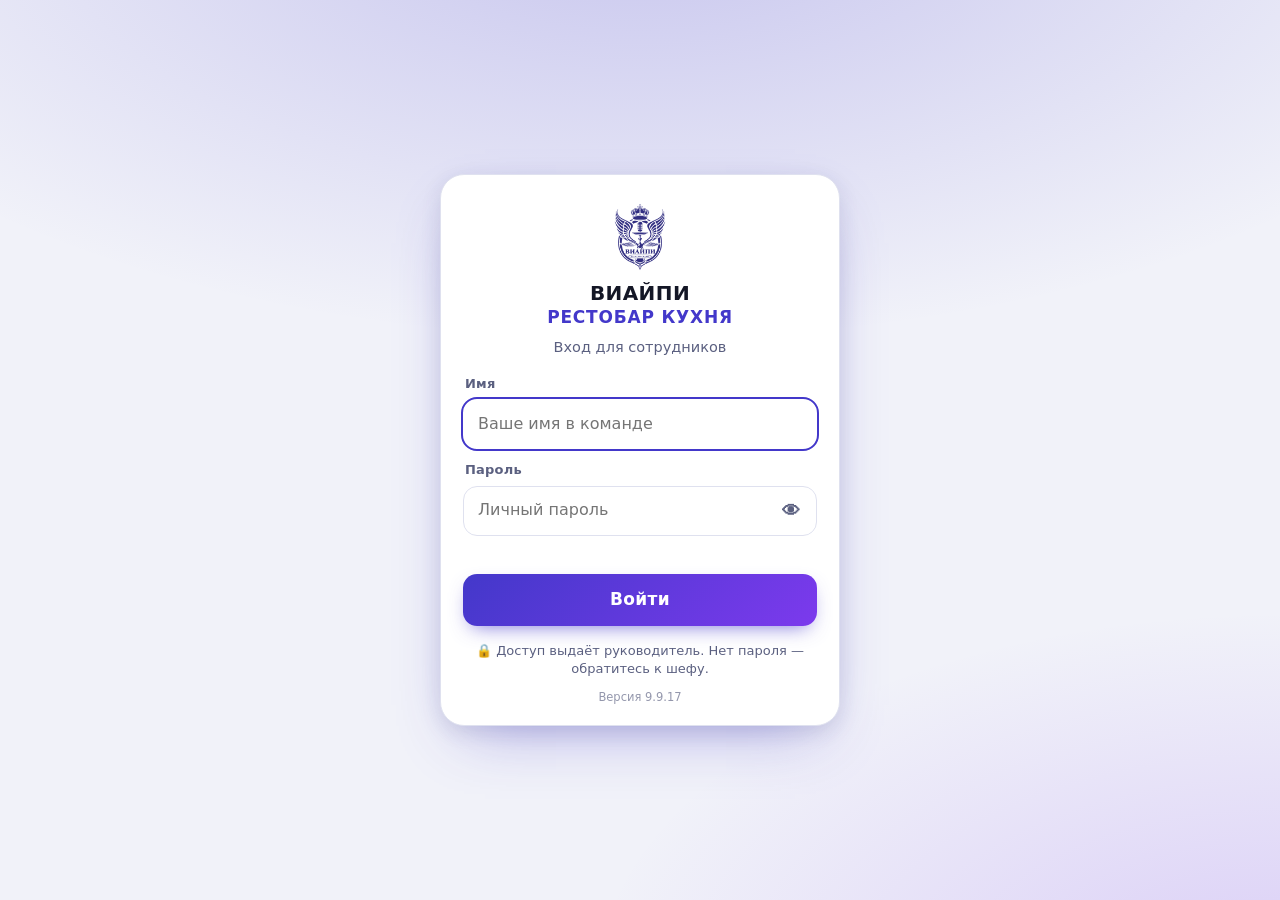
==== commit 3bef1b58: "Add files via upload" ====
--- a/index.html
+++ b/index.html
@@ -3,7 +3,7 @@
 <head>
 <meta charset="utf-8">
 <meta name="viewport" content="width=device-width, initial-scale=1, viewport-fit=cover">
-<meta name="vip-ver" content="9.9.15">
+<meta name="vip-ver" content="9.9.17">
 <meta name="theme-color" content="#4338ca" media="(prefers-color-scheme: light)">
 <meta name="theme-color" content="#0b0d17" media="(prefers-color-scheme: dark)">
 <script>try{var d=document.documentElement,g=localStorage.getItem("vip3-gate"),r=localStorage.getItem("vip3-rt");if(g!=="\"2\""||!r||r==="\"\"")d.className+=" locked"}catch(e){document.documentElement.className+=" locked"}</script>
@@ -153,7 +153,7 @@
 <div class="lbl f">Примечание</div><input id="dxt" maxlength="120" placeholder="Вес или примечание (необязательно)" autocomplete="off">
 <div class="acts"><button class="p" data-a="xsave">Сохранить</button><button class="g" data-a="close">Отмена</button></div>
 <div class="acts" id="dxd" hidden><button class="d" data-a="xdel">🗑 Удалить позицию</button></div></dialog>
-<dialog id="dwho" class="whog" aria-labelledby="whoh"><picture class="logo"><source srcset="logo.png" media="(prefers-color-scheme: dark)"><img src="logo-ink.png" width="34" height="44" alt="ВИАЙПИ" decoding="async"></picture><h2 id="whoh">Кто вы?</h2><p class="small whos">Выберите своё имя — приложение будет знать, кто сейчас работает: чьи заказы, заготовки и смены.</p><div id="whol"></div><div class="acts"><button class="g" data-a="whoskip">Пропустить</button></div></dialog>
+<dialog id="dwho" class="whog" aria-labelledby="whoh"><picture class="logo"><source srcset="logo.png" media="(prefers-color-scheme: dark)"><img src="logo-ink.png" width="34" height="44" alt="ВИАЙПИ" decoding="async"></picture><h2 id="whoh">Кто вы?</h2><p class="small whos">Выберите своё имя — приложение будет знать, кто сейчас работает: чьи заказы, заготовки и смены.</p><p class="small whoa" id="whoa" hidden></p><div id="whol"></div><div class="acts"><button class="g" data-a="whoskip">Пропустить</button></div></dialog>
 <dialog id="dbt"><h2>🎉 Банкеты вместе</h2><div id="dbtb"></div><div class="acts"><button class="g" data-a="close">Закрыть</button></div></dialog>
 <dialog id="drs"><h2>Лист приёмки</h2><div id="drsb"></div><div class="acts rc-share"><button class="p" data-a="rcpdf">📄 PDF</button><button data-a="rccsv">📊 Excel</button><button data-a="rctext">📋 Копировать</button><button id="rcsend" data-a="rcsend" hidden>↗ Отправить текст</button></div><div class="acts"><button class="g" data-a="close">Закрыть</button></div></dialog>
 <dialog id="dth"><h2>Тема оформления</h2><div class="thopts" role="radiogroup" aria-label="Тема оформления">
@@ -265,6 +265,13 @@
 <div class="dqbar"><i id="dqfill"></i></div><div class="dqrem" id="dqr"></div>
 <div class="chips wrap" id="dqch" style="margin-top:10px"></div>
 <div class="acts"><button class="p" data-a="dqsave">Сохранить</button><button class="g" data-a="close">Отмена</button><button class="g" data-a="dqedit">✎ Заготовка</button></div></dialog>
+<dialog id="dpp" aria-label="Сколько порций приготовлено"><h2 id="pph">Сколько порций приготовлено?</h2>
+<div class="small" id="ppn"></div>
+<div class="tkrow" style="margin-top:10px"><div class="st"><button data-a="ppdec" aria-label="Меньше">−</button><input id="ppv" inputmode="decimal" placeholder="0" autocomplete="off" aria-label="Приготовлено порций"><button data-a="ppinc" aria-label="Больше">+</button></div><b id="ppu">порций</b></div>
+<div class="dqbar"><i id="ppfill"></i></div><div class="dqrem" id="ppr"></div>
+<div class="chips wrap" id="ppch" style="margin-top:10px"></div>
+<div class="ppl" id="ppl"></div>
+<div class="acts"><button class="p" data-a="ppsave">Сохранить</button><button class="g" data-a="close">Отмена</button></div></dialog>
 <dialog id="dpk" aria-label="Выбор даты"><h2 id="dph">Выберите дату</h2>
 <div class="dpk-n"><button type="button" class="g" data-a="dpmon" data-id="-12" aria-label="Год назад">«</button><button type="button" class="g" data-a="dpmon" data-id="-1" aria-label="Предыдущий месяц">‹</button><b id="dpt" aria-live="polite"></b><button type="button" class="g" data-a="dpmon" data-id="1" aria-label="Следующий месяц">›</button><button type="button" class="g" data-a="dpmon" data-id="12" aria-label="Год вперёд">»</button></div>
 <div class="dpk-w" aria-hidden="true"><span>пн</span><span>вт</span><span>ср</span><span>чт</span><span>пт</span><span class="we">сб</span><span class="we">вс</span></div>
--- a/styles.css
+++ b/styles.css
@@ -1,4 +1,4 @@
-:root{--vip-ver:"9.9.15"}
+:root{--vip-ver:"9.9.17"}
 :root{--bg:#f1f2f9;--sf:#fff;--tx:#141726;--mu:#5b6080;--ac:#4338ca;--ac3:#7c3aed;--ac2:#eceafd;--ln:#dfe1ef;--wa:#b45309;--rd:#c81e1e;--ok:#047857;--okbg:#e2f5ed;--grad:linear-gradient(135deg,#4338ca,#7c3aed);--sh:0 6px 20px #2a2e6b1f;--r:16px;box-sizing:border-box;padding-top:env(safe-area-inset-top,0px)}
 @media(prefers-color-scheme:dark){:root:not([data-theme=light]){color-scheme:dark;--bg:#0b0d17;--sf:#141829;--tx:#eceefb;--mu:#9a9fc4;--ac:#8b8dfa;--ac3:#c084fc;--ac2:#202550;--ln:#272c49;--wa:#fbbf24;--rd:#f87171;--ok:#34d399;--okbg:#10332a;--grad:linear-gradient(135deg,#5457e8,#7e3fe0);--sh:0 6px 22px #0008}}
 *{box-sizing:border-box;-webkit-tap-highlight-color:transparent}
@@ -1313,7 +1313,7 @@
 .ttk-dh{margin-top:16px;color:var(--ok)}
 @media(prefers-reduced-motion:reduce){.unfab.pop{animation:none!important}}
 
-/* ===== 9.9.15: одно блюдо из нескольких банкетов — один блок; одинаковые компоненты — одна строка с общим количеством ===== */
+/* ===== 9.9.17: одно блюдо из нескольких банкетов — один блок; одинаковые компоненты — одна строка с общим количеством ===== */
 .ttk-h small.ttk-bq{flex:1 1 100%;color:var(--tx);font-weight:700;font-size:13px;margin-top:1px}
 .ttk-h small.ttk-bq.w{color:var(--wa)}
 .ttm{margin:0 0 6px}
@@ -1332,7 +1332,7 @@
 .ttm.fin>summary .ttk-p{color:var(--ok)}
 .ttm .ttm-pt{display:inline-block;white-space:nowrap;margin-right:10px}
 
-/* ===== 9.9.15: шапка — спокойная, под вырез/Dynamic Island: логотип + название (никогда не скрываются) + значки в одном стиле; тема/невидимка/история — в меню «⋯» ===== */
+/* ===== 9.9.17: шапка — спокойная, под вырез/Dynamic Island: логотип + название (никогда не скрываются) + значки в одном стиле; тема/невидимка/история — в меню «⋯» ===== */
 #hdr#hdr{position:relative;display:flex;flex-wrap:nowrap;align-items:center;gap:5px;padding:8px 0 8px;min-height:60px}
 #hdr#hdr>.logo{flex:none;position:relative;z-index:1}
 #hdr#hdr>.logo img{height:44px;width:auto;display:block;filter:drop-shadow(0 2px 8px #0006)}
@@ -1374,3 +1374,31 @@
 @media print{#hdr .hmenu{display:none!important}}
 .hmenu .hmi{opacity:1!important;filter:none!important;margin:0!important}
 .hmenu .hmi.ghb:not(.on){color:var(--tx)}
+
+/* ===== 9.9.17: «приготовлено N из M порций» — отметка на блюдо, остаток по компонентам ===== */
+.ttk-h small.ttk-pp{flex:1 1 100%;color:var(--ok);font-weight:800;font-size:13px;margin-top:1px}
+#vPrep .ttp{display:grid;grid-template-columns:1fr auto auto;align-items:center;gap:2px 12px;width:100%;margin:0 0 10px;padding:12px 14px 13px;min-height:56px;border:1.5px solid color-mix(in srgb,var(--ac) 28%,var(--ln));border-radius:14px;background:color-mix(in srgb,var(--ac) 7%,var(--sf));color:var(--tx);font:inherit;text-align:left;cursor:pointer;position:relative;-webkit-tap-highlight-color:transparent;box-shadow:none}
+#vPrep .ttp:active{transform:scale(.985)}
+#vPrep div.ttp{cursor:default}
+#vPrep .ttp .ttp-t{font-size:14px;font-weight:700;color:var(--mu);line-height:1.25}
+#vPrep .ttp:not(.on) .ttp-t{font-size:15px;font-weight:800;color:var(--tx)}
+#vPrep .ttp:not(.on) .ttp-v{font-size:19px}
+#vPrep .ttp .ttp-v{font-size:22px;font-weight:900;letter-spacing:.2px;line-height:1.1;color:var(--ac);white-space:nowrap}
+#vPrep .ttp.on .ttp-v{color:var(--ok)}
+#vPrep .ttp .ttp-r{grid-column:1/-1;font-size:13px;font-weight:800;color:var(--wa)}
+#vPrep .ttp .ttp-bar{grid-column:1/-1;display:block;height:6px;border-radius:3px;background:var(--ln);overflow:hidden;margin-top:4px}
+#vPrep .ttp .ttp-bar i{display:block;height:100%;background:var(--ok);border-radius:3px}
+#vPrep .ttp .ttp-a{align-self:center;font-size:22px;font-weight:700;color:var(--mu);line-height:1}
+#dpp .tkrow{display:flex;align-items:center;gap:10px}
+#dpp .st input{width:96px;text-align:center;font-size:26px;font-weight:800;height:52px}
+#dpp .st button{width:52px;height:52px}
+#dpp #ppu{font-size:16px;color:var(--mu)}
+#dpp .chip{min-height:40px;min-width:44px}
+#dpp .ppl{margin-top:10px;max-height:32vh;overflow:auto;-webkit-overflow-scrolling:touch}
+#dpp .ppl:empty{display:none}
+#dpp .ppi{display:grid;grid-template-columns:1fr auto;gap:0 10px;align-items:baseline;padding:8px 2px;border-top:1px solid var(--ln)}
+#dpp .ppi:first-child{border-top:0}
+#dpp .ppi span{font-weight:700;font-size:15px;line-height:1.25}
+#dpp .ppi b{font-size:16px;font-weight:900;color:var(--wa);white-space:nowrap}
+#dpp .ppi small{grid-column:1/-1;color:var(--mu);font-size:12.5px}
+@media(max-width:380px){#dpp .st button{min-width:40px;min-height:40px}}
